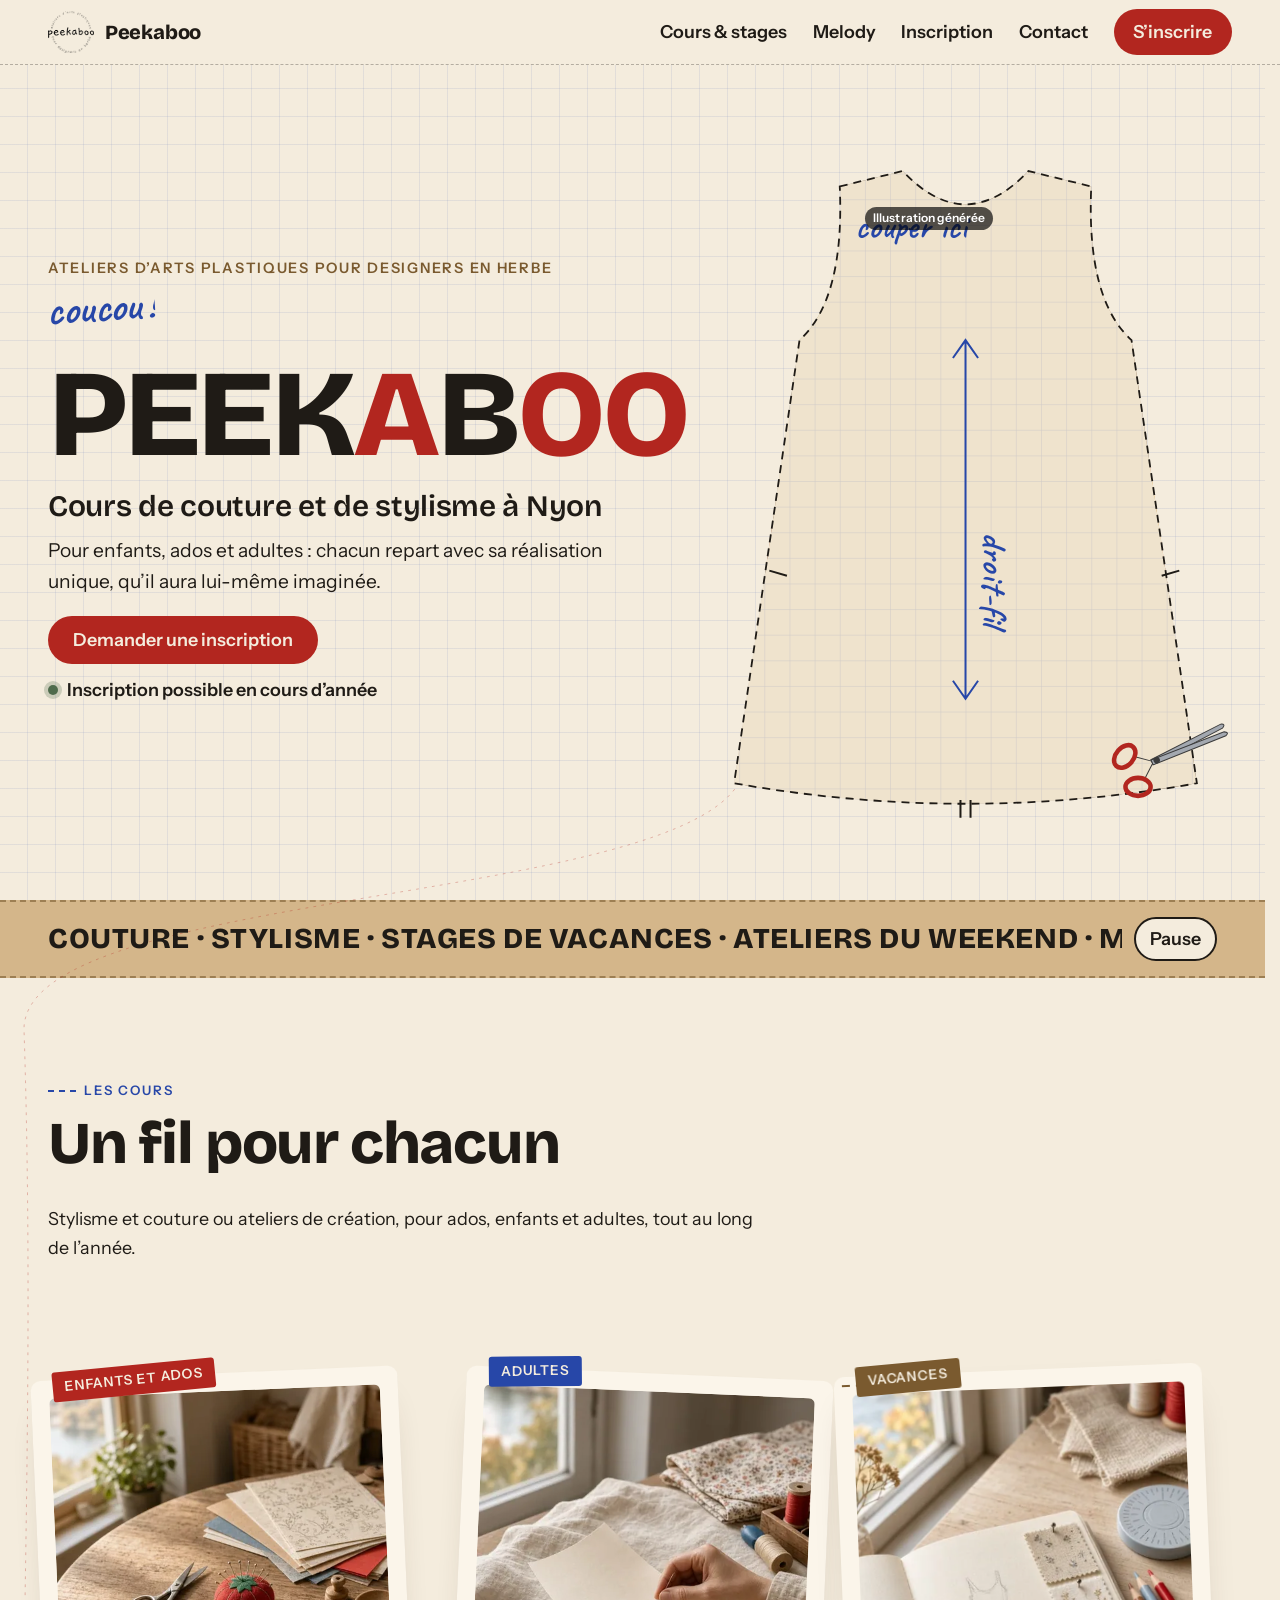
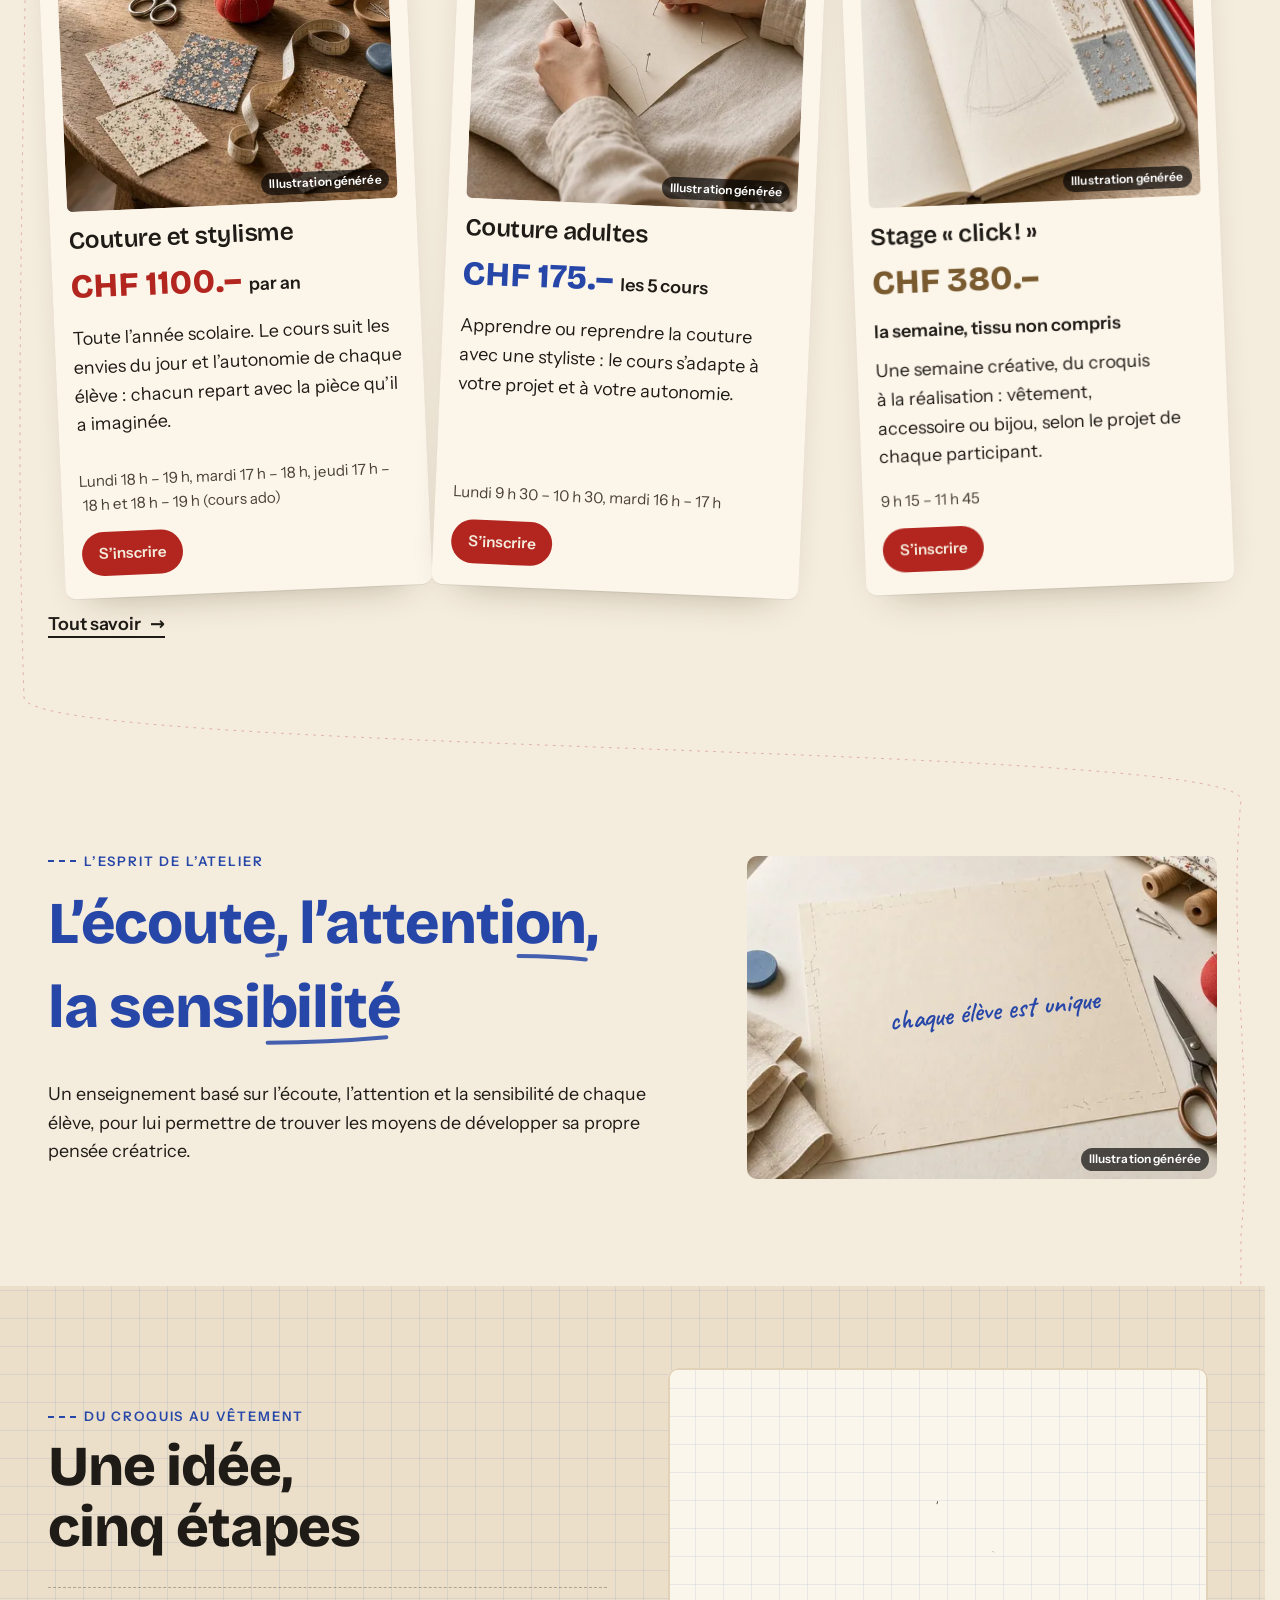
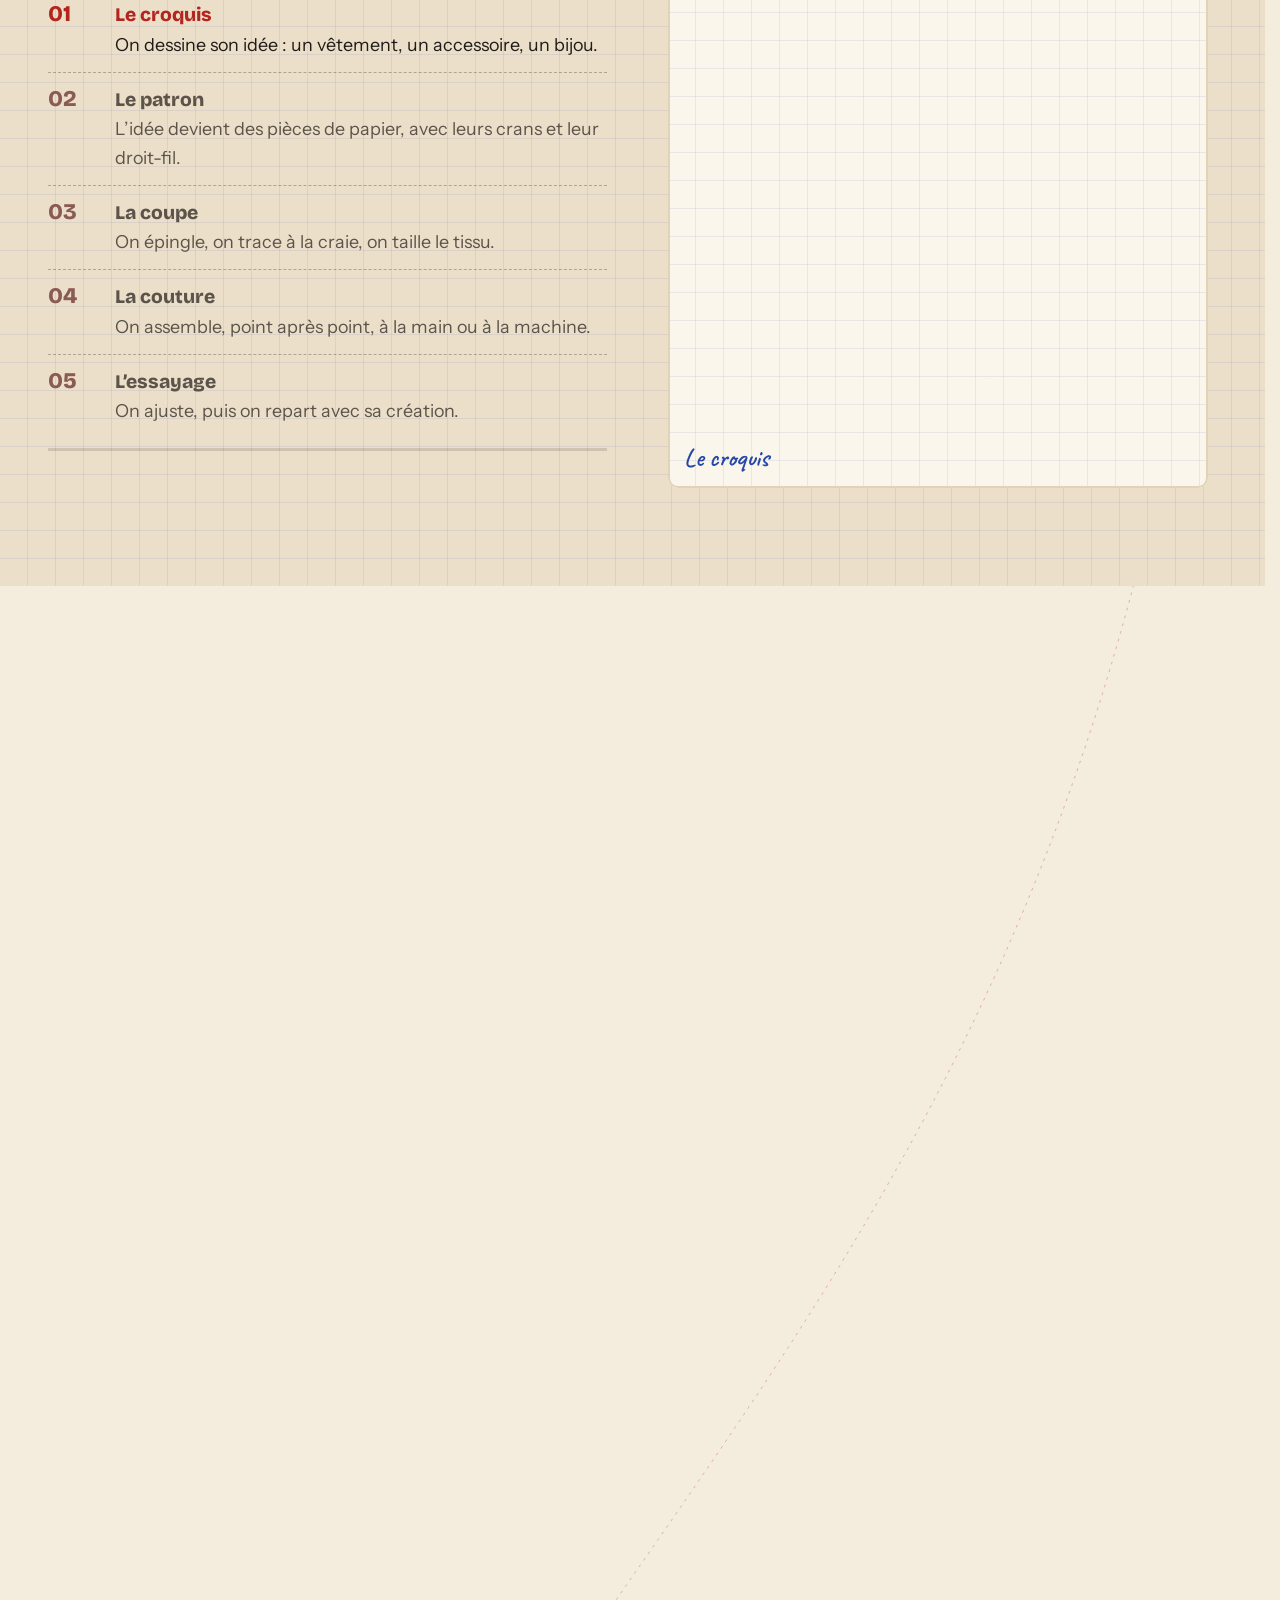
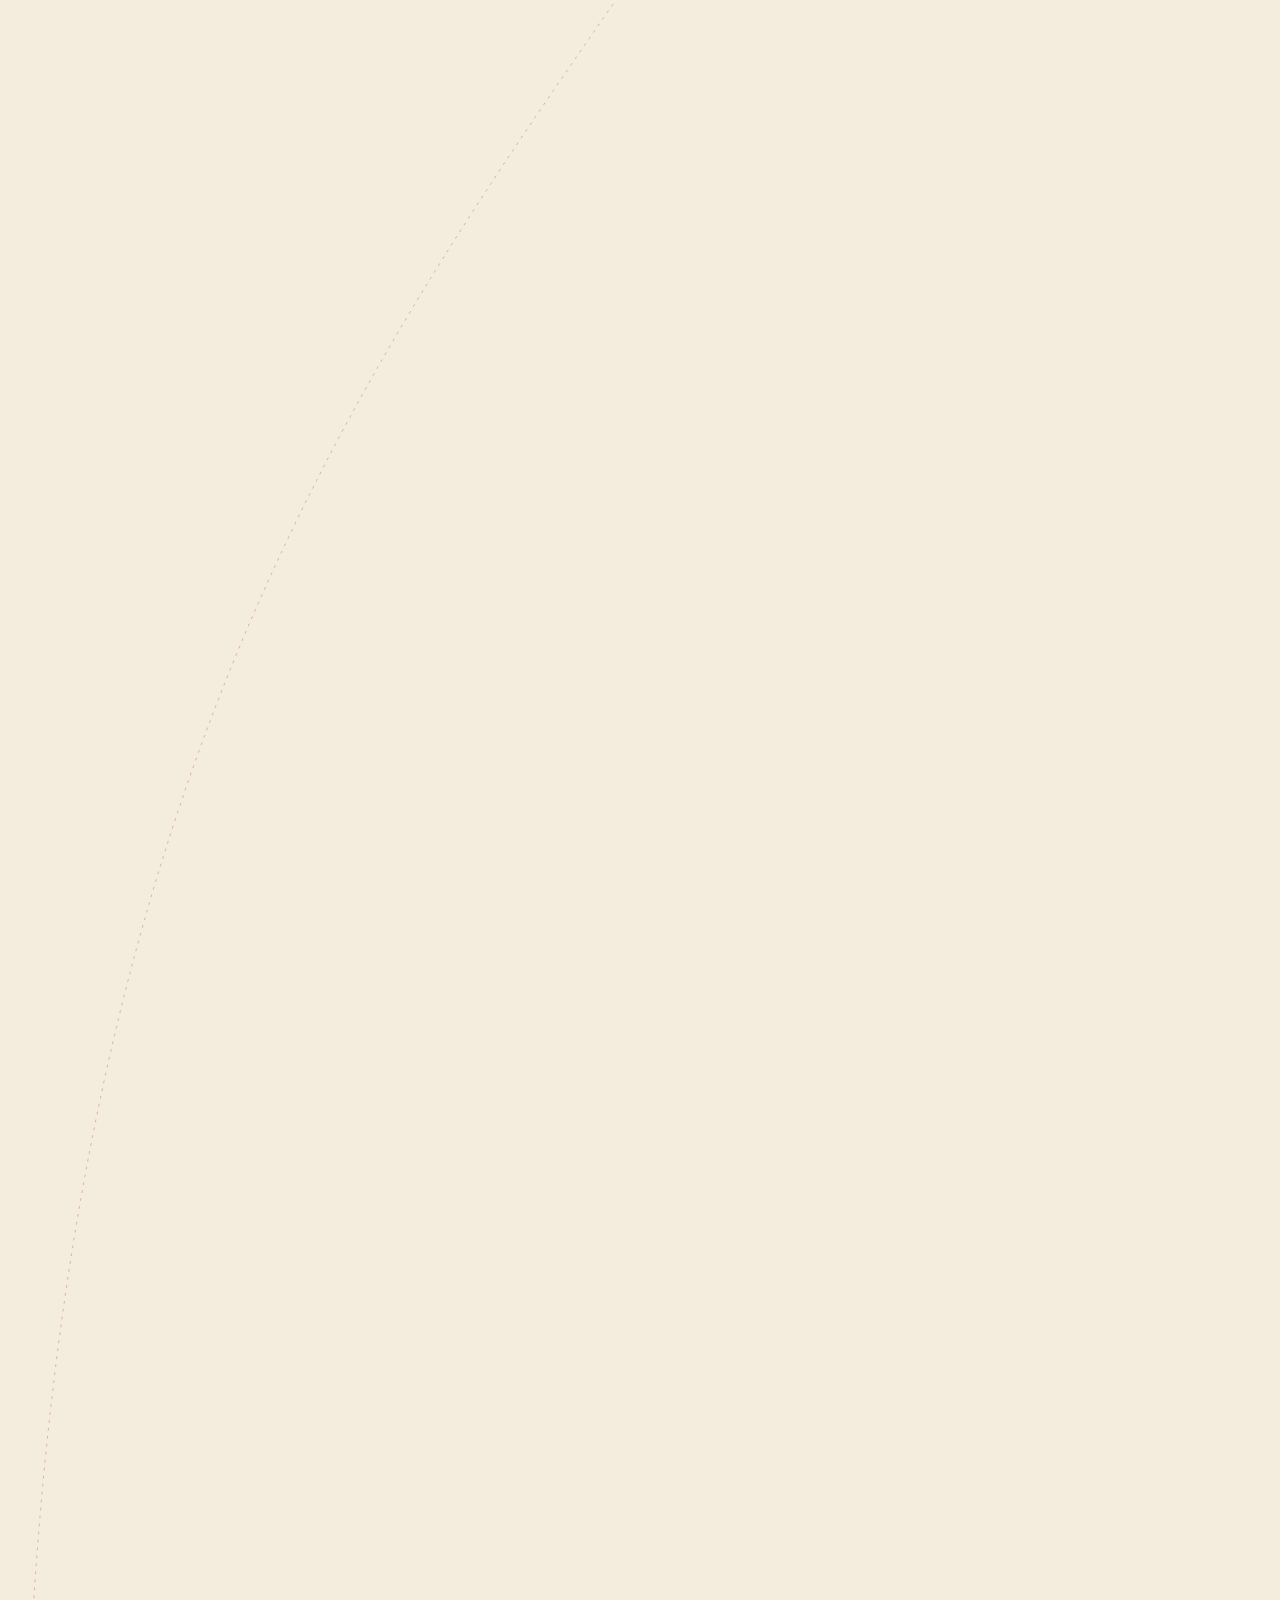
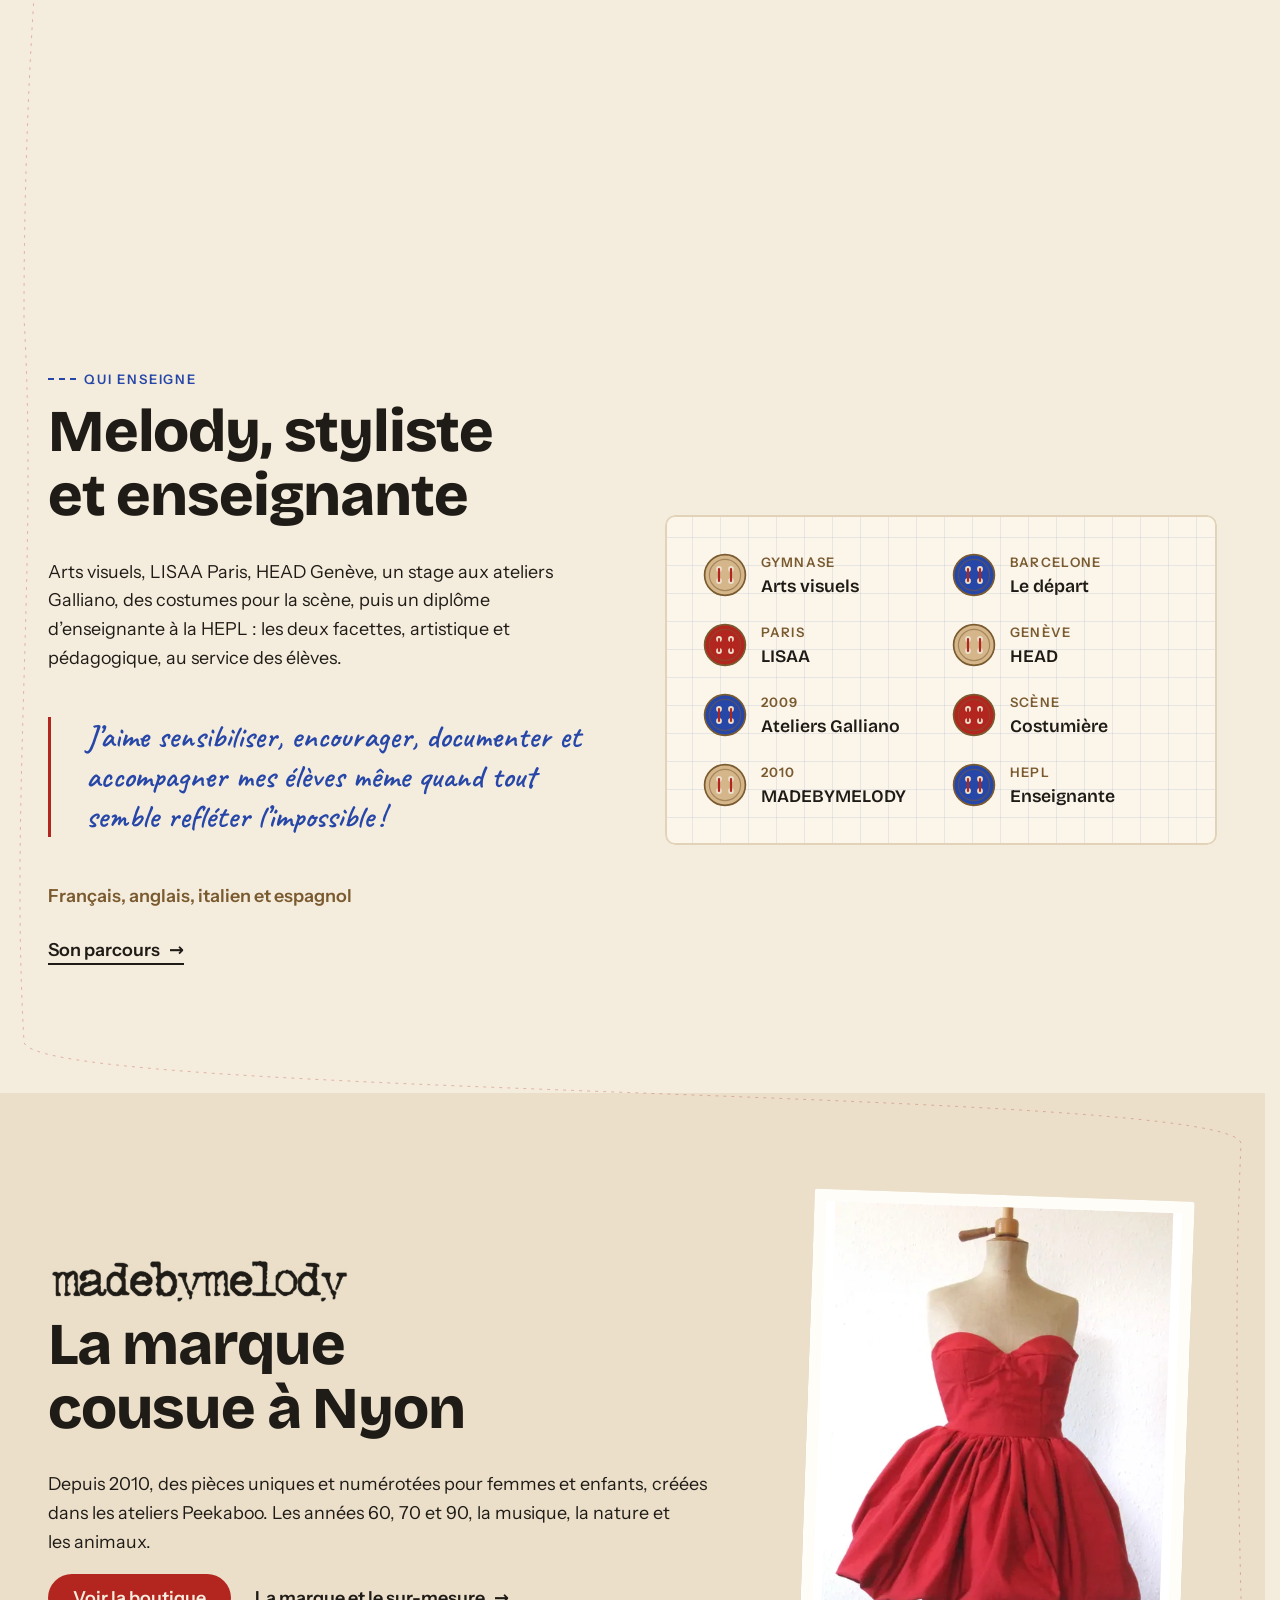
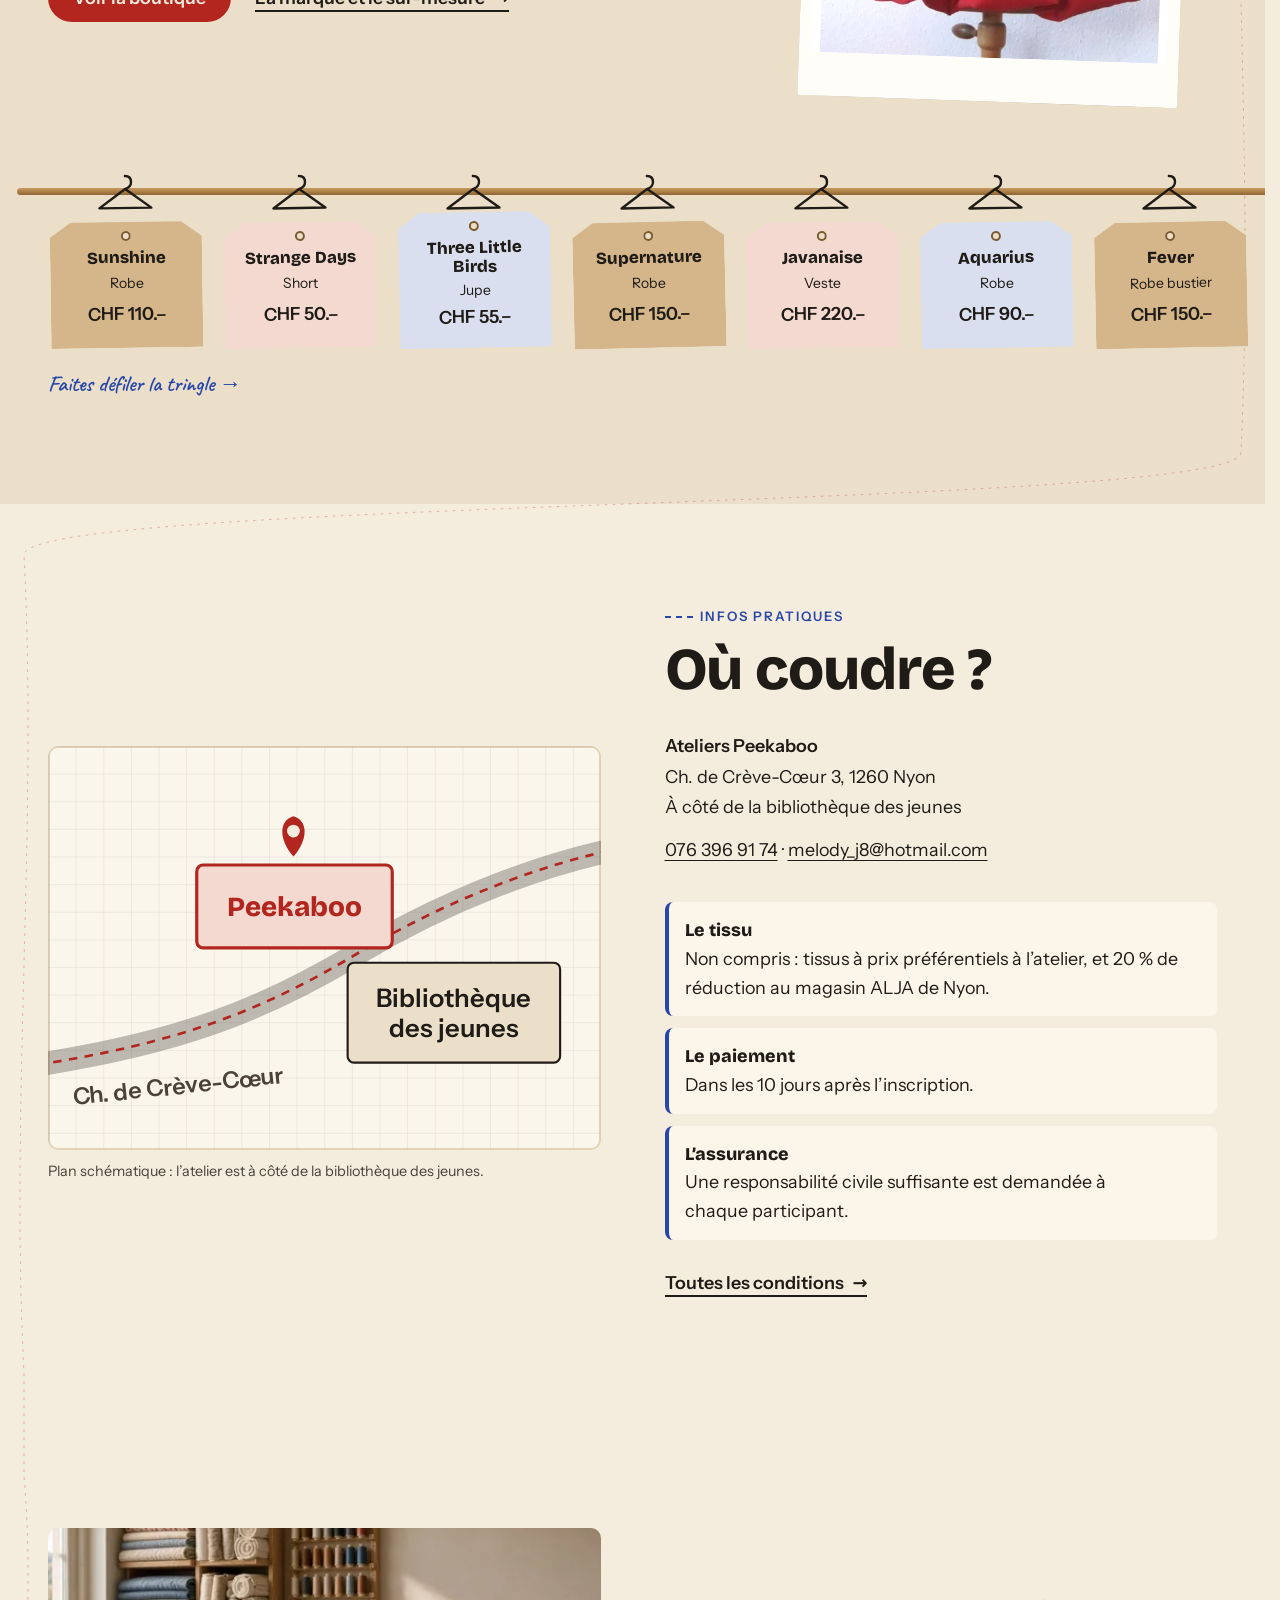
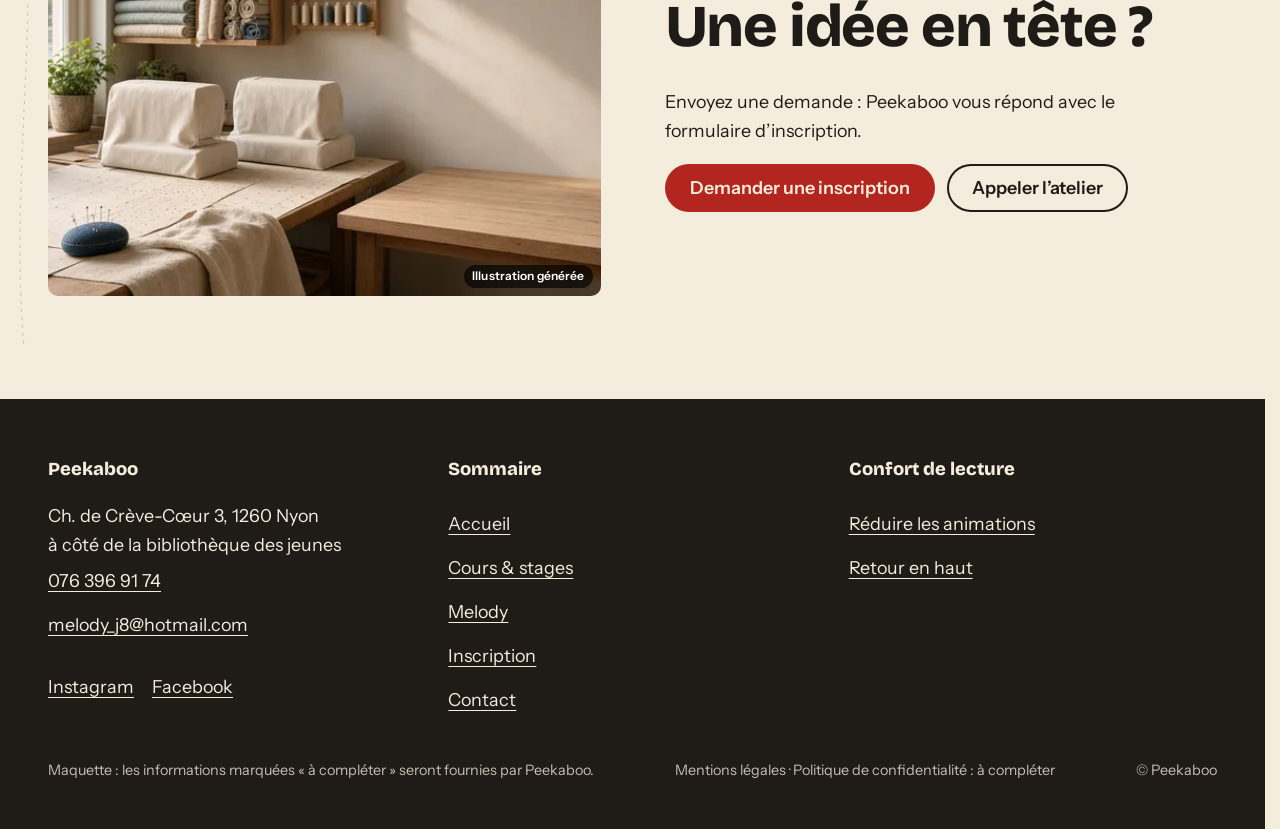
==== index.html @ a296aeaa "Maquette v1" ====
<!doctype html>
<html lang="fr" data-v="1" data-curseur>
<head>
<meta charset="utf-8">
<meta name="viewport" content="width=device-width, initial-scale=1, viewport-fit=cover">
<title>Peekaboo : cours de couture et de stylisme à Nyon</title>
<meta name="description" content="Cours de couture et de stylisme, stages de vacances et ateliers pour enfants, ados et adultes, avec la styliste Melody, à Nyon.">
<meta name="robots" content="noindex, nofollow">
<link rel="canonical" href="https://peekaboo-maquette.vercel.app/">
<style>:root{--fond:#f4ecdd;--texte:#1f1b16;--voile-fond:#1f3170;--ouverture-fond:#b2261f;--menu-fond:#f4ecdd}:root { --entete-h: 72px; --barres-h: 0px; } html { background: var(--fond); color: var(--texte); scrollbar-gutter: stable; } body { margin: 0; background: var(--fond); } html.js:not(.calme):not(.secours):not([data-arrivee="retour"]) [data-anime] { opacity: 0; } html.js:not(.calme):not(.secours):not([data-arrivee="retour"]) [data-anime].vu { opacity: 1; } [data-voile] { position: fixed; inset: 0; z-index: 900; background: var(--voile-fond); transform: translateY(100%); visibility: hidden; pointer-events: none; } html[data-arrivee="voile"]:not(.voile-leve):not(.calme):not(.secours) [data-voile] { transform: none; visibility: visible; } html.calme [data-voile], html.secours [data-voile] { visibility: hidden !important; } .ouverture-panneau { position: fixed; inset: 0; z-index: 850; display: none; place-content: center; justify-items: center; background: var(--ouverture-fond, var(--voile-fond)); color: var(--fond); text-align: center; } html.js[data-arrivee="intro"]:not(.calme):not(.secours):not(.intro-finie) .ouverture-panneau { display: grid; } html.defilement-bloque, html.defilement-bloque body, html.js[data-arrivee="intro"]:not(.calme):not(.secours):not(.intro-finie), html.js[data-arrivee="intro"]:not(.calme):not(.secours):not(.intro-finie) body, html[data-arrivee="voile"]:not(.voile-leve):not(.calme):not(.secours), html[data-arrivee="voile"]:not(.voile-leve):not(.calme):not(.secours) body { overflow: hidden; } html.js[data-arrivee="intro"]:not(.calme):not(.secours):not(.intro-finie) { background-color: var(--ouverture-fond, var(--voile-fond)); } html[data-arrivee="voile"]:not(.voile-leve):not(.calme):not(.secours) { background-color: var(--voile-fond); }</style>
<script>(function () {
var d = document.documentElement, ss = null, ls = null;
try { ss = window.sessionStorage; ls = window.localStorage; } catch (e) {}
d.classList.add('js');
var calme = false;
try { calme = !!ls && ls.getItem('socle:calme') === 'oui'; } catch (e) {}
if (!calme && window.matchMedia && matchMedia('(prefers-reduced-motion: reduce)').matches) calme = true;
if (calme) d.classList.add('calme');
var nav = performance.getEntriesByType ? performance.getEntriesByType('navigation')[0] : null;
var type = nav ? nav.type : 'navigate';
var depart = null;
try { depart = JSON.parse(ss.getItem('socle:depart') || 'null'); ss.removeItem('socle:depart'); } catch (e) {}
if (depart && !(Date.now() - depart.t < 15000)) depart = null;
var retourSection = false;
try { retourSection = !!ss.getItem('socle:calme-retour'); } catch (e) {}
var mode = type === 'back_forward' || retourSection ? 'retour' : type === 'reload' ? 'intro' : depart ? 'voile' : 'intro';
d.setAttribute('data-arrivee', mode);
if (mode === 'voile' && depart.couleur) d.style.setProperty('--voile-fond', depart.couleur);
if (type === 'reload' && 'scrollRestoration' in history) {
if (!retourSection) history.scrollRestoration = 'manual';
}
try {
var choisie = ls && ls.getItem('socle:langue');
var langue = (d.lang || '').slice(0, 2);
if (choisie && choisie !== langue && type === 'navigate' && !depart) {
var alt = document.querySelector('link[rel="alternate"][hreflang="' + choisie + '"]');
if (alt) location.replace(new URL(alt.href).pathname + location.search + location.hash);
}
} catch (e) {}
setTimeout(function () { if (!d.classList.contains('demarre')) d.classList.add('secours'); }, 2000);
})();</script>
<link rel="preload" href="/assets/polices/bricolage-grotesque-latin-800-normal.woff2" as="font" type="font/woff2" crossorigin>
<link rel="preload" href="/assets/polices/instrument-sans-latin-400-normal.woff2" as="font" type="font/woff2" crossorigin>
<link rel="stylesheet" href="/assets/css/socle.css?v=1">
<link rel="stylesheet" href="/assets/js/modules/fil-conducteur/module.css?v=1">
<link rel="stylesheet" href="/assets/js/modules/formulaire-par-etapes/module.css?v=1">
<link rel="stylesheet" href="/assets/css/site.css?v=1">
<link rel="modulepreload" href="/assets/js/site.js?v=1">
<link rel="modulepreload" href="/assets/js/socle/index.js?v=1">
<script src="/assets/vendor/gsap.min.js" defer></script>
<script src="/assets/vendor/ScrollTrigger.min.js" defer></script>
<script src="/assets/vendor/SplitText.min.js" defer></script>
<script type="module" src="/assets/js/site.js?v=1"></script>
<meta name="theme-color" content="#f4ecdd">
<link rel="icon" href="/assets/images/favicon.png" type="image/png">
<link rel="apple-touch-icon" href="/assets/images/apple-touch-icon.png">
<meta property="og:type" content="website">
<meta property="og:site_name" content="Peekaboo">
<meta property="og:locale" content="fr_FR">
<meta property="og:title" content="Peekaboo : cours de couture et de stylisme à Nyon">
<meta property="og:description" content="Cours de couture et de stylisme, stages de vacances et ateliers pour enfants, ados et adultes, avec la styliste Melody, à Nyon.">
<meta property="og:url" content="https://peekaboo-maquette.vercel.app/">
<meta property="og:image" content="https://peekaboo-maquette.vercel.app/assets/partage/accueil-fr.jpg">
<meta property="og:image:width" content="1200">
<meta property="og:image:height" content="630">
<meta property="og:image:alt" content="Peekaboo, ateliers de couture à Nyon : table de coupe et patron">
<meta name="twitter:card" content="summary_large_image">
<script type="application/ld+json">{"@context":"https://schema.org","@type":"LocalBusiness","name":"Peekaboo","description":"Cours de couture et de stylisme, stages de vacances et ateliers créatifs pour enfants, ados et adultes à Nyon.","url":"https://peekaboo-maquette.vercel.app/","telephone":"+41763969174","email":"melody_j8@hotmail.com","address":{"@type":"PostalAddress","streetAddress":"Ch. de Crève-Cœur 3","postalCode":"1260","addressLocality":"Nyon","addressRegion":"VD","addressCountry":"CH"},"sameAs":["https://www.instagram.com/peekaboonyon/","https://www.facebook.com/melody.nelson.94801/"]}</script>
</head>
<body id="haut">
<div data-voile aria-hidden="true"><div class="voile-contenu"><img src="/assets/images/logo-clair-240.webp" alt="" width="240" height="219"><span data-voile-libelle>Accueil</span></div></div>
<div class="ouverture-panneau" data-ouverture data-gouttiere="#b2261f" aria-hidden="true">
  <div class="pan-tissu" data-effet="coucou">
    <span class="pan-couture"></span>
    <span class="pan-yeux"><span class="pan-oeil"></span><span class="pan-oeil"></span></span>
    <span class="pan-etiquette"><img src="/assets/images/logo-240.webp" alt="" width="240" height="219"><span>Peekaboo</span><small>Ateliers d’arts plastiques pour designers en herbe</small></span>
    <span class="pan-coin"></span>
  </div>
</div>
<a class="evitement" href="#contenu">Aller au contenu</a>
<header data-entete>
  <div class="entete-rangee">
    <a class="entete-logo" href="/" data-libelle="Accueil" aria-current="page">
      <img src="/assets/images/logo-240.webp" alt="" width="240" height="219"><span>Peekaboo</span>
    </a>
    <nav data-nav aria-label="Navigation principale">
      <ul><li><a href="/cours" data-libelle="Cours &amp; stages">Cours &amp; stages</a></li><li><a href="/melody" data-libelle="Melody">Melody</a></li><li><a href="/inscription" data-libelle="Inscription">Inscription</a></li><li><a href="/contact" data-libelle="Contact">Contact</a></li></ul>
    </nav>
    <div class="entete-actions">
      <a class="bouton" href="/inscription" data-libelle="Inscription">S’inscrire</a>
      <button type="button" data-menu-bouton aria-controls="menu" aria-expanded="false" data-libelle-ouvrir="Menu" data-libelle-fermer="Fermer"><span data-libelle-bouton>Menu</span></button>
    </div>
  </div>
</header>
<div id="menu" data-menu role="dialog" aria-modal="true" aria-label="Menu">
  <ul><li style="--i:0"><a href="/" class="menu-lien" data-libelle="Accueil" aria-current="page">Accueil</a></li><li style="--i:1"><a href="/cours" class="menu-lien" data-libelle="Cours &amp; stages">Cours &amp; stages</a></li><li style="--i:2"><a href="/melody" class="menu-lien" data-libelle="Melody">Melody</a></li><li style="--i:3"><a href="/inscription" class="menu-lien" data-libelle="Inscription">Inscription</a></li><li style="--i:4"><a href="/contact" class="menu-lien" data-libelle="Contact">Contact</a></li></ul>
  <p><a class="bouton" href="tel:+41763969174">Appeler 076 396 91 74</a></p>
  <p><button type="button" class="lien" data-calme-bascule data-libelle-reduire="Réduire les animations" data-libelle-retablir="Rétablir les animations" data-libelle-systeme="Animations réduites par le réglage de votre appareil"><span data-libelle-bouton>Réduire les animations</span></button></p>
</div>
<main id="contenu" tabindex="-1" data-page="accueil">
<section class="hero" id="debut" data-plein-ecran>
  <div class="hero-texte">
    <p class="hero-tag" data-anime="gsap">Ateliers d’arts plastiques pour designers en herbe</p>
    <h1 class="hero-titre">
      <span class="hero-coucou craie" data-anime="gsap" aria-hidden="true">coucou !</span>
      <span class="visuellement-cache">PEEKABOO</span>
      <span class="hero-mot" aria-hidden="true"><span class="lettre" style="--i:0">P</span><span class="lettre" style="--i:1">E</span><span class="lettre" style="--i:2">E</span><span class="lettre" style="--i:3">K</span><span class="lettre" style="--i:4">A</span><span class="lettre" style="--i:5">B</span><span class="lettre" style="--i:6">O</span><span class="lettre" style="--i:7">O</span></span>
      <span class="hero-sous" data-anime="gsap">Cours de couture et de stylisme à Nyon</span>
    </h1>
    <p class="hero-intro" data-anime="gsap">Pour enfants, ados et adultes : chacun repart avec sa réalisation unique, qu’il aura lui-même imaginée.</p>
    <p class="hero-actions" data-anime="gsap">
      <a href="/inscription" class="bouton" data-libelle="Inscription" data-action-principale data-survol="magnetique">Demander une inscription</a>
      <span class="hero-info" data-info-cle>Inscription possible en cours d’année</span>
    </p>
  </div>
  <div class="hero-patron">
    <figure class="media hero-media" data-grok style="--cadrage:50% 52%">
  <picture>
    <img src="/assets/images/grok/cours-weekend-784.webp" srcset="/assets/images/grok/cours-weekend-480.webp 480w, /assets/images/grok/cours-weekend-640.webp 640w, /assets/images/grok/cours-weekend-784.webp 784w" sizes="(max-width: 760px) 80vw, 40vw" alt="Matériel d’atelier créatif : feutrine, boutons, rubans, laines et bobines" width="784" height="1175" fetchpriority="high" loading="eager" decoding="async">
  </picture><figcaption class="mention-ia">Illustration générée</figcaption>
</figure>
    <svg class="patron-svg" viewBox="0 0 400 520" preserveAspectRatio="none" aria-hidden="true" data-effet="patron-ciseaux">
      <defs>
        <pattern id="patron-grille" width="20" height="20" patternUnits="userSpaceOnUse"><path d="M20 0H0V20" fill="none" stroke="#2747a8" stroke-opacity=".16" stroke-width=".8"/></pattern>
        <mask id="patron-masque" maskUnits="userSpaceOnUse" x="-20" y="-20" width="440" height="570"><path class="patron-revele" d="M100 30 L150 18 Q200 70 250 18 L300 30 Q296 118 332 150 L384 496 Q200 528 16 496 L68 150 Q104 118 100 30 Z" pathLength="1" fill="none" stroke="#fff" stroke-width="16"/></mask>
      </defs>
      <g class="patron-piece">
        <path d="M100 30 L150 18 Q200 70 250 18 L300 30 Q296 118 332 150 L384 496 Q200 528 16 496 L68 150 Q104 118 100 30 Z" class="patron-papier"/>
        <path d="M100 30 L150 18 Q200 70 250 18 L300 30 Q296 118 332 150 L384 496 Q200 528 16 496 L68 150 Q104 118 100 30 Z" fill="url(#patron-grille)"/>
        <g class="patron-reperes">
          <path class="droit-fil" d="M200 150 L200 430 M190 164 L200 150 L210 164 M190 416 L200 430 L210 416"/>
          <path class="crans" d="M44 330 L58 334 M356 334 L370 330 M196 509 L196 523 M204 509 L204 523"/>
          <text class="patron-note" x="214" y="300" transform="rotate(90 214 300)">droit-fil</text>
          <text class="patron-note patron-note--coupe" x="112" y="70">couper ici</text>
        </g>
      </g>
      <path class="patron-trait" d="M100 30 L150 18 Q200 70 250 18 L300 30 Q296 118 332 150 L384 496 Q200 528 16 496 L68 150 Q104 118 100 30 Z" mask="url(#patron-masque)"/>
      <g class="ciseaux" transform="translate(352 478) rotate(-24)" aria-hidden="true">
  <g class="lame lame-a"><path d="M-4 -2.2 L58 -5 Q62 -3.6 58 -1.6 L-4 2 Z"/><path class="branche" d="M-4 -1 L-14 -9"/><ellipse class="anneau" cx="-22" cy="-13" rx="10" ry="7" transform="rotate(-24 -22 -13)"/></g>
  <g class="lame lame-b"><path d="M-4 2.2 L58 5 Q62 3.6 58 1.6 L-4 -2 Z"/><path class="branche" d="M-4 1 L-14 9"/><ellipse class="anneau" cx="-22" cy="13" rx="10" ry="7" transform="rotate(24 -22 13)"/></g>
  <circle class="pivot" r="2.6"/>
</g>
    </svg>
    <span class="hero-aiguille" data-fil-point="0.5 0.5" data-fil-sans-perle aria-hidden="true"></span>
  </div>
</section>
<div class="galon-section">
  <div class="galon" id="galon" data-boucle-css data-ruban><p aria-hidden="true"><span>Couture · Stylisme · Stages de vacances · Ateliers du weekend · Made in Nyon ·</span> <span>Couture · Stylisme · Stages de vacances · Ateliers du weekend · Made in Nyon ·</span></p></div>
  <button type="button" class="galon-pause" data-pause-pour="galon" data-libelle-pause="Pause" data-libelle-lecture="Lecture"><span data-libelle-bouton>Pause</span></button>
</div>
<section class="cours" id="cours" data-fil="gauche">
  <div class="cadre">
    <div class="tete-section">
      <p class="surtitre">Les cours</p>
      <h2 data-anime="lignes">Un fil pour chacun</h2>
      <p data-anime>Stylisme et couture ou ateliers de création, pour ados, enfants et adultes, tout au long de l’année.</p>
    </div>
    <ul class="etiquettes"><li class="etiquette etiquette--fil" data-effet="etiquettes-cousues">
  <span class="etiquette-couture" aria-hidden="true" data-audit-ignorer></span>
  <span class="etiquette-onglet">Enfants et ados</span>
  <figure class="media etiquette-media" data-grok style="--cadrage:50% 50%">
  <picture>
    <img src="/assets/images/grok/accueil-enfants-ados-784.webp" srcset="/assets/images/grok/accueil-enfants-ados-480.webp 480w, /assets/images/grok/accueil-enfants-ados-640.webp 640w, /assets/images/grok/accueil-enfants-ados-784.webp 784w" sizes="(max-width: 760px) 88vw, 30vw" alt="Couture et stylisme" width="784" height="1175" loading="lazy" decoding="async">
  </picture><figcaption class="mention-ia">Illustration générée</figcaption>
</figure>
  <h3 class="etiquette-titre">Couture et stylisme</h3>
  <p class="etiquette-prix" data-prix><strong>CHF 1100.–</strong> <span>par an</span></p>
  <p class="etiquette-texte">Toute l’année scolaire. Le cours suit les envies du jour et l’autonomie de chaque élève : chacun repart avec la pièce qu’il a imaginée.</p>
  <p class="etiquette-horaire">Lundi 18 h – 19 h, mardi 17 h – 18 h, jeudi 17 h – 18 h et 18 h – 19 h (cours ado)</p>
  <p class="etiquette-actions"><a href="/inscription?activite=enfants-ados" class="bouton bouton--petit" data-libelle="Inscription">S’inscrire</a></p>
</li><li class="etiquette etiquette--craie" data-effet="etiquettes-cousues">
  <span class="etiquette-couture" aria-hidden="true" data-audit-ignorer></span>
  <span class="etiquette-onglet">Adultes</span>
  <figure class="media etiquette-media" data-grok style="--cadrage:50% 50%">
  <picture>
    <img src="/assets/images/grok/accueil-adultes-784.webp" srcset="/assets/images/grok/accueil-adultes-480.webp 480w, /assets/images/grok/accueil-adultes-640.webp 640w, /assets/images/grok/accueil-adultes-784.webp 784w" sizes="(max-width: 760px) 88vw, 30vw" alt="Couture adultes" width="784" height="1175" loading="lazy" decoding="async">
  </picture><figcaption class="mention-ia">Illustration générée</figcaption>
</figure>
  <h3 class="etiquette-titre">Couture adultes</h3>
  <p class="etiquette-prix" data-prix><strong>CHF 175.–</strong> <span>les 5 cours</span></p>
  <p class="etiquette-texte">Apprendre ou reprendre la couture avec une styliste : le cours s’adapte à votre projet et à votre autonomie.</p>
  <p class="etiquette-horaire">Lundi 9 h 30 – 10 h 30, mardi 16 h – 17 h</p>
  <p class="etiquette-actions"><a href="/inscription?activite=adultes" class="bouton bouton--petit" data-libelle="Inscription">S’inscrire</a></p>
</li><li class="etiquette etiquette--kraft" data-effet="etiquettes-cousues">
  <span class="etiquette-couture" aria-hidden="true" data-audit-ignorer></span>
  <span class="etiquette-onglet">Vacances</span>
  <figure class="media etiquette-media" data-grok style="--cadrage:50% 50%">
  <picture>
    <img src="/assets/images/grok/accueil-stage-click-784.webp" srcset="/assets/images/grok/accueil-stage-click-480.webp 480w, /assets/images/grok/accueil-stage-click-640.webp 640w, /assets/images/grok/accueil-stage-click-784.webp 784w" sizes="(max-width: 760px) 88vw, 30vw" alt="Stage « click! »" width="784" height="1175" loading="lazy" decoding="async">
  </picture><figcaption class="mention-ia">Illustration générée</figcaption>
</figure>
  <h3 class="etiquette-titre">Stage « click ! »</h3>
  <p class="etiquette-prix" data-prix><strong>CHF 380.–</strong> <span>la semaine, tissu non compris</span></p>
  <p class="etiquette-texte">Une semaine créative, du croquis à la réalisation : vêtement, accessoire ou bijou, selon le projet de chaque participant.</p>
  <p class="etiquette-horaire">9 h 15 – 11 h 45</p>
  <p class="etiquette-actions"><a href="/inscription?activite=stage-click" class="bouton bouton--petit" data-libelle="Inscription">S’inscrire</a></p>
</li></ul>
    <p class="suite" data-anime><a href="/cours" class="lien-fleche" data-libelle="Cours &amp; stages">Tout savoir</a></p>
  </div>
</section>
<section class="esprit" id="esprit" data-fil="droite">
  <div class="cadre esprit-grille">
    <div class="esprit-texte">
      <p class="surtitre">L’esprit de l’atelier</p>
      <h2 class="esprit-phrase" data-anime><span class="craie-mot">L’écoute,<svg class="craie-trait" viewBox="0 0 200 24" preserveAspectRatio="none" aria-hidden="true" data-fx="trace" data-effet="craie"><path d="M4 14 C 50 6, 120 20, 196 9"/></svg></span> <span class="craie-mot">l’attention,<svg class="craie-trait" viewBox="0 0 200 24" preserveAspectRatio="none" aria-hidden="true" data-fx="trace" data-effet="craie"><path d="M4 10 C 60 20, 130 4, 196 14"/></svg></span> <span class="craie-mot">la sensibilité<svg class="craie-trait" viewBox="0 0 200 24" preserveAspectRatio="none" aria-hidden="true" data-fx="trace" data-effet="craie"><path d="M4 13 C 70 5, 110 21, 196 8"/></svg></span> </h2>
      <p data-anime>Un enseignement basé sur l’écoute, l’attention et la sensibilité de chaque élève, pour lui permettre de trouver les moyens de développer sa propre pensée créatrice.</p>
    </div>
    <div class="esprit-visuel">
      <figure class="media esprit-media" data-grok data-fx="onde" style="--cadrage:52% 50%">
  <picture><source media="(max-width: 760px) and (orientation: portrait)" srcset="/assets/images/grok/accueil-ouverture-mobile-640.webp 640w" sizes="(max-width: 760px) 92vw, 44vw">
    <img src="/assets/images/grok/accueil-ouverture-1280.webp" srcset="/assets/images/grok/accueil-ouverture-640.webp 640w, /assets/images/grok/accueil-ouverture-1280.webp 1280w" sizes="(max-width: 760px) 92vw, 44vw" alt="Table de coupe vue de dessus : patron en papier, lin plié, craie et épingles" width="1280" height="720" loading="lazy" decoding="async">
  </picture><figcaption class="mention-ia">Illustration générée</figcaption>
</figure>
      <p class="note-craie craie" aria-hidden="true" data-superpose>chaque élève est unique<svg viewBox="0 0 60 40" data-fx="trace" data-effet="craie"><path d="M4 4 C 20 30, 40 34, 56 20 M46 16 L56 20 L52 30"/></svg></p>
    </div>
  </div>
</section>
<section class="etapes" id="etapes" data-entete-cache aria-label="Les cinq étapes, du croquis au vêtement">
  <div class="cadre etapes-grille">
    <div class="etapes-texte">
      <p class="surtitre">Du croquis au vêtement</p>
      <h2 data-anime="lignes">Une idée, cinq étapes</h2>
      <p class="etapes-intro" data-anime>C’est le chemin du stage « click ! » : du croquis à la pièce que l’on porte.</p>
      <ol class="etapes-liste" data-anime="cascade"><li class="etape est-active" data-etape="0"><span class="etape-num">01</span><span><strong>Le croquis</strong> On dessine son idée : un vêtement, un accessoire, un bijou.</span></li><li class="etape" data-etape="1"><span class="etape-num">02</span><span><strong>Le patron</strong> L’idée devient des pièces de papier, avec leurs crans et leur droit-fil.</span></li><li class="etape" data-etape="2"><span class="etape-num">03</span><span><strong>La coupe</strong> On épingle, on trace à la craie, on taille le tissu.</span></li><li class="etape" data-etape="3"><span class="etape-num">04</span><span><strong>La couture</strong> On assemble, point après point, à la main ou à la machine.</span></li><li class="etape" data-etape="4"><span class="etape-num">05</span><span><strong>L’essayage</strong> On ajuste, puis on repart avec sa création.</span></li></ol>
      <div class="etapes-progres" aria-hidden="true"><span></span></div>
    </div>
    <div class="etapes-scene" data-effet="croquis-vetement" tabindex="0" role="region" aria-label="Les cinq étapes, du croquis au vêtement">
      <div class="etapes-cadre etapes-cadre--croquis" data-visuel><svg class="croquis" viewBox="0 0 300 400" aria-hidden="true" >
  <g fill="none" stroke="currentColor" stroke-width="2.2" stroke-linecap="round" stroke-linejoin="round">
    <path d="M150 22 q-8 0 -8 8 q0 7 8 9"/>
    <path d="M150 39 L84 74 L216 74 Z"/>
    <path d="M110 74 Q118 96 112 120 Q150 132 188 120 Q182 96 190 74"/>
    <path d="M112 120 Q122 150 118 178 Q150 188 182 178 Q178 150 188 120"/>
    <path d="M118 178 Q96 270 58 368 Q150 392 242 368 Q204 270 182 178"/>
    <path d="M136 186 Q128 280 112 378"/><path d="M164 186 Q172 280 188 378"/><path d="M150 188 L150 384"/>
    <path d="M96 300 q24 6 48 0 q24 -6 60 2" stroke-dasharray="4 6"/>
  </g>
</svg><span class="etapes-legende craie" aria-hidden="true">Le croquis</span></div>
      <div class="etapes-cadre"><figure class="media etapes-media" data-grok style="--cadrage:50% 50%">
  <picture>
    <img src="/assets/images/grok/accueil-etape-patron-960.webp" srcset="/assets/images/grok/accueil-etape-patron-480.webp 480w, /assets/images/grok/accueil-etape-patron-640.webp 640w, /assets/images/grok/accueil-etape-patron-960.webp 960w" sizes="(max-width: 760px) 70vw, 36vw" alt="Le patron" width="960" height="1280" loading="lazy" decoding="async">
  </picture><figcaption class="mention-ia">Illustration générée</figcaption>
</figure></div><div class="etapes-cadre"><figure class="media etapes-media" data-grok style="--cadrage:50% 50%">
  <picture>
    <img src="/assets/images/grok/accueil-etape-coupe-960.webp" srcset="/assets/images/grok/accueil-etape-coupe-480.webp 480w, /assets/images/grok/accueil-etape-coupe-640.webp 640w, /assets/images/grok/accueil-etape-coupe-960.webp 960w" sizes="(max-width: 760px) 70vw, 36vw" alt="La coupe" width="960" height="1280" loading="lazy" decoding="async">
  </picture><figcaption class="mention-ia">Illustration générée</figcaption>
</figure></div><div class="etapes-cadre"><figure class="media etapes-media" data-grok style="--cadrage:50% 50%">
  <picture>
    <img src="/assets/images/grok/accueil-etape-couture-960.webp" srcset="/assets/images/grok/accueil-etape-couture-480.webp 480w, /assets/images/grok/accueil-etape-couture-640.webp 640w, /assets/images/grok/accueil-etape-couture-960.webp 960w" sizes="(max-width: 760px) 70vw, 36vw" alt="La couture" width="960" height="1280" loading="lazy" decoding="async">
  </picture><figcaption class="mention-ia">Illustration générée</figcaption>
</figure></div><div class="etapes-cadre"><figure class="media etapes-media" data-grok style="--cadrage:50% 50%">
  <picture>
    <img src="/assets/images/grok/accueil-etape-essayage-960.webp" srcset="/assets/images/grok/accueil-etape-essayage-480.webp 480w, /assets/images/grok/accueil-etape-essayage-640.webp 640w, /assets/images/grok/accueil-etape-essayage-960.webp 960w" sizes="(max-width: 760px) 70vw, 36vw" alt="L’essayage" width="960" height="1280" loading="lazy" decoding="async">
  </picture><figcaption class="mention-ia">Illustration générée</figcaption>
</figure></div>
    </div>
  </div>
</section>
<section class="melody-bloc" id="melody" data-fil="gauche">
  <div class="cadre melody-grille">
    <div class="melody-texte">
      <p class="surtitre">Qui enseigne</p>
      <h2 data-anime="lignes">Melody, styliste et enseignante</h2>
      <p data-anime>Arts visuels, LISAA Paris, HEAD Genève, un stage aux ateliers Galliano, des costumes pour la scène, puis un diplôme d’enseignante à la HEPL : les deux facettes, artistique et pédagogique, au service des élèves.</p>
      <blockquote class="citation craie-citation" data-anime><p>J’aime sensibiliser, encourager, documenter et accompagner mes élèves même quand tout semble refléter l’impossible !</p></blockquote>
      <p class="melody-langues" data-anime>Français, anglais, italien et espagnol</p>
      <p data-anime><a href="/melody" class="lien-fleche" data-libelle="Melody">Son parcours</a></p>
    </div>
    <ol class="boutonnieres" data-anime="cascade" data-visuel><li class="boutonniere"><svg class="bouton-cousu " viewBox="0 0 40 40" aria-hidden="true"><circle cx="20" cy="20" r="17"/><circle class="bord" cx="20" cy="20" r="13"/><circle class="trou" cx="15" cy="15" r="2.4"/><circle class="trou" cx="25" cy="15" r="2.4"/><circle class="trou" cx="15" cy="25" r="2.4"/><circle class="trou" cx="25" cy="25" r="2.4"/><path class="fil-x" d="M15 15 L15 25 M25 15 L25 25"/></svg><span class="boutonniere-repere">Gymnase</span><span class="boutonniere-titre">Arts visuels</span></li><li class="boutonniere"><svg class="bouton-cousu " viewBox="0 0 40 40" aria-hidden="true"><circle cx="20" cy="20" r="17"/><circle class="bord" cx="20" cy="20" r="13"/><circle class="trou" cx="15" cy="15" r="2.4"/><circle class="trou" cx="25" cy="15" r="2.4"/><circle class="trou" cx="15" cy="25" r="2.4"/><circle class="trou" cx="25" cy="25" r="2.4"/><path class="fil-x" d="M15 15 L15 25 M25 15 L25 25"/></svg><span class="boutonniere-repere">Barcelone</span><span class="boutonniere-titre">Le départ</span></li><li class="boutonniere"><svg class="bouton-cousu " viewBox="0 0 40 40" aria-hidden="true"><circle cx="20" cy="20" r="17"/><circle class="bord" cx="20" cy="20" r="13"/><circle class="trou" cx="15" cy="15" r="2.4"/><circle class="trou" cx="25" cy="15" r="2.4"/><circle class="trou" cx="15" cy="25" r="2.4"/><circle class="trou" cx="25" cy="25" r="2.4"/><path class="fil-x" d="M15 15 L15 25 M25 15 L25 25"/></svg><span class="boutonniere-repere">Paris</span><span class="boutonniere-titre">LISAA</span></li><li class="boutonniere"><svg class="bouton-cousu " viewBox="0 0 40 40" aria-hidden="true"><circle cx="20" cy="20" r="17"/><circle class="bord" cx="20" cy="20" r="13"/><circle class="trou" cx="15" cy="15" r="2.4"/><circle class="trou" cx="25" cy="15" r="2.4"/><circle class="trou" cx="15" cy="25" r="2.4"/><circle class="trou" cx="25" cy="25" r="2.4"/><path class="fil-x" d="M15 15 L15 25 M25 15 L25 25"/></svg><span class="boutonniere-repere">Genève</span><span class="boutonniere-titre">HEAD</span></li><li class="boutonniere"><svg class="bouton-cousu " viewBox="0 0 40 40" aria-hidden="true"><circle cx="20" cy="20" r="17"/><circle class="bord" cx="20" cy="20" r="13"/><circle class="trou" cx="15" cy="15" r="2.4"/><circle class="trou" cx="25" cy="15" r="2.4"/><circle class="trou" cx="15" cy="25" r="2.4"/><circle class="trou" cx="25" cy="25" r="2.4"/><path class="fil-x" d="M15 15 L15 25 M25 15 L25 25"/></svg><span class="boutonniere-repere">2009</span><span class="boutonniere-titre">Ateliers Galliano</span></li><li class="boutonniere"><svg class="bouton-cousu " viewBox="0 0 40 40" aria-hidden="true"><circle cx="20" cy="20" r="17"/><circle class="bord" cx="20" cy="20" r="13"/><circle class="trou" cx="15" cy="15" r="2.4"/><circle class="trou" cx="25" cy="15" r="2.4"/><circle class="trou" cx="15" cy="25" r="2.4"/><circle class="trou" cx="25" cy="25" r="2.4"/><path class="fil-x" d="M15 15 L15 25 M25 15 L25 25"/></svg><span class="boutonniere-repere">Scène</span><span class="boutonniere-titre">Costumière</span></li><li class="boutonniere"><svg class="bouton-cousu " viewBox="0 0 40 40" aria-hidden="true"><circle cx="20" cy="20" r="17"/><circle class="bord" cx="20" cy="20" r="13"/><circle class="trou" cx="15" cy="15" r="2.4"/><circle class="trou" cx="25" cy="15" r="2.4"/><circle class="trou" cx="15" cy="25" r="2.4"/><circle class="trou" cx="25" cy="25" r="2.4"/><path class="fil-x" d="M15 15 L15 25 M25 15 L25 25"/></svg><span class="boutonniere-repere">2010</span><span class="boutonniere-titre">MADEBYMELODY</span></li><li class="boutonniere"><svg class="bouton-cousu " viewBox="0 0 40 40" aria-hidden="true"><circle cx="20" cy="20" r="17"/><circle class="bord" cx="20" cy="20" r="13"/><circle class="trou" cx="15" cy="15" r="2.4"/><circle class="trou" cx="25" cy="15" r="2.4"/><circle class="trou" cx="15" cy="25" r="2.4"/><circle class="trou" cx="25" cy="25" r="2.4"/><path class="fil-x" d="M15 15 L15 25 M25 15 L25 25"/></svg><span class="boutonniere-repere">HEPL</span><span class="boutonniere-titre">Enseignante</span></li></ol>
  </div>
</section>
<section class="marque" id="marque" data-fil="droite">
  <div class="cadre marque-grille">
    <div class="marque-texte">
      <p class="surtitre"><img class="marque-logo" src="/assets/images/madebymelody-480.webp" alt="MADEBYMELODY" width="480" height="72"></p>
      <h2 data-anime="lignes">La marque cousue à Nyon</h2>
      <p data-anime>Depuis 2010, des pièces uniques et numérotées pour femmes et enfants, créées dans les ateliers Peekaboo. Les années 60, 70 et 90, la musique, la nature et les animaux.</p>
      <p class="marque-actions" data-anime>
        <a class="bouton" href="https://www.madebymelody.ch/boutique-tous-les-produits" target="_blank" rel="noopener" aria-label="La boutique MADEBYMELODY (nouvel onglet)">Voir la boutique</a>
        <a href="/melody#marque" class="lien-fleche" data-libelle="Melody">La marque et le sur-mesure</a>
      </p>
    </div>
    <figure class="media marque-media" data-anime="rideau" style="--cadrage:50% 40%">
  <picture>
    <img src="/assets/images/robe-madebymelody-960.webp" srcset="/assets/images/robe-madebymelody-480.webp 480w, /assets/images/robe-madebymelody-640.webp 640w, /assets/images/robe-madebymelody-960.webp 960w" sizes="(max-width: 760px) 80vw, 30vw" alt="Robe bustier rouge MADEBYMELODY sur un mannequin de couture" width="960" height="1280" loading="lazy" decoding="async">
  </picture>
</figure>
  </div>
  <div class="tringle" data-effet="tringle" tabindex="0" role="region" aria-label="Pièces MADEBYMELODY">
  <ul class="tringle-liste"><li class="piece" style="--i:0">
    <svg class="cintre" viewBox="0 0 60 40" aria-hidden="true"><path d="M30 2 q6 0 6 6 q0 5 -6 7 L4 34 L56 34 L30 15"/></svg>
    <span class="piece-etiquette"><span class="piece-trou" aria-hidden="true"></span><span class="piece-nom">Sunshine</span><span class="piece-type">Robe</span><span class="piece-prix" data-prix>CHF 110.–</span></span>
  </li><li class="piece" style="--i:1">
    <svg class="cintre" viewBox="0 0 60 40" aria-hidden="true"><path d="M30 2 q6 0 6 6 q0 5 -6 7 L4 34 L56 34 L30 15"/></svg>
    <span class="piece-etiquette"><span class="piece-trou" aria-hidden="true"></span><span class="piece-nom">Strange Days</span><span class="piece-type">Short</span><span class="piece-prix" data-prix>CHF 50.–</span></span>
  </li><li class="piece" style="--i:2">
    <svg class="cintre" viewBox="0 0 60 40" aria-hidden="true"><path d="M30 2 q6 0 6 6 q0 5 -6 7 L4 34 L56 34 L30 15"/></svg>
    <span class="piece-etiquette"><span class="piece-trou" aria-hidden="true"></span><span class="piece-nom">Three Little Birds</span><span class="piece-type">Jupe</span><span class="piece-prix" data-prix>CHF 55.–</span></span>
  </li><li class="piece" style="--i:3">
    <svg class="cintre" viewBox="0 0 60 40" aria-hidden="true"><path d="M30 2 q6 0 6 6 q0 5 -6 7 L4 34 L56 34 L30 15"/></svg>
    <span class="piece-etiquette"><span class="piece-trou" aria-hidden="true"></span><span class="piece-nom">Supernature</span><span class="piece-type">Robe</span><span class="piece-prix" data-prix>CHF 150.–</span></span>
  </li><li class="piece" style="--i:4">
    <svg class="cintre" viewBox="0 0 60 40" aria-hidden="true"><path d="M30 2 q6 0 6 6 q0 5 -6 7 L4 34 L56 34 L30 15"/></svg>
    <span class="piece-etiquette"><span class="piece-trou" aria-hidden="true"></span><span class="piece-nom">Javanaise</span><span class="piece-type">Veste</span><span class="piece-prix" data-prix>CHF 220.–</span></span>
  </li><li class="piece" style="--i:5">
    <svg class="cintre" viewBox="0 0 60 40" aria-hidden="true"><path d="M30 2 q6 0 6 6 q0 5 -6 7 L4 34 L56 34 L30 15"/></svg>
    <span class="piece-etiquette"><span class="piece-trou" aria-hidden="true"></span><span class="piece-nom">Aquarius</span><span class="piece-type">Robe</span><span class="piece-prix" data-prix>CHF 90.–</span></span>
  </li><li class="piece" style="--i:6">
    <svg class="cintre" viewBox="0 0 60 40" aria-hidden="true"><path d="M30 2 q6 0 6 6 q0 5 -6 7 L4 34 L56 34 L30 15"/></svg>
    <span class="piece-etiquette"><span class="piece-trou" aria-hidden="true"></span><span class="piece-nom">Fever</span><span class="piece-type">Robe bustier</span><span class="piece-prix" data-prix>CHF 150.–</span></span>
  </li><li class="piece" style="--i:7">
    <svg class="cintre" viewBox="0 0 60 40" aria-hidden="true"><path d="M30 2 q6 0 6 6 q0 5 -6 7 L4 34 L56 34 L30 15"/></svg>
    <span class="piece-etiquette"><span class="piece-trou" aria-hidden="true"></span><span class="piece-nom">Envolez-moi</span><span class="piece-type">Robe</span><span class="piece-prix" data-prix>CHF 160.–</span></span>
  </li><li class="piece" style="--i:8">
    <svg class="cintre" viewBox="0 0 60 40" aria-hidden="true"><path d="M30 2 q6 0 6 6 q0 5 -6 7 L4 34 L56 34 L30 15"/></svg>
    <span class="piece-etiquette"><span class="piece-trou" aria-hidden="true"></span><span class="piece-nom">Hurricane</span><span class="piece-type">Veste</span><span class="piece-prix" data-prix>CHF 150.–</span></span>
  </li><li class="piece" style="--i:9">
    <svg class="cintre" viewBox="0 0 60 40" aria-hidden="true"><path d="M30 2 q6 0 6 6 q0 5 -6 7 L4 34 L56 34 L30 15"/></svg>
    <span class="piece-etiquette"><span class="piece-trou" aria-hidden="true"></span><span class="piece-nom">Grapevine</span><span class="piece-type">Top</span><span class="piece-prix" data-prix>CHF 55.–</span></span>
  </li><li class="piece" style="--i:10">
    <svg class="cintre" viewBox="0 0 60 40" aria-hidden="true"><path d="M30 2 q6 0 6 6 q0 5 -6 7 L4 34 L56 34 L30 15"/></svg>
    <span class="piece-etiquette"><span class="piece-trou" aria-hidden="true"></span><span class="piece-nom">Love Me Two</span><span class="piece-type">Robe</span><span class="piece-prix" data-prix>CHF 85.–</span></span>
  </li><li class="piece" style="--i:11">
    <svg class="cintre" viewBox="0 0 60 40" aria-hidden="true"><path d="M30 2 q6 0 6 6 q0 5 -6 7 L4 34 L56 34 L30 15"/></svg>
    <span class="piece-etiquette"><span class="piece-trou" aria-hidden="true"></span><span class="piece-nom">Playground</span><span class="piece-type">Robe</span><span class="piece-prix" data-prix>CHF 160.–</span></span>
  </li></ul>
</div>
<p class="tringle-aide" aria-hidden="true"><span class="aide-souris">Faites défiler la tringle →</span><span class="aide-doigt">Faites glisser la tringle →</span></p>
</section>
<section class="pratique" id="pratique" data-fil="gauche">
  <div class="cadre pratique-grille">
    <div class="pratique-carte"><svg class="plan" viewBox="0 0 520 380" role="img" aria-label="Plan schématique de l’accès à l’atelier" data-visuel data-fx="trace">
  <defs><pattern id="plan-grille" width="26" height="26" patternUnits="userSpaceOnUse"><path d="M26 0H0V26" fill="none" stroke="currentColor" stroke-opacity=".12" stroke-width="1"/></pattern></defs>
  <rect width="520" height="380" fill="url(#plan-grille)"/>
  <path class="plan-chemin" d="M-10 300 C 120 280, 200 250, 290 196 S 470 110, 540 96" fill="none" stroke="currentColor" stroke-opacity=".28" stroke-width="22" stroke-linecap="round"/>
  <g><path data-fx-trait d="M-10 300 C 120 280, 200 250, 290 196 S 470 110, 540 96" fill="none" stroke="var(--fil)" stroke-width="2.5" stroke-dasharray="8 7"/></g>
  <g class="plan-bati">
    <rect x="282" y="204" width="200" height="94" rx="6"/>
    <rect class="plan-atelier" x="140" y="112" width="184" height="78" rx="6"/>
  </g>
  <text x="382" y="246" text-anchor="middle" class="plan-texte">Bibliothèque</text>
  <text x="382" y="274" text-anchor="middle" class="plan-texte">des jeunes</text>
  <text x="232" y="160" text-anchor="middle" class="plan-texte plan-texte--fort">Peekaboo</text>
  <text x="24" y="338" class="plan-texte plan-texte--petit" transform="rotate(-6 24 338)">Ch. de Crève-Cœur</text>
  <g class="plan-epingle" transform="translate(231 104)"><path d="M0 0 C -14 -16 -14 -34 0 -38 C 14 -34 14 -16 0 0 Z"/><circle cy="-24" r="6" fill="#f4ecdd"/></g>
</svg><p class="pratique-legende">Plan schématique : l’atelier est à côté de la bibliothèque des jeunes.</p></div>
    <div class="pratique-texte">
      <p class="surtitre">Infos pratiques</p>
      <h2 data-anime="lignes">Où coudre ?</h2>
      <address class="pratique-adresse" data-anime><strong>Ateliers Peekaboo</strong><br>Ch. de Crève-Cœur 3, 1260 Nyon<br>À côté de la bibliothèque des jeunes<br><a href="tel:+41763969174">076 396 91 74</a> · <a href="mailto:melody_j8@hotmail.com">melody_j8@hotmail.com</a></address>
      <ul class="conditions" data-anime="cascade"><li><strong>Le tissu</strong> Non compris : tissus à prix préférentiels à l’atelier, et 20 % de réduction au magasin ALJA de Nyon.</li><li><strong>Le paiement</strong> Dans les 10 jours après l’inscription.</li><li><strong>L’assurance</strong> Une responsabilité civile suffisante est demandée à chaque participant.</li></ul>
      <p data-anime><a href="/cours#conditions" class="lien-fleche" data-libelle="Cours &amp; stages">Toutes les conditions</a></p>
    </div>
  </div>
</section>
<section class="fin" id="fin" data-fil="gauche">
  <div class="cadre fin-grille">
    <figure class="media fin-media" data-grok data-fx="parallaxe" style="--cadrage:30% 55%">
  <picture>
    <img src="/assets/images/grok/accueil-atelier-1280.webp" srcset="/assets/images/grok/accueil-atelier-640.webp 640w, /assets/images/grok/accueil-atelier-1280.webp 1280w" sizes="(max-width: 760px) 92vw, 46vw" alt="Petit atelier de couture lumineux, étagères de tissus et bobines" width="1280" height="854" loading="lazy" decoding="async">
  </picture><figcaption class="mention-ia">Illustration générée</figcaption>
</figure>
    <div>
      <h2 data-anime="lignes">Une idée en tête ?</h2>
      <p data-anime>Envoyez une demande : Peekaboo vous répond avec le formulaire d’inscription.</p>
      <p class="fin-actions" data-anime>
        <a href="/inscription" class="bouton" data-libelle="Inscription" data-survol="magnetique">Demander une inscription</a>
        <a class="bouton bouton--contour" href="tel:+41763969174" data-survol="magnetique">Appeler l’atelier</a>
      </p>
    </div>
  </div>
</section>
<template data-fil-objet><g class="aiguille-fil"><path d="M-26 -1.6 L18 -1.2 L26 0 L18 1.2 L-26 1.6 Q-30 0 -26 -1.6 Z" fill="#8d8f94"/><ellipse cx="-21" cy="0" rx="3.2" ry=".8" fill="#f4ecdd"/></g></template>
</main>
<footer class="pied" id="pied">
  <div class="conteneur pied-grille">
    <div>
      <p><strong>Peekaboo</strong></p>
      <p>Ch. de Crève-Cœur 3, 1260 Nyon<br>à côté de la bibliothèque des jeunes<br><a href="tel:+41763969174">076 396 91 74</a><br><a href="mailto:melody_j8@hotmail.com">melody_j8@hotmail.com</a></p>
      <p class="pied-reseaux"><a href="https://www.instagram.com/peekaboonyon/" target="_blank" rel="noopener" aria-label="Instagram de Peekaboo (nouvel onglet)">Instagram</a> <a href="https://www.facebook.com/melody.nelson.94801/" target="_blank" rel="noopener" aria-label="Facebook de Peekaboo (nouvel onglet)">Facebook</a></p>
    </div>
    <nav aria-label="Sommaire">
      <p><strong>Sommaire</strong></p>
      <ul><li><a href="/" data-libelle="Accueil" aria-current="page">Accueil</a></li><li><a href="/cours" data-libelle="Cours &amp; stages">Cours &amp; stages</a></li><li><a href="/melody" data-libelle="Melody">Melody</a></li><li><a href="/inscription" data-libelle="Inscription">Inscription</a></li><li><a href="/contact" data-libelle="Contact">Contact</a></li></ul>
    </nav>
    <div>
      <p><strong>Confort de lecture</strong></p>
      <ul>
        <li><button type="button" class="lien" data-calme-bascule data-libelle-reduire="Réduire les animations" data-libelle-retablir="Rétablir les animations" data-libelle-systeme="Animations réduites par le réglage de votre appareil"><span data-libelle-bouton>Réduire les animations</span></button></li>
        <li><a href="#haut" data-sans-transition>Retour en haut</a></li>
      </ul>
    </div>
  </div>
  <div class="conteneur pied-bas"><p>Maquette : les informations marquées « à compléter » seront fournies par Peekaboo.</p><p>Mentions légales · Politique de confidentialité : à compléter</p><p>© Peekaboo</p></div>
</footer>
<div data-barre-fixe>
  <a class="bouton bouton--contour" href="tel:+41763969174">Appeler</a>
  <a class="bouton" href="/inscription" data-libelle="Inscription">S’inscrire</a>
</div>
</body>
</html>
---- assets/css/socle.css ----
/* Socle : règles communes à toutes les maquettes. Le style du projet va dans site.css.
   Les couleurs et polices du projet se règlent par les variables ci-dessous (redéfinies dans site.css). */
:root {
  --police-titres: Georgia, 'Times New Roman', serif;
  --police-texte: system-ui, -apple-system, 'Segoe UI', Roboto, sans-serif;
  --accent: #b3361f;
  --texte-doux: color-mix(in srgb, var(--texte) 78%, var(--fond));
  --ligne: color-mix(in srgb, var(--texte) 18%, var(--fond));
  --gouttiere: clamp(16px, 4vw, 48px);
  --largeur: 1240px;
  --rayon: 6px;
  --duree: .7s;
  --courbe: cubic-bezier(.22, 1, .36, 1);
}

*, *::before, *::after { box-sizing: border-box; }
html { -webkit-text-size-adjust: 100%; text-size-adjust: 100%; }
body {
  font-family: var(--police-texte); font-size: clamp(1rem, .96rem + .2vw, 1.125rem); line-height: 1.6;
  padding-bottom: var(--barres-h); overflow-x: clip;
}
img, picture, video, canvas, svg { display: block; max-width: 100%; }
img, video { height: auto; }
h1, h2, h3, h4 { font-family: var(--police-titres); line-height: 1.08; margin: 0 0 .5em; text-wrap: balance; font-weight: 600; }
p, li, dd, figcaption { text-wrap: pretty; }
p { margin: 0 0 1em; }
a { color: inherit; }
a[href^="mailto:"] { overflow-wrap: anywhere; }
button, input, select, textarea { font: inherit; color: inherit; }
button { cursor: pointer; }
:where(a, button, input, select, textarea, summary, [tabindex]) { -webkit-tap-highlight-color: transparent; }
:focus { outline: none; }
:focus-visible { outline: 3px solid var(--accent); outline-offset: 3px; border-radius: 2px; }
[id] { scroll-margin-top: calc(var(--entete-h) + 12px); scroll-margin-bottom: calc(var(--barres-h) + 12px); }
[hidden] { display: none !important; }

.visuellement-cache {
  position: absolute !important; width: 1px; height: 1px; padding: 0; margin: -1px;
  overflow: hidden; clip: rect(0 0 0 0); white-space: nowrap; border: 0;
}
.evitement {
  position: fixed; left: 12px; top: 12px; z-index: 1000; padding: 12px 16px; background: var(--texte); color: var(--fond);
  transform: translateY(-160%); text-decoration: none;
}
.evitement:focus-visible { transform: none; }
.conteneur { width: min(100% - 2 * var(--gouttiere), var(--largeur)); margin-inline: auto; }
.chiffres { font-variant-numeric: tabular-nums; }

/* Boutons : zones tactiles d'au moins 44 px. */
.bouton {
  display: inline-flex; align-items: center; justify-content: center; gap: .5em;
  min-height: 48px; min-width: 44px; padding: .7em 1.4em; border-radius: 999px;
  background: var(--accent); color: var(--fond); text-decoration: none; font-weight: 600; border: 0;
  line-height: 1.2; text-align: center;
}
.bouton--contour { background: transparent; color: inherit; box-shadow: inset 0 0 0 2px currentColor; }
.bouton[disabled] { opacity: .55; cursor: not-allowed; }

/* Apparitions : cachées par le style critique jusqu'à .vu, jamais recachées. */
html.js:not(.calme):not(.secours):not([data-arrivee="retour"]) [data-anime]:not([data-anime="gsap"]) {
  transform: translate3d(0, 1.2rem, 0);
  transition: opacity var(--duree) var(--courbe) var(--delai, 0s), transform var(--duree) var(--courbe) var(--delai, 0s);
}
html.js:not(.calme):not(.secours):not([data-arrivee="retour"]) [data-anime]:not([data-anime="gsap"]).vu { transform: none; }

/* Bibliothèque d'effets (effets.js). Apparitions : le bloc lui-même ne glisse pas, ce sont ses parties qui arrivent.
   Mêmes conditions que les apparitions : en mode calme, en secours, au retour et sans JavaScript, état final direct.
   Les transitions ne valent que pendant l'arrivée (.fx-fini ensuite) : celles du projet reprennent la main. */
html.js:not(.calme):not(.secours):not([data-arrivee="retour"]) :is([data-anime="lignes"], [data-anime="mots"], [data-anime="cascade"]):not([data-anime="gsap"]) {
  transform: none; transition: opacity .25s linear var(--delai, 0s);
}
/* Masques des lignes : découpe par clip-path, débordante en haut et sur les côtés (accents), un peu en bas (jambages),
   au lieu d'un overflow et de marges : la mise en page ne change pas d'un pixel pendant la découpe. La ligne part
   d'assez bas (135 %) pour rester invisible malgré le débord du bas. */
.fx-ligne-mask { overflow: visible !important; clip-path: inset(-.4em -.6em -.2em -.6em); }
html.js:not(.calme):not(.secours):not([data-arrivee="retour"]) [data-anime="lignes"] .fx-ligne {
  transform: translate3d(0, 135%, 0); transition: transform 1s var(--courbe) calc(var(--delai, 0s) + var(--i, 0) * 90ms);
}
html.js:not(.calme):not(.secours):not([data-arrivee="retour"]) [data-anime="lignes"].vu .fx-ligne { transform: none; }
html.js:not(.calme):not(.secours):not([data-arrivee="retour"]) [data-anime="mots"] .fx-mot {
  opacity: 0; transform: translate3d(0, .5em, 0);
  transition: opacity .6s var(--courbe) calc(var(--delai, 0s) + var(--i, 0) * 35ms), transform .7s var(--courbe) calc(var(--delai, 0s) + var(--i, 0) * 35ms);
}
html.js:not(.calme):not(.secours):not([data-arrivee="retour"]) [data-anime="mots"].vu .fx-mot { opacity: 1; transform: none; }
html.js:not(.calme):not(.secours):not([data-arrivee="retour"]) [data-anime="cascade"] > * { opacity: 0; transform: translate3d(0, 1.8rem, 0); }
html.js:not(.calme):not(.secours):not([data-arrivee="retour"]) [data-anime="cascade"]:not(.fx-fini) > * {
  transition: opacity .7s var(--courbe) calc(var(--delai, 0s) + var(--i, 0) * 80ms), transform .9s var(--courbe) calc(var(--delai, 0s) + var(--i, 0) * 80ms);
}
html.js:not(.calme):not(.secours):not([data-arrivee="retour"]) [data-anime="cascade"].vu > * { opacity: 1; transform: none; }
/* Rideau : règle aussi précise que celle des apparitions (sinon sa transition de découpe serait écrasée). */
html.js:not(.calme):not(.secours):not([data-arrivee="retour"]) [data-anime="rideau"]:not([data-anime="gsap"]) {
  transform: none; clip-path: inset(0 0 100% 0);
}
html.js:not(.calme):not(.secours):not([data-arrivee="retour"]) [data-anime="rideau"]:not([data-anime="gsap"]):not(.fx-fini) {
  transition: opacity .25s linear var(--delai, 0s), clip-path 1.2s cubic-bezier(.77, 0, .18, 1) var(--delai, 0s);
}
html.js:not(.calme):not(.secours):not([data-arrivee="retour"]) [data-anime="rideau"]:not([data-anime="gsap"]).vu { clip-path: inset(0 0 0 0); }
html.js:not(.calme):not(.secours):not([data-arrivee="retour"]) [data-anime="rideau"]:not([data-fx]) > :is(picture, video) { transform: scale(1.14); }
html.js:not(.calme):not(.secours):not([data-arrivee="retour"]) [data-anime="rideau"]:not([data-fx]):not(.fx-fini) > :is(picture, video) { transition: transform 1.6s var(--courbe) var(--delai, 0s); }
html.js:not(.calme):not(.secours):not([data-arrivee="retour"]) [data-anime="rideau"].vu:not([data-fx]) > :is(picture, video) { transform: none; }
/* Effets liés au défilement : l'image déplacée par GSAP n'a aucune transition CSS (une seule source par propriété). */
[data-fx="parallaxe"] > :is(picture, video, img), [data-fx="zoom"] > :is(picture, video, img) { transition: none; }
/* WebGL « onde » : le canvas, calé sur l'image, n'est visible que pendant le mouvement ; au repos, l'image d'origine, nette. */
[data-fx="onde"] { position: relative; }
.fx-onde { position: absolute; left: 0; top: 0; width: 100%; height: 100%; pointer-events: none; opacity: 0; transition: opacity .3s linear; }
.fx-onde--actif { opacity: 1; transition-duration: .12s; }
/* Effets au survol : au premier survol, GSAP prend la main sur la transformation (classe fx-survol) :
   plus aucune transition CSS sur transform pour cet élément. */
.fx-survol { transition-property: opacity, color, background-color, border-color, box-shadow !important; }

/* Mode calme : tout est coupé, le contenu reste complet. */
html.calme *, html.calme *::before, html.calme *::after {
  animation-duration: 0s !important; animation-iteration-count: 1 !important; transition: none !important; scroll-behavior: auto !important;
}
html.calme [data-boucle-css] * , html.calme [data-boucle-css] { animation: none !important; }
[data-boucle-css].hors-ecran, [data-boucle-css].hors-ecran *, [data-boucle-css].en-pause, [data-boucle-css].en-pause * { animation-play-state: paused !important; }

/* En-tête : opaque, jamais coupé, se cache en descendant. */
[data-entete] {
  position: fixed; inset: 0 0 auto; z-index: 800; background: var(--fond);
  border-bottom: 1px solid var(--ligne); transition: transform .35s var(--courbe);
}
html.entete-cache [data-entete], html.scene-sans-entete:not(.menu-ouvert) [data-entete] { transform: translateY(-100%); }
.entete-rangee {
  display: flex; align-items: center; gap: clamp(8px, 2vw, 28px);
  min-height: 64px; padding: 8px var(--gouttiere); max-width: calc(var(--largeur) + 2 * var(--gouttiere)); margin-inline: auto;
}
.entete-logo { display: inline-flex; align-items: center; gap: .6em; min-height: 44px; text-decoration: none; font-weight: 700; flex: none; }
.entete-logo img { width: 36px; height: 36px; }
[data-nav] { flex: 1 1 auto; min-width: 0; display: flex; justify-content: flex-end; }
[data-nav] ul { display: flex; gap: clamp(12px, 2vw, 28px); list-style: none; margin: 0; padding: 0; min-width: 0; overflow: hidden; white-space: nowrap; }
[data-nav] a { display: inline-flex; align-items: center; min-height: 44px; text-decoration: none; }
[data-nav] a[aria-current] { text-decoration: underline; text-underline-offset: .35em; text-decoration-thickness: 2px; }
.entete-actions { display: flex; align-items: center; gap: 8px; flex: none; }
.entete-actions .bouton { min-height: 44px; padding-inline: 1.1em; }
.entete-langue { display: inline-flex; align-items: center; justify-content: center; min-width: 44px; min-height: 44px; text-decoration: none; font-weight: 600; text-transform: uppercase; }
[data-menu-bouton] { display: none; min-height: 44px; min-width: 44px; padding: 0 14px; border: 0; border-radius: 999px; background: var(--texte); color: var(--fond); font-weight: 600; }
html:not(.js) [data-nav] ul { flex-wrap: wrap; white-space: normal; }
html.nav-compacte [data-nav] { display: none; }
html.nav-compacte [data-menu-bouton] { display: inline-flex; align-items: center; }
html.nav-compacte .entete-actions { margin-left: auto; }
@media (max-width: 520px) { .entete-actions .bouton { display: none; } }

/* Menu : plein écran, liens qui arrivent l'un après l'autre. */
[data-menu] {
  position: fixed; inset: 0; z-index: 790; background: var(--menu-fond, var(--fond)); overflow-y: auto; overscroll-behavior: contain;
  padding: calc(var(--entete-h) + 24px) var(--gouttiere) calc(32px + var(--barres-h));
  visibility: hidden; opacity: 0; transition: opacity .3s var(--courbe), visibility 0s .3s;
}
html.menu-ouvert [data-menu] { visibility: visible; opacity: 1; transition: opacity .3s var(--courbe); }
html.menu-ouvert [data-entete] { transform: none; }
[data-menu] ul { list-style: none; margin: 0 0 32px; padding: 0; }
[data-menu] li { opacity: 0; transform: translateY(12px); transition: opacity .4s var(--courbe), transform .4s var(--courbe); transition-delay: calc(var(--i, 0) * 50ms + 80ms); }
html.menu-ouvert [data-menu] li { opacity: 1; transform: none; }
[data-menu] .menu-lien { display: flex; align-items: center; min-height: 52px; font-family: var(--police-titres); font-size: clamp(1.6rem, 7vw, 2.6rem); text-decoration: none; }
[data-menu] .menu-lien[aria-current] { color: var(--accent); }

/* Voile de transition (état de départ dans le style critique). */
[data-voile] { display: grid; place-items: center; color: var(--fond); }
.voile-contenu { display: grid; justify-items: center; gap: 12px; text-align: center; padding: var(--gouttiere); }
.voile-contenu img { width: 56px; height: 56px; }
[data-voile-libelle] { font-family: var(--police-titres); font-size: clamp(1.6rem, 5vw, 3rem); }

/* Barre fixe du téléphone : action principale et contact rapide. */
[data-barre-fixe] {
  position: fixed; inset: auto 0 0; z-index: 780; display: none; gap: 8px;
  padding: 8px var(--gouttiere) calc(8px + env(safe-area-inset-bottom)); background: var(--fond); border-top: 1px solid var(--ligne);
  transition: transform .3s var(--courbe);
}
[data-barre-fixe] .bouton { flex: 1; min-height: 48px; }
[data-barre-fixe].barre-masquee { transform: translateY(110%); }
@media (max-width: 760px) { [data-barre-fixe] { display: flex; } }

/* Écrans plein cadre et sections épinglées : tout tient dans la partie visible. */
.ecran {
  min-height: 100vh; min-height: 100svh; display: flex; flex-direction: column;
  padding-top: calc(var(--entete-h) + 16px); padding-bottom: calc(var(--barres-h) + 16px);
}
.ecran.epingle { height: 100vh; height: 100svh; min-height: 0; }
.ecran .piste { flex: 1 1 auto; min-height: 0; max-height: 820px; }

/* Médias : cadrage réglé par --cadrage (object-position), mention des illustrations générées. */
.media { position: relative; margin: 0; overflow: hidden; border-radius: var(--rayon); background: color-mix(in srgb, var(--texte) 8%, var(--fond)); } /* jamais de case vide pendant le chargement */
.media picture { display: block; width: 100%; height: 100%; }
.media img, .media video { width: 100%; height: 100%; object-fit: cover; object-position: var(--cadrage, 50% 50%); }
@media (max-width: 760px) { .media img, .media video { object-position: var(--cadrage-mobile, var(--cadrage, 50% 50%)); } }
.mention-ia {
  position: absolute; right: 8px; bottom: 8px; z-index: 2; padding: 3px 8px; border-radius: 999px;
  background: rgba(0, 0, 0, .66); color: #fff; font: 600 12px/1.4 var(--police-texte); letter-spacing: .01em; pointer-events: none;
}

/* Formulaires. */
.champ { display: grid; gap: 6px; margin-bottom: 18px; }
.champ label { font-weight: 600; }
.champ input, .champ select, .champ textarea {
  min-height: 48px; padding: 10px 12px; border: 1px solid color-mix(in srgb, var(--texte) 45%, var(--fond)); border-radius: var(--rayon); background: var(--fond);
}
.champ [aria-invalid="true"] { border-color: #b00020; }
.champ-erreur { margin: 0; color: #b00020; font-size: .95rem; }
.mention-donnees { font-size: .9rem; color: var(--texte-doux); }
[data-message-envoi] { padding: 12px 16px; border-radius: var(--rayon); background: color-mix(in srgb, var(--accent) 12%, var(--fond)); }

/* Barre de lecture des pages longues. */
[data-barre-lecture] { position: fixed; left: 0; right: 0; top: var(--entete-h); height: 3px; z-index: 805; background: var(--accent); transform: scaleX(0); transform-origin: 0 50%; }
html.entete-cache [data-barre-lecture] { top: 0; }

/* Curseur personnalisé (souris uniquement, activé par data-curseur sur html). */
.curseur {
  position: fixed; left: -8px; top: -8px; z-index: 1001; width: 16px; height: 16px; border-radius: 50%;
  border: 2px solid var(--accent); pointer-events: none; opacity: 0; transition: opacity .2s, width .2s, height .2s, left .2s, top .2s;
}
html.curseur-actif .curseur { opacity: 1; }
.curseur.curseur-lien { width: 40px; height: 40px; left: -20px; top: -20px; }
.curseur.curseur-cache { opacity: 0 !important; }

/* Pied de page. */
.pied { padding: 56px 0 32px; border-top: 1px solid var(--ligne); }
.pied-grille { display: grid; gap: 32px; grid-template-columns: repeat(auto-fit, minmax(200px, 1fr)); }
.pied ul { list-style: none; margin: 0; padding: 0; }
.pied a, .pied button.lien { display: inline-flex; align-items: center; min-height: 44px; }
button.lien { background: none; border: 0; padding: 0; text-decoration: underline; text-underline-offset: .2em; }
.pied-bas { display: flex; flex-wrap: wrap; justify-content: space-between; gap: 12px; margin-top: 32px; font-size: .9rem; color: var(--texte-doux); }
---- assets/js/modules/fil-conducteur/module.css ----
/* Fil conducteur — identité uniquement par les variables du socle.
   Le tracé passe au-dessus des fonds de section et sous leur contenu : les enfants directs des sections
   (petits-enfants de la racine) sont remontés d'un cran (z-index 2), le texte reste toujours lisible par-dessus le fil. */
.fic { position: relative; --fic-epaisseur: 2px; }
.fic__svg { position: absolute; inset: 0; width: 100%; height: 100%; z-index: 1; pointer-events: none; overflow: visible; }
:where(.fic > * > *, .fic [data-fil-dessus]) { position: relative; z-index: 2; }

.fic__rail, .fic__trace { fill: none; stroke-linecap: round; stroke-linejoin: round; vector-effect: non-scaling-stroke; }
.fic__rail { stroke: var(--couleur-ligne); stroke-width: 1px; stroke-dasharray: 2 6; }
.fic__trace { stroke: var(--couleur-accent); stroke-width: var(--fic-epaisseur); }

.fic__perle { fill: var(--couleur-fond); stroke: var(--couleur-accent); stroke-width: 2px; transition: fill .4s; }
.fic__perle.est-atteinte { fill: var(--couleur-accent); }

.fic__objet { opacity: 0; transition: opacity .3s; }
.fic__objet.est-visible { opacity: 1; }
.fic__tete { fill: var(--couleur-accent); }
.fic__halo { fill: color-mix(in oklab, var(--couleur-accent) 18%, transparent); stroke: color-mix(in oklab, var(--couleur-accent) 45%, transparent); stroke-width: 1px; }

@media (max-width: 699px) { .fic { --fic-epaisseur: 1.6px; } }

/* Réduire les animations et mode calme : fil entier, perles pleines, pas d'objet. */
@media (prefers-reduced-motion: reduce) {
  .fic__objet { display: none; }
  .fic__trace { stroke-dashoffset: 0 !important; }
  .fic__perle { fill: var(--couleur-accent); }
}
.calme .fic__objet { display: none; }
.calme .fic__trace { stroke-dashoffset: 0 !important; }
.calme .fic__perle { fill: var(--couleur-accent); }

@media print { .fic__svg { display: none; } }
---- assets/js/modules/formulaire-par-etapes/module.css ----
/* Formulaire par étapes — identité uniquement par les variables du socle.
   --couleur-erreur (facultative) colore les erreurs ; à défaut, la couleur secondaire. */
.fpe { --fpe-erreur: var(--couleur-erreur, var(--couleur-secondaire)); --fpe-erreur-texte: color-mix(in oklab, var(--fpe-erreur) 70%, var(--couleur-texte)); --fpe-rayon-champ: calc(var(--rayon) * .6); padding-block: clamp(64px, 12vh, 140px); }
.fpe__cadre { display: grid; gap: clamp(28px, 4vw, 64px); align-items: start; }
.fpe__tete { display: grid; gap: 16px; max-width: 46ch; }
.fpe__h2 { font-size: clamp(2rem, 4.6vw, 3.8rem); }
.fpe__intro { font-size: clamp(1.05rem, 1.4vw, 1.2rem); color: var(--couleur-texte-doux); }
.fpe__note { font-family: var(--police-mono); font-size: max(12px, .8rem); letter-spacing: .06em; color: var(--couleur-texte-doux); }
.fpe__carton { min-width: 0; background: var(--couleur-surface); border: 1px solid var(--couleur-ligne); border-radius: var(--rayon); padding: clamp(18px, 3.2vw, 40px); }
.fpe__form { min-width: 0; }

/* ---------- Progression ---------- */
.fpe__progression { display: grid; gap: 10px; margin-bottom: clamp(22px, 3vw, 34px); }
.fpe__reperes { display: flex; gap: 6px; list-style: none; margin: 0; padding: 0; min-height: 32px; }
.fpe__repere { flex: 1 1 0; min-width: 0; display: flex; align-items: center; gap: 8px; font-size: max(12px, .82rem); color: var(--couleur-texte-doux); }
.fpe__num { flex: none; display: grid; place-items: center; width: 30px; height: 30px; border-radius: 50%; border: 1px solid var(--couleur-ligne); font-family: var(--police-mono); font-size: max(12px, .8rem); transition: background-color .3s, color .3s, border-color .3s; }
.fpe__nom { overflow: hidden; text-overflow: ellipsis; white-space: nowrap; }
.fpe__repere.est-actif { color: var(--couleur-texte); font-weight: 600; }
.fpe__repere.est-actif .fpe__num { border-color: var(--couleur-accent); background: var(--couleur-accent); color: var(--couleur-sur-accent); }
.fpe__repere.est-fait .fpe__num { border-color: var(--couleur-accent); color: var(--couleur-texte); }
.fpe__barre { height: 4px; border-radius: 4px; background: var(--couleur-ligne); overflow: hidden; }
.fpe__barre > span { display: block; height: 100%; background: var(--couleur-accent); transform: scaleX(0); transform-origin: left; transition: transform .5s cubic-bezier(.2, .7, .2, 1); }
.fpe__etat { font-family: var(--police-mono); font-size: max(12px, .78rem); letter-spacing: .08em; text-transform: uppercase; color: var(--couleur-texte-doux); min-height: 1.55em; }

/* ---------- Étapes ---------- */
.fpe__etape, .fpe__groupe { border: 0; margin: 0; padding: 0; min-width: 0; }
.fpe__etape > * + * { margin-top: 22px; }
.fpe__legende { padding: 0; margin-bottom: 22px; }
.fpe__titre { font-size: clamp(1.45rem, 2.6vw, 2.1rem); scroll-margin-top: calc(var(--entete-h) + 24px); }
.fpe__titre:focus { outline: none; }
.fpe__titre:focus-visible { outline: 2px solid var(--couleur-accent); outline-offset: 4px; border-radius: 4px; }
.fpe__groupe-titre { padding: 0; margin-bottom: 12px; font-weight: 600; }
.fpe i { font-style: normal; color: var(--fpe-erreur-texte); }

/* Choix : l'input couvre toute la carte, la puce ou la case (cible tactile entière). */
.fpe__carte, .fpe__puce, .fpe__case { position: relative; cursor: pointer; }
.fpe__carte input, .fpe__puce input, .fpe__case input { position: absolute; inset: 0; width: 100%; height: 100%; margin: 0; opacity: 0; cursor: pointer; z-index: 1; }

.fpe__cartes { display: grid; grid-template-columns: repeat(auto-fit, minmax(min(100%, 200px), 1fr)); gap: 12px; }
.fpe__carte { display: grid; align-content: start; gap: 6px; min-height: 44px; padding: 18px 18px 20px; border: 1px solid var(--couleur-ligne); border-radius: var(--rayon); background: var(--couleur-fond); transition: border-color .25s, background-color .25s, transform .25s; }
.fpe__carte::after { content: ""; position: absolute; top: 14px; right: 14px; width: 20px; height: 20px; border-radius: 50%; border: 1.5px solid var(--couleur-ligne); transition: border-width .2s, border-color .2s; }
.fpe__icone { width: 34px; height: 34px; margin-bottom: 6px; fill: none; stroke: var(--couleur-accent); stroke-width: 1.6; stroke-linecap: round; stroke-linejoin: round; }
.fpe__carte-titre { font-family: var(--police-titres); font-weight: 600; font-size: 1.15rem; line-height: 1.2; padding-right: 26px; }
.fpe__carte-texte { font-size: max(14px, .9rem); color: var(--couleur-texte-doux); line-height: 1.45; }
.fpe__carte:hover { border-color: color-mix(in oklab, var(--couleur-accent) 50%, var(--couleur-ligne)); }
.fpe__carte:has(input:checked) { border-color: var(--couleur-accent); background: color-mix(in oklab, var(--couleur-accent) 9%, var(--couleur-fond)); box-shadow: inset 0 0 0 1px var(--couleur-accent); }
.fpe__carte:has(input:checked)::after { border: 6px solid var(--couleur-accent); }
.fpe__carte:has(input:focus-visible), .fpe__puce:has(input:focus-visible), .fpe__case:has(input:focus-visible) { outline: 2px solid var(--couleur-accent); outline-offset: 3px; }

.fpe__puces { display: flex; flex-wrap: wrap; gap: 8px; }
.fpe__puce { display: inline-flex; align-items: center; min-height: 44px; padding: 0 18px; border: 1px solid var(--couleur-ligne); border-radius: 999px; background: var(--couleur-fond); font-size: max(15px, .95rem); transition: background-color .25s, color .25s, border-color .25s; }
.fpe__puce:has(input:checked) { background: var(--couleur-accent); border-color: var(--couleur-accent); color: var(--couleur-sur-accent); }

.fpe__case { display: grid; grid-template-columns: 24px 1fr; gap: 12px; align-items: start; min-height: 44px; padding: 10px 0; font-size: max(15px, .95rem); }
.fpe__case::before { content: ""; width: 22px; height: 22px; margin-top: 1px; border: 1.5px solid var(--couleur-texte-doux); border-radius: 6px; background: var(--couleur-fond) no-repeat center / 14px; transition: background-color .2s, border-color .2s; }
.fpe__case::after { content: ""; position: absolute; left: 8px; top: 15px; width: 6px; height: 11px; border: solid var(--couleur-sur-accent); border-width: 0 2px 2px 0; rotate: 45deg; opacity: 0; transition: opacity .2s; }
.fpe__case:has(input:checked)::before { border-color: var(--couleur-accent); background-color: var(--couleur-accent); }
.fpe__case:has(input:checked)::after { opacity: 1; }

/* Champs */
.fpe__grille { display: grid; gap: 18px; }
@media (min-width: 620px) { .fpe__grille { grid-template-columns: repeat(2, minmax(0, 1fr)); } }
.fpe__champ { display: grid; gap: 6px; min-width: 0; }
.fpe__champ label { font-weight: 600; font-size: max(15px, .95rem); }
.fpe__champ input, .fpe__champ select, .fpe__champ textarea { width: 100%; min-height: 48px; padding: 10px 14px; font: inherit; font-size: max(16px, 1rem); color: var(--couleur-texte); background: var(--couleur-fond); border: 1px solid color-mix(in oklab, var(--couleur-texte) 32%, var(--couleur-fond)); border-radius: var(--fpe-rayon-champ); transition: border-color .2s, box-shadow .2s; }
.fpe__champ textarea { min-height: 132px; resize: vertical; line-height: 1.5; }
.fpe__champ input:focus-visible, .fpe__champ select:focus-visible, .fpe__champ textarea:focus-visible { outline: none; border-color: var(--couleur-accent); box-shadow: 0 0 0 3px color-mix(in oklab, var(--couleur-accent) 35%, transparent); }
.fpe input, .fpe select, .fpe textarea { scroll-margin-top: calc(var(--entete-h) + 96px); scroll-margin-bottom: 24px; }
.fpe__champ ::placeholder { color: var(--couleur-texte-doux); opacity: 1; }
.fpe__aide { font-size: max(13px, .85rem); color: var(--couleur-texte-doux); }

/* Erreurs */
.fpe__erreur { display: flex; gap: 8px; align-items: baseline; margin-top: 8px; font-size: max(14px, .9rem); font-weight: 600; color: var(--fpe-erreur-texte); }
.fpe__erreur::before { content: "!"; flex: none; display: inline-grid; place-items: center; width: 18px; height: 18px; border-radius: 50%; background: var(--fpe-erreur); color: var(--couleur-fond); font-size: 12px; line-height: 1; }
.fpe__champ .fpe__erreur { margin-top: 2px; }
.fpe__champ [aria-invalid="true"] { border-color: var(--fpe-erreur); box-shadow: 0 0 0 1px var(--fpe-erreur); }
.fpe__groupe.est-invalide .fpe__carte, .fpe__groupe.est-invalide .fpe__puce { border-color: color-mix(in oklab, var(--fpe-erreur) 70%, var(--couleur-ligne)); }
.fpe__case.est-invalide::before { border-color: var(--fpe-erreur); }

/* Récapitulatif */
.fpe__recap { display: grid; gap: 14px; }
.fpe__recap-groupe { border: 1px solid var(--couleur-ligne); border-radius: var(--fpe-rayon-champ); background: var(--couleur-fond); padding: 6px 18px 14px; }
.fpe__recap-tete { display: flex; justify-content: space-between; align-items: center; gap: 12px; border-bottom: 1px solid var(--couleur-ligne); }
.fpe__recap-tete h4 { font-family: var(--police-mono); font-weight: 500; font-size: max(12px, .78rem); letter-spacing: .1em; text-transform: uppercase; color: var(--couleur-texte-doux); }
.fpe__modifier { min-height: 44px; min-width: 44px; padding: 0 4px; border: 0; background: none; color: var(--couleur-accent); font-weight: 600; text-decoration: underline; text-underline-offset: 3px; cursor: pointer; }
.fpe__recap dl { margin: 10px 0 0; display: grid; gap: 8px; }
.fpe__recap dl > div { display: grid; grid-template-columns: minmax(0, 11em) minmax(0, 1fr); gap: 4px 16px; }
.fpe__recap dt { color: var(--couleur-texte-doux); font-size: max(14px, .9rem); }
.fpe__recap dd { margin: 0; overflow-wrap: anywhere; white-space: pre-line; }
.fpe__recap em { color: var(--couleur-texte-doux); }

/* Navigation */
.fpe__nav { display: flex; flex-wrap: wrap; gap: 12px; margin-top: clamp(26px, 3.4vw, 40px); padding-top: 22px; border-top: 1px solid var(--couleur-ligne); }
.fpe__nav [data-suivant], .fpe__nav [type="submit"] { margin-left: auto; }
.fpe__bouton { display: inline-flex; align-items: center; justify-content: center; gap: .5em; min-height: 48px; padding: 0 1.5em; border-radius: 999px; border: 1px solid var(--couleur-accent); background: var(--couleur-accent); color: var(--couleur-sur-accent); font-weight: 600; text-decoration: none; cursor: pointer; transition: transform .2s, background-color .2s, color .2s; }
.fpe__bouton:hover { transform: translateY(-1px); }
.fpe__bouton--ligne { background: transparent; color: var(--couleur-texte); border-color: var(--couleur-ligne); }
.fpe__bouton--ligne:hover { border-color: var(--couleur-texte); }

/* Fin (envoi simulé) */
.fpe__fin { display: grid; gap: 14px; justify-items: start; }
.fpe__fin h3 { font-size: clamp(1.6rem, 3vw, 2.4rem); }
.fpe__fin h3:focus { outline: none; }
.fpe__fin [data-resume] { font-family: var(--police-mono); font-size: max(13px, .85rem); color: var(--couleur-texte-doux); overflow-wrap: anywhere; }
.fpe__fin [data-resume]:empty { display: none; }
.fpe__fin-actions { display: flex; flex-wrap: wrap; gap: 12px; margin-top: 6px; }
.fpe__coche { width: 64px; height: 64px; fill: none; stroke: var(--couleur-accent); stroke-width: 3; stroke-linecap: round; stroke-linejoin: round; }
.fpe__coche path { stroke-dasharray: 40; animation: fpe-trace .6s .25s cubic-bezier(.3, .7, .2, 1) both; }
.fpe__coche circle { stroke-dasharray: 176; animation: fpe-trace .7s cubic-bezier(.3, .7, .2, 1) both; }
@keyframes fpe-trace { from { stroke-dashoffset: var(--fpe-trace, 176); } to { stroke-dashoffset: 0; } }
.fpe__coche path { --fpe-trace: 40; }

/* Sans JavaScript : toutes les étapes visibles, un seul bouton d'envoi. Avec JavaScript, rien ne bouge avant init(). */
@media (scripting: none) {
  .fpe__progression, .fpe__nav [data-suivant], .fpe__nav [data-precedent], .fpe__etape[data-recap] { display: none; }
  .fpe__etape + .fpe__etape { margin-top: 56px; }
}
@media (scripting: enabled) {
  .fpe:not(.fpe--actif) .fpe__etape ~ .fpe__etape, .fpe:not(.fpe--actif) .fpe__nav [data-precedent], .fpe:not(.fpe--actif) .fpe__nav [type="submit"] { display: none; }
}

/* Mise en page */
@media (min-width: 1000px) {
  .fpe__cadre { grid-template-columns: minmax(0, 5fr) minmax(0, 8fr); }
  .fpe__tete { position: sticky; top: calc(var(--entete-h) + 32px); }
}
@media (max-width: 640px) {
  .fpe__nom { display: none; }
  .fpe__repere { flex: 0 0 auto; }
  .fpe__reperes { gap: 10px; }
  .fpe__carte { grid-template-columns: 34px minmax(0, 1fr); column-gap: 14px; padding: 14px 16px; }
  .fpe__icone { grid-row: span 2; margin: 0; width: 30px; height: 30px; }
  .fpe__carte::after { top: 50%; translate: 0 -50%; }
  .fpe__carte-titre { padding-right: 30px; }
  .fpe__carte-texte { padding-right: 30px; }
  .fpe__recap dl > div { grid-template-columns: minmax(0, 1fr); }
  .fpe__nav .fpe__bouton { flex: 1 1 auto; }
}
@media (max-width: 380px) {
  .fpe__carton { padding: 16px 14px; }
  .fpe__puce { padding: 0 14px; }
}

/* Réduire les animations, mode calme : état final immédiat. */
@media (prefers-reduced-motion: reduce) {
  .fpe__coche path, .fpe__coche circle { animation: none; stroke-dashoffset: 0; }
  .fpe__bouton:hover { transform: none; }
}
.calme .fpe__coche path, .calme .fpe__coche circle { animation: none; stroke-dashoffset: 0; }
.calme .fpe__bouton:hover { transform: none; }
---- assets/css/site.css ----
/* Peekaboo — direction « Le patron » : papier de patron crème, kraft, craie bleue de tailleur, fil rouge. */
@font-face { font-family: 'Bricolage Grotesque'; src: url('/assets/polices/bricolage-grotesque-latin-800-normal.woff2') format('woff2'); font-weight: 800; font-display: swap; }
@font-face { font-family: 'Bricolage Grotesque'; src: url('/assets/polices/bricolage-grotesque-latin-600-normal.woff2') format('woff2'); font-weight: 600; font-display: swap; }
@font-face { font-family: 'Instrument Sans'; src: url('/assets/polices/instrument-sans-latin-400-normal.woff2') format('woff2'); font-weight: 400; font-display: swap; }
@font-face { font-family: 'Instrument Sans'; src: url('/assets/polices/instrument-sans-latin-600-normal.woff2') format('woff2'); font-weight: 600; font-display: swap; }
@font-face { font-family: 'Caveat'; src: url('/assets/polices/caveat-latin-600-normal.woff2') format('woff2'); font-weight: 600; font-display: swap; }
/* Polices de secours ajustées : le texte ne saute pas à l'arrivée des vraies polices. */
@font-face { font-family: 'Titres secours'; src: local('Arial Black'), local('Arial Bold'), local('Arial'); size-adjust: 92%; ascent-override: 92%; descent-override: 24%; }
@font-face { font-family: 'Texte secours'; src: local('Arial'), local('Helvetica'); size-adjust: 98%; ascent-override: 96%; descent-override: 26%; }

:root {
  --papier: #f4ecdd; --papier-2: #ebdfca; --papier-3: #e2d3b8; --kraft: #d4b68a; --kraft-fonce: #7a5a2f;
  --craie: #2747a8; --craie-fonce: #1f3170; --fil: #b2261f; --fil-vif: #d0312d; --charbon: #1f1b16; --sauge: #4f6b4c;
  --accent: var(--fil);
  --police-titres: 'Bricolage Grotesque', 'Titres secours', system-ui, sans-serif;
  --police-texte: 'Instrument Sans', 'Texte secours', system-ui, sans-serif;
  --police-main: 'Caveat', 'Comic Sans MS', cursive;
  --rayon: 10px; --largeur: 1240px;
  /* Variables lues par les modules de la bibliothèque (fil conducteur, formulaire par étapes). */
  --couleur-fond: var(--papier); --couleur-texte: var(--charbon); --couleur-texte-doux: #4a4238; --couleur-accent: var(--fil);
  --couleur-secondaire: var(--craie); --couleur-ligne: color-mix(in srgb, var(--charbon) 22%, var(--papier)); --couleur-surface: #fbf6ec;
  --couleur-sur-accent: var(--papier); --police-mono: var(--police-texte); --couleur-erreur: #a3201a;
  --grille: repeating-linear-gradient(0deg, transparent 0 27px, rgba(39, 71, 168, .09) 27px 28px), repeating-linear-gradient(90deg, transparent 0 27px, rgba(39, 71, 168, .09) 27px 28px);
}
body { color: var(--charbon); background: var(--papier); }
h1, h2, h3 { font-weight: 800; letter-spacing: -.02em; }
h2 { font-size: clamp(2rem, 1.3rem + 3vw, 3.8rem); }
h3 { font-size: clamp(1.2rem, 1.05rem + .6vw, 1.55rem); font-weight: 600; }
::selection { background: var(--craie); color: var(--papier); }
.craie { font-family: var(--police-main); font-weight: 600; color: var(--craie); }
.surtitre { display: flex; width: fit-content; align-items: center; gap: .6em; margin: 0 0 .8em; font-weight: 600; font-size: .82rem; letter-spacing: .14em; text-transform: uppercase; color: var(--craie); }
.surtitre::before { content: ""; width: 28px; border-top: 2px dashed currentColor; }
.cadre { width: min(100% - 2 * var(--gouttiere), var(--largeur)); margin-inline: auto; }
:is(.cours, .esprit, .melody-bloc, .marque, .pratique, .fin, .bloc-page) { padding-block: clamp(64px, 8vw, 116px); }
.bouton { box-shadow: 0 0 0 0 transparent; transition: background-color .25s, color .25s; }
.bouton:hover { background: #8f1d17; }
.bouton--contour { box-shadow: inset 0 0 0 2px currentColor; }
.bouton--contour:hover { background: var(--charbon); color: var(--papier); }
.bouton--petit { min-height: 44px; padding: .55em 1.1em; font-size: .95rem; }
.lien-fleche { display: inline-flex; align-items: center; gap: .5em; min-height: 44px; font-weight: 600; text-decoration: none; background: linear-gradient(currentColor, currentColor) 0 calc(100% - 8px) / 100% 2px no-repeat; }
.lien-fleche::after { content: "→"; transition: transform .25s var(--courbe); }
.lien-fleche:hover::after { transform: translateX(4px); }
.tete-section { max-width: 760px; margin-bottom: clamp(32px, 5vw, 64px); }
.citation { margin: 1.4em 0; padding-left: 1.1em; border-left: 3px solid var(--fil); font-family: var(--police-main); font-size: clamp(1.4rem, 1.1rem + 1.2vw, 2rem); line-height: 1.25; color: var(--craie); }
.citation p { margin: 0; }

/* En-tête et menu. */
[data-entete] { background: var(--papier); border-bottom: 1px dashed color-mix(in srgb, var(--charbon) 30%, var(--papier)); }
.entete-logo img { width: 46px; height: 42px; object-fit: contain; }
.entete-logo span { font-family: var(--police-titres); font-weight: 800; font-size: 1.25rem; letter-spacing: -.01em; }
[data-nav] a { font-weight: 600; }
[data-nav] a[aria-current] { text-decoration-style: wavy; text-decoration-color: var(--fil); }
[data-menu] { background-image: var(--grille); }
[data-menu-bouton] { background: var(--charbon); }

/* Voile de transition : craie bleue, logo clair. */
.voile-contenu img { width: 96px; height: auto; }
[data-voile] { background-image: repeating-linear-gradient(0deg, transparent 0 27px, rgba(244, 236, 221, .08) 27px 28px), repeating-linear-gradient(90deg, transparent 0 27px, rgba(244, 236, 221, .08) 27px 28px); }

/* Intro : pan de lin rouge, deux boutons-yeux, étiquette tissée ; il se soulève par un coin. */
.ouverture-panneau { background: transparent !important; display: none; }
.pan-tissu {
  position: absolute; inset: 0; background-color: var(--fil);
  background-image: repeating-linear-gradient(90deg, rgba(0, 0, 0, .07) 0 1px, transparent 1px 4px), repeating-linear-gradient(0deg, rgba(255, 255, 255, .05) 0 1px, transparent 1px 3px), radial-gradient(120% 90% at 30% 20%, rgba(255, 255, 255, .12), transparent 60%);
}
.pan-couture { position: absolute; inset: 14px; border: 2px dashed rgba(244, 236, 221, .55); border-radius: 10px; }
.pan-yeux { position: absolute; left: 50%; top: 30%; display: flex; gap: clamp(14px, 3vw, 34px); transform: translateX(-50%); }
.pan-oeil { position: relative; width: clamp(44px, 8vw, 84px); aspect-ratio: 1; border-radius: 50%; background: radial-gradient(circle at 38% 32%, #fffaf0, var(--papier) 55%, #d7c6a8); box-shadow: 0 4px 0 rgba(0, 0, 0, .18); }
.pan-oeil::after { content: ""; position: absolute; left: 50%; top: 52%; width: 36%; aspect-ratio: 1; border-radius: 50%; background: var(--charbon); transform: translate(calc(-50% + var(--regard, 0px)), -50%); }
.pan-etiquette { position: absolute; left: 50%; bottom: clamp(56px, 14vh, 140px); display: grid; justify-items: center; gap: 4px; padding: 14px 26px 16px; transform: translateX(-50%) rotate(-2deg); background: var(--papier); color: var(--fil); border-radius: 4px; box-shadow: 0 6px 0 rgba(0, 0, 0, .15); outline: 2px dashed color-mix(in srgb, var(--fil) 55%, transparent); outline-offset: -7px; text-align: center; }
.pan-etiquette img { width: 64px; height: auto; filter: none; }
.pan-etiquette span { font-family: var(--police-titres); font-weight: 800; font-size: 1.4rem; letter-spacing: .06em; text-transform: uppercase; }
.pan-etiquette small { font-size: .82rem; color: var(--charbon); }
.pan-coin { position: absolute; inset: 0; background: linear-gradient(135deg, #f6eadb 0%, #e5d2b6 55%, #cdb38e 100%); clip-path: polygon(100% 100%, 100% 100%, 100% 100%); }

/* Premier écran de l'accueil. */
.hero {
  position: relative; min-height: 100vh; min-height: 100svh; display: grid; grid-template-columns: minmax(0, 1.1fr) minmax(0, .9fr); align-items: center; gap: clamp(16px, 4vw, 64px);
  padding: calc(var(--entete-h) + 24px) max(var(--gouttiere), calc((100% - var(--largeur)) / 2)) calc(var(--barres-h) + 28px);
  background-image: var(--grille); overflow: hidden;
}
.hero-tag { margin: 0 0 .4em; font-size: .9rem; font-weight: 600; letter-spacing: .12em; text-transform: uppercase; color: var(--kraft-fonce); }
.hero-texte { container-type: inline-size; min-width: 0; }
.hero-titre { margin: 0 0 .5em; line-height: 1; }
.hero-coucou { display: block; margin-bottom: .42em; font-size: clamp(1.7rem, 1.2rem + 2vw, 2.8rem); line-height: 1.1; transform: rotate(-4deg); transform-origin: 0 100%; width: max-content; }
.hero-mot { display: block; font-size: min(20cqi, 20vh, 11rem); line-height: 1; letter-spacing: -.035em; white-space: nowrap; }
.lettre { display: inline-block; line-height: 1; }
.lettre:nth-child(5), .lettre:nth-child(7), .lettre:nth-child(8) { color: var(--fil); }
.hero-sous { display: block; margin-top: .5em; font-weight: 600; font-size: clamp(1.15rem, .9rem + 1.2vw, 1.9rem); letter-spacing: -.01em; }
.hero-intro { max-width: 32em; font-size: clamp(1.02rem, .96rem + .3vw, 1.2rem); }
.hero-actions { display: flex; flex-wrap: wrap; align-items: center; gap: 12px 20px; margin: 0; }
.hero-info { display: inline-flex; align-items: center; gap: .5em; font-weight: 600; }
.hero-info::before { content: ""; width: 10px; height: 10px; border-radius: 50%; background: var(--sauge); box-shadow: 0 0 0 4px color-mix(in srgb, var(--sauge) 25%, transparent); }
.hero-patron { position: relative; justify-self: center; aspect-ratio: 400 / 520; height: min(74svh, 700px); max-width: 100%; }
.hero-media { position: absolute; inset: 0; background: transparent; overflow: visible; border-radius: 0; }
.hero-media picture {
  -webkit-mask: url("data:image/svg+xml,%3Csvg xmlns='http://www.w3.org/2000/svg' viewBox='0 0 400 520' preserveAspectRatio='none'%3E%3Cpath d='M100 30 L150 18 Q200 70 250 18 L300 30 Q296 118 332 150 L384 496 Q200 528 16 496 L68 150 Q104 118 100 30 Z'/%3E%3C/svg%3E") 0 0 / 100% 100% no-repeat;
  mask: url("data:image/svg+xml,%3Csvg xmlns='http://www.w3.org/2000/svg' viewBox='0 0 400 520' preserveAspectRatio='none'%3E%3Cpath d='M100 30 L150 18 Q200 70 250 18 L300 30 Q296 118 332 150 L384 496 Q200 528 16 496 L68 150 Q104 118 100 30 Z'/%3E%3C/svg%3E") 0 0 / 100% 100% no-repeat;
}
.hero-media .mention-ia { right: auto; left: 30%; bottom: auto; top: 9%; }
.patron-svg { position: absolute; inset: 0; width: 100%; height: 100%; overflow: visible; pointer-events: none; }
.patron-papier { fill: #efe3cd; }
.patron-piece { opacity: 0; transform-box: fill-box; transform-origin: 50% 50%; }
html:not(.js) .patron-piece { display: none; }
.ciseaux .branche { stroke: #3b3b3b; stroke-width: 2.4; stroke-linecap: round; }
.patron-trait { fill: none; stroke: var(--charbon); stroke-width: 1.8; stroke-dasharray: 8 6; vector-effect: non-scaling-stroke; }
.droit-fil { fill: none; stroke: var(--craie); stroke-width: 2; vector-effect: non-scaling-stroke; }
.crans { stroke: var(--charbon); stroke-width: 2; vector-effect: non-scaling-stroke; }
.patron-note { font-family: var(--police-main); font-weight: 600; font-size: 28px; fill: var(--craie); }
.ciseaux .lame path { fill: #a3a8b0; stroke: #3b3b3b; stroke-width: .8; }
.ciseaux .anneau { fill: none; stroke: var(--fil); stroke-width: 3.6; }
.ciseaux .pivot { fill: #3b3b3b; }
.hero-aiguille { position: absolute; left: 6%; bottom: 3%; width: 2px; height: 2px; }
@media (max-width: 760px) {
  .hero { grid-template-columns: 1fr; align-content: start; gap: 18px; padding-top: calc(var(--entete-h) + 16px); }
  .hero-patron { height: min(34svh, 340px); }
  .hero-mot { font-size: min(19cqi, 19vh); }
}
@media (max-height: 560px) and (orientation: landscape) {
  .hero-intro { display: none; }
  .hero-patron { height: 70svh; }
}

/* Galon tissé qui défile. */
.galon-section { display: flex; align-items: center; gap: 12px; padding: 14px var(--gouttiere); background: var(--kraft); border-block: 2px dashed color-mix(in srgb, var(--kraft-fonce) 60%, transparent); overflow: hidden; }
.galon { flex: 1; min-width: 0; overflow: hidden; }
.galon p { display: flex; gap: 1.2em; margin: 0; width: max-content; white-space: nowrap; font-family: var(--police-titres); font-weight: 800; font-size: clamp(1.2rem, 1rem + 1vw, 1.8rem); text-transform: uppercase; letter-spacing: .02em; color: var(--charbon); animation: galon 36s linear infinite; }
@keyframes galon { to { transform: translateX(calc(-50% - .6em)); } }
.galon-pause { flex: none; min-height: 44px; min-width: 64px; padding: 0 14px; border-radius: 999px; border: 2px solid var(--charbon); background: var(--papier); font-weight: 600; }

/* Étiquettes cousues des cours. */
.etiquettes { list-style: none; margin: 0; padding: 0; display: grid; grid-template-columns: repeat(3, minmax(0, 1fr)); gap: clamp(18px, 2.6vw, 36px); }
.etiquette { --p: 1; --teinte: var(--fil); position: relative; display: flex; flex-direction: column; padding: 18px 18px 22px; background: #fbf5ea; border-radius: var(--rayon); box-shadow: 0 1px 0 rgba(0, 0, 0, .06), 0 18px 40px -26px rgba(60, 40, 10, .45); }
.etiquette--craie { --teinte: var(--craie); } .etiquette--kraft { --teinte: var(--kraft-fonce); } .etiquette--sauge { --teinte: var(--sauge); }
.etiquette-couture {
  --p1: clamp(0, calc(var(--p) * 4), 1); --p2: clamp(0, calc(var(--p) * 4 - 1), 1); --p3: clamp(0, calc(var(--p) * 4 - 2), 1); --p4: clamp(0, calc(var(--p) * 4 - 3), 1);
  --pt: repeating-linear-gradient(90deg, var(--teinte) 0 8px, transparent 8px 14px); --pv: repeating-linear-gradient(180deg, var(--teinte) 0 8px, transparent 8px 14px);
  position: absolute; inset: 8px; pointer-events: none; z-index: 1;
  background: var(--pt) left top / calc(100% * var(--p1)) 2px no-repeat, var(--pv) right top / 2px calc(100% * var(--p2)) no-repeat,
    var(--pt) right bottom / calc(100% * var(--p3)) 2px no-repeat, var(--pv) left bottom / 2px calc(100% * var(--p4)) no-repeat;
}
.etiquette-onglet { position: absolute; z-index: 3; top: -12px; left: 22px; padding: 4px 12px; background: var(--teinte); color: var(--papier); font-weight: 600; font-size: .85rem; letter-spacing: .06em; text-transform: uppercase; border-radius: 3px; transform: rotate(-3deg); }
.etiquette-media { aspect-ratio: 4 / 5; margin-bottom: 16px; border-radius: 6px; }
.etiquette-titre { margin: 0 0 .25em; }
.etiquette-prix { display: flex; flex-wrap: wrap; align-items: baseline; gap: .4em; margin: 0 0 .6em; }
.etiquette-prix strong { font-family: var(--police-titres); font-weight: 800; font-size: clamp(1.6rem, 1.3rem + 1vw, 2.2rem); color: var(--teinte); white-space: nowrap; }
.etiquette-prix span { font-weight: 600; }
.etiquette-texte { flex: 1; }
.etiquette-horaire { font-size: .95rem; color: #4a4238; }
.etiquette-actions { margin: 0; position: relative; z-index: 2; }
.suite { margin: 56px 0 0; }
@media (max-width: 900px) { .etiquettes { grid-template-columns: 1fr 1fr; } }
@media (max-width: 600px) { .etiquettes { grid-template-columns: 1fr; } .etiquette-media { aspect-ratio: 16 / 10; } }

/* L'esprit de l'atelier : mots soulignés à la craie, lin qui ondule (WebGL). */
.esprit-grille { display: grid; grid-template-columns: minmax(0, 1.15fr) minmax(0, .85fr); gap: clamp(28px, 5vw, 80px); align-items: center; }
.esprit-phrase { font-size: clamp(2rem, 1.3rem + 3vw, 3.8rem); line-height: 1.42; }
.craie-mot { position: relative; display: inline; color: var(--craie); white-space: nowrap; }
.craie-trait { position: absolute; left: -2%; bottom: -.18em; width: 104%; height: .42em; overflow: visible; }
.craie-trait path { fill: none; stroke: var(--craie); stroke-width: 4; stroke-linecap: round; vector-effect: non-scaling-stroke; opacity: .85; }
.esprit-visuel { position: relative; }
.esprit-media { aspect-ratio: 16 / 11; }
.note-craie { position: absolute; z-index: 3; top: 40%; left: 30%; pointer-events: none; display: flex; align-items: flex-end; gap: 4px; margin: 0; font-size: clamp(1.3rem, 1.1rem + .8vw, 1.8rem); transform: rotate(-6deg); }
.note-craie svg { width: 60px; height: 40px; transform: translateY(26px); }
.note-craie path { fill: none; stroke: var(--craie); stroke-width: 2.4; stroke-linecap: round; stroke-linejoin: round; }
@media (max-width: 760px) {
  .esprit-grille { grid-template-columns: 1fr; }
  .esprit-media { aspect-ratio: 4 / 5; }
}

/* Du croquis au vêtement : section épinglée sur ordinateur, scène en défilement horizontal ailleurs. */
.etapes { padding-block: clamp(64px, 9vw, 120px); background: var(--papier-2); background-image: var(--grille); }
.etapes-grille { display: grid; grid-template-columns: minmax(0, 1fr) minmax(0, 1fr); gap: clamp(24px, 4vw, 64px); align-items: center; }
.etapes-texte h2 { font-size: clamp(2rem, min(4.4vw, 7vh), 3.8rem); }
.etapes-liste { list-style: none; margin: 18px 0 0; padding: 0; display: grid; gap: 4px; counter-reset: e; }
.etape { display: grid; grid-template-columns: 3.2em 1fr; gap: 10px; align-items: baseline; padding: 8px 0; border-top: 1px dashed color-mix(in srgb, var(--charbon) 30%, transparent); transition: opacity .35s; }
.etape-num { font-family: var(--police-titres); font-weight: 800; font-size: 1.4rem; color: var(--fil); }
.etape strong { display: block; font-family: var(--police-titres); font-size: 1.2rem; }
.etapes-progres { height: 3px; margin-top: 14px; background: color-mix(in srgb, var(--charbon) 14%, transparent); }
.etapes-progres span { display: block; height: 100%; background: var(--fil); transform-origin: 0 50%; transform: scaleX(1); }
.etapes-scene { display: flex; gap: 14px; overflow-x: auto; scroll-snap-type: x mandatory; padding-bottom: 10px; }
.etapes-cadre { position: relative; flex: 0 0 min(72vw, 340px); aspect-ratio: 3 / 4; scroll-snap-align: start; border-radius: var(--rayon); overflow: hidden; }
.etapes-cadre--croquis { display: grid; place-items: center; background: #fbf6ec; background-image: var(--grille); box-shadow: inset 0 0 0 2px var(--papier-3); color: var(--charbon); }
.croquis { width: 78%; height: auto; }
.croquis path { stroke-linecap: butt; }
.etapes-legende { position: absolute; left: 16px; bottom: 10px; font-size: 1.6rem; }
.etapes-media { position: absolute; inset: 0; border-radius: var(--rayon); }
@media (min-width: 900px) and (min-height: 700px) {
  html.js:not(.calme):not(.secours) .etapes { height: 100vh; height: 100svh; padding-block: calc(var(--entete-h) + 8px) calc(var(--barres-h) + 24px); display: flex; align-items: center; }
  html.js:not(.calme):not(.secours) .etapes-scene { display: block; position: relative; overflow: visible; height: min(100svh - 170px, 720px); aspect-ratio: 3 / 4; max-width: 100%; justify-self: center; padding: 0; }
  html.js:not(.calme):not(.secours) .etapes-cadre { position: absolute; inset: 0; flex: none; }
  html.js:not(.calme):not(.secours) .etapes-cadre:not(.etapes-cadre--croquis) { clip-path: inset(100% 0 0 0); }
  html.js:not(.calme):not(.secours) .etape:not(.est-active) { color: #5c544b; }
  html.js:not(.calme):not(.secours) .etape:not(.est-active) .etape-num { color: #8a5a54; }
  html.js:not(.calme):not(.secours) .etape.est-active strong { color: var(--fil); }
  .etape { transition: color .35s; }
  html.js:not(.calme):not(.secours) .etapes-intro { display: none; }
}
@media (max-width: 760px) { .etapes-grille { grid-template-columns: 1fr; } }

/* Melody et le parcours en boutonnières. */
.melody-grille { display: grid; grid-template-columns: minmax(0, 1fr) minmax(0, 1fr); gap: clamp(28px, 5vw, 80px); align-items: center; }
.melody-langues { font-weight: 600; color: var(--kraft-fonce); }
.boutonnieres { list-style: none; margin: 0; padding: clamp(18px, 3vw, 36px); display: grid; grid-template-columns: repeat(2, minmax(0, 1fr)); gap: 22px 18px; background: #fbf5ea; background-image: var(--grille); border-radius: var(--rayon); box-shadow: inset 0 0 0 2px var(--papier-3); }
.boutonniere { display: grid; grid-template-columns: 48px 1fr; grid-template-rows: auto auto; column-gap: 12px; align-items: center; }
.bouton-cousu { grid-row: span 2; width: 48px; height: 48px; }
.bouton-cousu circle:first-child { fill: var(--kraft); stroke: var(--kraft-fonce); stroke-width: 1.4; }
.bouton-cousu .bord { fill: none; stroke: color-mix(in srgb, var(--kraft-fonce) 50%, transparent); stroke-width: 1; }
.bouton-cousu .trou { fill: var(--papier-2); }
.bouton-cousu .fil-x { stroke: var(--fil); stroke-width: 1.8; stroke-linecap: round; }
.boutonniere:nth-child(3n + 2) .bouton-cousu circle:first-child { fill: var(--craie); }
.boutonniere:nth-child(3n) .bouton-cousu circle:first-child { fill: var(--fil); }
.boutonniere-repere { font-weight: 600; font-size: .82rem; letter-spacing: .1em; text-transform: uppercase; color: var(--kraft-fonce); }
.boutonniere-titre { font-family: var(--police-titres); font-weight: 600; font-size: 1.1rem; line-height: 1.2; }
@media (max-width: 760px) { .melody-grille { grid-template-columns: 1fr; } }
@media (max-width: 420px) { .boutonnieres { grid-template-columns: 1fr; } }

/* MADEBYMELODY : la robe et la tringle des pièces. */
.marque { background: var(--papier-2); }
.marque-grille { display: grid; grid-template-columns: minmax(0, 1.2fr) minmax(0, .8fr); gap: clamp(28px, 5vw, 80px); align-items: center; }
.marque-logo { width: min(300px, 70vw); height: auto; }
.marque .surtitre::before { display: none; }
.marque-actions { display: flex; flex-wrap: wrap; gap: 12px 24px; align-items: center; }
.marque-media { aspect-ratio: 3 / 4; max-width: 380px; width: 100%; justify-self: center; background: #fff; border: 12px solid #fffdf8; border-bottom-width: 44px; border-radius: 3px; box-shadow: 0 22px 40px -20px rgba(0, 0, 0, .45); rotate: 2deg; }
.marque-media img { object-fit: contain; }
.tringle { position: relative; margin-top: clamp(40px, 6vw, 72px); overflow-x: auto; overscroll-behavior-x: contain; scroll-snap-type: x proximity; scroll-padding-inline: var(--gouttiere); padding: 0 var(--gouttiere) 18px; }
.tringle-aide { margin: 0 var(--gouttiere) 0; font-family: var(--police-main); font-size: 1.4rem; color: var(--craie); }
.tringle-liste::before { content: ""; position: absolute; left: -24px; right: -24px; top: 14px; height: 7px; border-radius: 4px; background: linear-gradient(#c79a60, #8f6531); }
.tringle-liste { position: relative; display: flex; gap: 22px; width: max-content; margin: 0; padding: 0 0 0 8px; list-style: none; }
.piece { flex: none; width: 152px; display: grid; justify-items: center; transform-origin: 50% 8px; scroll-snap-align: start; }
.cintre { width: 60px; height: 40px; overflow: visible; }
.cintre path { fill: none; stroke: var(--charbon); stroke-width: 2.4; stroke-linejoin: round; stroke-linecap: round; }
.piece-etiquette { position: relative; display: grid; gap: 2px; justify-items: center; width: 100%; margin-top: -2px; padding: 26px 12px 16px; background: var(--kraft); color: var(--charbon); text-align: center; clip-path: polygon(14% 0, 86% 0, 100% 12%, 100% 100%, 0 100%, 0 12%); }
.piece:nth-child(3n + 2) .piece-etiquette { background: #f3d9cf; }
.piece:nth-child(3n) .piece-etiquette { background: #d9dfef; }
.piece-trou { position: absolute; top: 9px; width: 10px; height: 10px; border-radius: 50%; background: var(--papier-2); box-shadow: inset 0 0 0 2px var(--kraft-fonce); }
.piece-nom { font-family: var(--police-titres); font-weight: 800; font-size: 1.05rem; line-height: 1.15; }
.piece-type { font-size: .88rem; }
.piece-prix { font-weight: 600; white-space: nowrap; }
@media (max-width: 760px) { .marque-grille { grid-template-columns: 1fr; } .marque-media { max-width: 320px; } }

/* Infos pratiques et plan schématique. */
.pratique-grille { display: grid; grid-template-columns: minmax(0, 1fr) minmax(0, 1fr); gap: clamp(28px, 5vw, 80px); align-items: center; }
.pratique-carte { margin: 0; }
.plan { width: 100%; height: auto; border-radius: var(--rayon); background: #fbf6ec; box-shadow: inset 0 0 0 2px var(--papier-3); color: var(--charbon); }
.plan-bati rect { fill: var(--papier-2); stroke: var(--charbon); stroke-width: 2; }
.plan-bati .plan-atelier { fill: #f3d9cf; stroke: var(--fil); stroke-width: 3; }
.plan-texte { font-family: var(--police-texte); font-weight: 600; font-size: 24px; fill: var(--charbon); }
.plan-texte--fort { font-family: var(--police-titres); font-weight: 800; font-size: 26px; fill: var(--fil); }
.plan-texte--petit { font-size: 22px; fill: #4a4238; }
.plan-epingle path { fill: var(--fil); }
.pratique-legende { margin: 10px 0 0; font-size: .9rem; color: #4a4238; }
.pratique-adresse { font-style: normal; margin-bottom: 1.4em; line-height: 1.7; }
.conditions { list-style: none; margin: 0 0 1.2em; padding: 0; display: grid; gap: 12px; }
.conditions li { padding: 14px 16px; background: #fbf5ea; border-radius: 8px; border-left: 4px solid var(--craie); }
.conditions strong { display: block; font-family: var(--police-titres); }
@media (max-width: 760px) { .pratique-grille { grid-template-columns: 1fr; } .pratique-texte { order: -1; } }

/* Fin de page. */
.fin-grille { display: grid; grid-template-columns: minmax(0, 1fr) minmax(0, 1fr); gap: clamp(28px, 5vw, 80px); align-items: center; }
.fin-media { aspect-ratio: 3 / 2; }
.fin-actions { display: flex; flex-wrap: wrap; gap: 12px; }
@media (max-width: 760px) { .fin-grille { grid-template-columns: 1fr; } .fin-grille > .media { order: 2; } }

/* Fil conducteur : au-dessus des fonds, sous le contenu ; l'aiguille au bout. */
.fic__trace { stroke-width: 2.4px; }
.fic__rail { stroke: color-mix(in srgb, var(--fil) 30%, transparent); }
.etapes, .marque { position: static; }

/* Pied de page. */
.pied { background: var(--charbon); color: var(--papier); border-top: 0; }
.pied a { color: var(--papier); }
.pied-bas { color: color-mix(in srgb, var(--papier) 78%, var(--charbon)); }
.pied-reseaux { display: flex; gap: 18px; }
.pied strong { font-family: var(--police-titres); font-size: 1.15rem; }

/* ---------- Pages intérieures : une ouverture propre à chaque page ---------- */
.page-tete { position: relative; display: block; min-height: 0; padding: 0; grid-template-columns: none; }
.tete-intro { max-width: 34em; font-size: clamp(1.02rem, .96rem + .3vw, 1.2rem); }
.page-tete h1 { font-size: clamp(2.6rem, min(7vw, 11vh), 6.4rem); line-height: .95; margin-bottom: .3em; }

/* Cours & stages : scindée sur kraft, titre à gauche, mètre ruban qui porte les tarifs à droite. */
.tete-cours { display: grid; grid-template-columns: minmax(0, .95fr) minmax(0, 1.05fr); min-height: min(100svh, 900px); background: var(--kraft); background-image: repeating-linear-gradient(90deg, rgba(122, 90, 47, .08) 0 1px, transparent 1px 5px); }
.tete-cours-texte { align-self: center; padding: calc(var(--entete-h) + 32px) var(--gouttiere) 48px max(var(--gouttiere), calc((100vw - var(--largeur)) / 2)); }
.tete-cours .surtitre { color: var(--charbon); }
.tete-cours-visuel { position: relative; min-height: 420px; }
.tete-cours-media { position: absolute; inset: 0; border-radius: 0; }
.metre { position: absolute; z-index: 3; left: -8%; right: 6%; bottom: 12%; padding: 52px 18px 16px; background: #f2c94c; color: var(--charbon); border-radius: 4px; box-shadow: 0 14px 30px -14px rgba(0, 0, 0, .5); transform-origin: 0 50%; transform: rotate(-3deg); overflow: hidden; }
.metre-graduations { position: absolute; left: 0; top: 0; width: 200%; height: 40px; background: repeating-linear-gradient(90deg, var(--charbon) 0 2px, transparent 2px 10px) 0 0 / 100% 14px no-repeat, repeating-linear-gradient(90deg, var(--charbon) 0 2px, transparent 2px 50px) 0 0 / 100% 26px no-repeat; }
.metre-reperes { list-style: none; margin: 0; padding: 0; display: grid; grid-template-columns: repeat(3, auto); gap: 12px 24px; }
.metre-repere strong { display: block; font-family: var(--police-titres); font-size: clamp(1.4rem, 1rem + 1.4vw, 2.3rem); white-space: nowrap; }
.metre-repere span { font-size: .92rem; font-weight: 600; }
@media (max-width: 760px) {
  .tete-cours { grid-template-columns: 1fr; min-height: 0; }
  .tete-cours-texte { padding: calc(var(--entete-h) + 20px) var(--gouttiere) 24px; }
  .tete-cours-visuel { min-height: 0; aspect-ratio: 1 / 1; max-height: 60svh; }
  .metre { left: 12px; right: 12px; bottom: 18px; padding: 46px 12px 12px; transform: rotate(-2deg); }
  .metre-reperes { grid-template-columns: repeat(3, auto); gap: 4px 12px; }
  .metre-repere strong { font-size: 1.15rem; }
  .metre-repere span { font-size: .78rem; display: block; line-height: 1.25; }
}
.etiquettes--quatre { grid-template-columns: repeat(4, minmax(0, 1fr)); }
@media (max-width: 1100px) { .etiquettes--quatre { grid-template-columns: repeat(2, minmax(0, 1fr)); } }
@media (max-width: 600px) { .etiquettes--quatre { grid-template-columns: 1fr; } }

/* Planning : semaine en colonnes, créneaux posés à leur heure ; filtres dans l'adresse. */
.planning { background: var(--papier-2); background-image: var(--grille); }
.filtres { display: flex; flex-wrap: wrap; gap: 10px; align-items: center; margin-bottom: 24px; }
.filtre { min-height: 44px; padding: 0 18px; border-radius: 999px; border: 2px solid var(--charbon); background: var(--papier); font-weight: 600; }
.filtre[aria-pressed="true"] { background: var(--charbon); color: var(--papier); }
.filtres-etat { margin: 0 0 0 8px; font-size: .95rem; color: #4a4238; }
.semaine { display: grid; grid-template-columns: repeat(7, minmax(0, 1fr)); gap: 8px; }
.jour { display: grid; grid-template-rows: auto 1fr; gap: 8px; min-width: 0; }
.jour-nom { margin: 0; padding: 10px 6px; text-align: center; font-family: var(--police-titres); font-weight: 800; background: var(--papier); border: 2px solid var(--charbon); border-radius: 6px; }
.jour-court { display: none; }
.jour-creneaux { position: relative; list-style: none; margin: 0; padding: 0; height: 690px; border: 2px dashed color-mix(in srgb, var(--charbon) 30%, transparent); border-radius: 6px; background: linear-gradient(180deg, transparent calc(100% * 2 / 7.6), rgba(31, 27, 22, .06) calc(100% * 2 / 7.6), rgba(31, 27, 22, .06) calc(100% * 2.6 / 7.6), transparent calc(100% * 2.6 / 7.6)); }
.jour-pli { position: absolute; left: 0; right: 0; top: calc(100% * 2.1 / 7.6); text-align: center; font-size: .78rem; color: #4a4238; }
.creneau { position: absolute; z-index: 2; left: 4px; right: 4px; top: calc(var(--debut) * 100%); height: calc(var(--duree) * 100% - 4px); min-height: 0; padding: 6px 8px; border-radius: 6px; font-size: .86rem; line-height: 1.25; overflow: hidden; transition: opacity .35s, filter .35s; }
.creneau strong { display: block; font-family: var(--police-titres); font-size: .92rem; }
.creneau-avec { display: block; font-size: .82rem; }
.creneau--adultes { background: #c9d5f5; box-shadow: inset 3px 0 0 var(--craie); }
.creneau--ados { background: #f7e7a6; box-shadow: inset 3px 0 0 #a07d00; }
.creneau--yoga { background: #f6d6cf; box-shadow: inset 3px 0 0 var(--fil); }
.creneau.est-estompe { opacity: .18; filter: grayscale(1); }
.creneau-libre { position: absolute; z-index: 1; left: 0; right: 0; top: calc(100% * 2.02 / 7.6); height: calc(100% * .56 / 7.6); display: grid; place-items: center; padding: 0 6px; text-align: center; font-size: .78rem; color: #4a4238; }
.note-planning { margin-top: 18px; font-size: .95rem; color: #4a4238; }
.location { margin-top: 40px; padding: 24px; background: var(--papier); border-radius: var(--rayon); border-left: 4px solid var(--sauge); }
@media (max-width: 1000px) {
  .semaine { grid-template-columns: 1fr; gap: 6px; }
  .jour { grid-template-columns: 5.5em 1fr; grid-template-rows: none; align-items: start; }
  .jour-long { display: none; } .jour-court { display: inline; }
  .jour-creneaux { height: auto; min-height: 52px; display: flex; flex-wrap: wrap; gap: 6px; padding: 6px; background: none; }
  .creneau { position: static; height: auto; min-height: 0; flex: 1 1 180px; }
  .creneau-libre { position: static; flex: 1 1 100%; text-align: left; }
  .jour-pli { display: none; }
}

/* Agenda des ateliers du weekend. */
.ateliers { list-style: none; margin: 0; padding: 0; display: grid; grid-template-columns: 1fr 1fr; gap: clamp(20px, 3vw, 40px); }
.atelier { display: grid; grid-template-columns: minmax(120px, .7fr) 1fr; gap: 20px; padding: 18px; background: #fbf5ea; border-radius: var(--rayon); }
.atelier-affiche { aspect-ratio: 1414 / 2000; }
.atelier-affiche img { object-fit: contain; background: var(--papier-2); }
.dates { list-style: none; margin: 0; padding: 0; display: grid; gap: 10px; }
.date { display: grid; gap: 2px; padding: 10px 12px; border-radius: 8px; background: var(--papier); border-left: 4px solid var(--sauge); }
.date-statut { font-size: .8rem; font-weight: 600; letter-spacing: .1em; text-transform: uppercase; color: var(--sauge); }
.date[data-statut="termine"] { border-left-color: #8a8178; }
.date[data-statut="termine"] .date-statut { color: #5f574e; }
.date[data-statut="termine"] .date-jour { text-decoration: line-through; text-decoration-thickness: 1px; }
.date[data-statut="aujourdhui"] { border-left-color: var(--fil); }
.date-jour { font-weight: 600; }
@media (max-width: 900px) { .ateliers { grid-template-columns: 1fr; } }
@media (max-width: 480px) { .atelier { grid-template-columns: 1fr; } .atelier-affiche { max-width: 220px; } }

/* Stage, tissu, conditions, yoga. */
.stage-grille, .tissu-grille, .faq-grille, .yoga-grille, .enseigner-grille, .mesure-grille, .formulaire-grille { display: grid; grid-template-columns: minmax(0, 1fr) minmax(0, 1fr); gap: clamp(28px, 5vw, 80px); align-items: center; }
.stage { background: var(--papier-2); }
.stage-dessin { display: grid; place-items: center; aspect-ratio: 4 / 5; max-width: 440px; width: 100%; justify-self: center; background: #fbf6ec; background-image: var(--grille); border-radius: var(--rayon); box-shadow: inset 0 0 0 2px var(--papier-3); color: var(--charbon); }
.stage-dessin .croquis { width: 70%; }
.stage-infos { list-style: none; margin: 0 0 1.2em; padding: 0; display: grid; gap: 8px; }
.stage-infos li { padding-left: 1.4em; position: relative; }
.stage-infos li::before { content: ""; position: absolute; left: 0; top: .6em; width: .8em; border-top: 2px dashed var(--fil); }
.tissu-media, .faq-media { aspect-ratio: 4 / 5; }
.faq-grille { align-items: start; }
.faq-media { position: sticky; top: calc(var(--entete-h) + 24px); }
.faq-item { border-top: 1px dashed color-mix(in srgb, var(--charbon) 35%, transparent); }
.faq-item summary { min-height: 56px; display: flex; align-items: center; font-weight: 600; cursor: pointer; font-family: var(--police-titres); font-size: 1.1rem; }
.faq-item p { margin: 0 0 18px; }
.yoga-media { aspect-ratio: 2121 / 1433; background: #fff; }
.yoga-media img { object-fit: contain; }
.fin-page { text-align: center; }
.fin-carte { max-width: 760px; padding: clamp(32px, 5vw, 64px); background: var(--fil); color: var(--papier); border-radius: 16px; outline: 2px dashed rgba(244, 236, 221, .6); outline-offset: -12px; }
.fin-carte .bouton { background: var(--papier); color: var(--fil); }
@media (max-width: 760px) {
  .stage-grille, .tissu-grille, .faq-grille, .yoga-grille, .enseigner-grille, .mesure-grille, .formulaire-grille { grid-template-columns: 1fr; }
  .faq-media { position: relative; top: auto; aspect-ratio: 16 / 9; }
  .stage-dessin { order: 2; max-width: 300px; }
}

/* Melody : centrée sur papier crème, photo de bureau en fond pâli, polaroïd épinglé. */
.tete-melody { display: grid; place-items: center; min-height: min(100svh, 920px); padding: calc(var(--entete-h) + 32px) var(--gouttiere) 64px; text-align: center; overflow: hidden; }
.tete-melody-fond { position: absolute; inset: 0; border-radius: 0; }
.tete-melody-fond::after { content: ""; position: absolute; inset: 0; background: radial-gradient(60% 55% at 50% 60%, color-mix(in srgb, var(--papier) 86%, transparent), color-mix(in srgb, var(--papier) 30%, transparent)); }
.tete-melody-contenu { position: relative; z-index: 2; display: grid; justify-items: center; max-width: 820px; }
.tete-melody .tete-intro { margin-inline: auto; }
.tete-actions { display: flex; flex-wrap: wrap; justify-content: center; align-items: center; gap: 12px 20px; }
.polaroid-cadre { position: relative; width: min(340px, 72vw); margin-bottom: 20px; }
.tete-croquis { position: absolute; left: -18%; top: -14%; width: 136%; height: auto; overflow: visible; }
.tete-croquis path { stroke-dasharray: 1; }
.polaroid { position: relative; margin: 0; padding: 14px 14px 52px; background: #fffdf8; box-shadow: 0 20px 40px -18px rgba(0, 0, 0, .45); transform: rotate(-4deg); }
.polaroid-logo { width: 100%; height: auto; aspect-ratio: 4 / 3; object-fit: contain; padding: 24% 10%; background: var(--papier-2); background-image: var(--grille); }
.polaroid figcaption { position: absolute; left: 0; right: 0; bottom: 10px; font-size: 1.5rem; }
.polaroid-epingle { position: absolute; z-index: 2; left: 50%; top: -12px; width: 22px; height: 22px; margin-left: -11px; border-radius: 50%; background: radial-gradient(circle at 35% 35%, #ff7a6b, var(--fil) 60%, #6e140f); box-shadow: 0 4px 6px rgba(0, 0, 0, .3); }
.frise { position: relative; list-style: none; margin: 0; padding: 0; display: grid; gap: 28px; max-width: 900px; margin-inline: auto; }
.frise-fil { position: absolute; left: calc(50% - 5px); top: 0; width: 10px; height: 100%; overflow: visible; }
.frise-etape { position: relative; width: calc(50% - 40px); display: grid; grid-template-columns: 48px 1fr; column-gap: 12px; padding: 16px; background: #fbf5ea; border-radius: var(--rayon); }
.frise-etape > svg { grid-row: span 3; }
.frise-etape strong { font-family: var(--police-titres); font-size: 1.15rem; }
.frise-etape > span:last-child { grid-column: 2; font-size: .98rem; }
.frise-etape--droite { margin-left: auto; }
@media (max-width: 760px) { .frise-fil { left: 18px; } .frise-etape, .frise-etape--droite { width: auto; margin-left: 40px; } }
.enseigner-media, .mesure-media { aspect-ratio: 4 / 5; }
.note-prix { margin-top: 12px; font-size: .9rem; color: #4a4238; }
.mesure-etapes { list-style: none; margin: 0 0 1.4em; padding: 0; display: grid; gap: 10px; }
.mesure-etapes li { display: flex; gap: 12px; align-items: baseline; font-weight: 600; }
.mesure-etapes span { font-family: var(--police-titres); font-weight: 800; color: var(--fil); }

/* Inscription : compacte, fond bleu craie quadrillé, formulaire visible au premier écran, tampon. */
.tete-inscription { background: var(--craie-fonce); color: var(--papier); background-image: repeating-linear-gradient(0deg, transparent 0 27px, rgba(244, 236, 221, .1) 27px 28px), repeating-linear-gradient(90deg, transparent 0 27px, rgba(244, 236, 221, .1) 27px 28px); padding: calc(var(--entete-h) + 28px) 0 36px; }
.tete-inscription .surtitre { color: #f2c94c; }
.tete-inscription h1 { font-size: clamp(2.2rem, min(5.4vw, 8vh), 4.4rem); }
.tete-inscription .hero-info::before { background: #f2c94c; }
.tete-inscription-grille { display: grid; grid-template-columns: minmax(0, 1.4fr) auto minmax(0, .8fr); gap: clamp(16px, 3vw, 40px); align-items: center; }
.tete-inscription-media { aspect-ratio: 3 / 2; max-height: 240px; }
.tampon-cadre { display: grid; place-items: center; }
.tampon { width: 160px; height: 160px; color: #f2c94c; transform: rotate(-9deg); overflow: visible; }
.tampon-texte { fill: currentColor; font-family: var(--police-texte); font-weight: 600; font-size: 13.4px; letter-spacing: .14em; }
.fpe { padding-block: clamp(32px, 6vw, 80px); }
.fpe-grille { display: grid; grid-template-columns: minmax(0, 1fr) 320px; gap: clamp(20px, 3vw, 40px); align-items: start; }
.fpe__carton { background-image: var(--grille); }
.fpe__carte-onglet { font-weight: 600; text-transform: uppercase; letter-spacing: .08em; font-size: max(12px, .78rem) !important; color: var(--craie) !important; }
.rappel { position: sticky; top: calc(var(--entete-h) + 20px); padding: 22px; background: #fbf5ea; border-radius: var(--rayon); border-top: 4px solid var(--fil); }
.rappel-titre { font-size: 1.4rem; }
.rappel ul { margin: 0 0 1em; padding-left: 1.1em; display: grid; gap: 8px; }
.mention-simule { font-weight: 600; color: var(--craie-fonce); }
@media (max-width: 900px) {
  .tete-inscription-grille { grid-template-columns: 1fr auto; }
  .tete-inscription-media { display: none; }
  .fpe-grille { grid-template-columns: 1fr; }
  .rappel { position: static; }
}
@media (max-width: 520px) { .tampon { width: 84px; height: 84px; } .tete-inscription-grille { grid-template-columns: minmax(0, 1fr) auto; align-items: start; } }

/* Contact : numéro en très grand, contour piqué ; bandeau panoramique. */
.tete-contact { padding-top: calc(var(--entete-h) + 32px); background: var(--fil); color: var(--papier); }
.tete-contact .surtitre { color: var(--papier); }
.tete-contact a { color: var(--papier); }
.numero { --p: 1; position: relative; display: inline-grid; margin: 8px 0 18px; padding: clamp(14px, 2vw, 26px) clamp(18px, 3vw, 40px); text-decoration: none; }
.numero::before { content: ""; position: absolute; inset: 0; border: 3px dashed var(--papier); border-radius: 18px; clip-path: inset(0 calc(100% - 100% * var(--p)) 0 0); }
.numero-chiffres { font-family: var(--police-titres); font-weight: 800; font-size: clamp(2.6rem, min(11vw, 16vh), 9rem); line-height: 1; letter-spacing: -.02em; white-space: nowrap; }
.numero-libelle { font-family: var(--police-main); font-size: clamp(1.4rem, 1rem + 1.4vw, 2.2rem); }
.numero:hover .numero-chiffres { text-decoration: underline; text-decoration-thickness: 3px; text-underline-offset: .12em; }
.tete-contact-texte { font-size: 1.15rem; }
.tete-contact .hero-info { margin-bottom: 32px; }
.tete-contact .hero-info::before { background: var(--papier); }
.tete-contact-media { aspect-ratio: 2 / 1; max-height: 52svh; width: 100%; border-radius: 0; }
@media (max-width: 760px) { .tete-contact-media { aspect-ratio: 4 / 5; max-height: 56svh; } }
.formulaire-media { aspect-ratio: 3 / 2; margin-top: 20px; }
.formulaire { padding: clamp(18px, 3vw, 36px); background: #fbf5ea; border-radius: var(--rayon); background-image: var(--grille); }
.champ input, .champ select, .champ textarea { font-size: 16px; background: #fffdf8; }
.fpe__ligne { display: grid; grid-template-columns: 1fr 1fr; gap: 0 16px; }
@media (max-width: 560px) { .fpe__ligne { grid-template-columns: 1fr; } }
.reseaux { display: flex; gap: 22px; }

/* 404 : le point sauté. */
.page-404 { display: grid; grid-template-columns: minmax(0, 1fr) minmax(0, 1fr); gap: clamp(24px, 5vw, 64px); align-items: center; min-height: min(100svh, 820px); padding: calc(var(--entete-h) + 28px) max(var(--gouttiere), calc((100vw - var(--largeur)) / 2)) 48px; }
.page-404-media { aspect-ratio: 16 / 9; }
@media (max-width: 760px) { .page-404 { grid-template-columns: 1fr; } .page-404-texte { order: -1; } }

.aide-doigt { display: none; }
@media (hover: none) { .aide-doigt { display: inline; } .aide-souris { display: none; } }

/* Corrections v1 (regard neuf). */
a { text-underline-offset: .24em; text-decoration-thickness: 1px; }
.note-a-completer { font-family: var(--police-main); font-size: 1.3rem; line-height: 1.3; color: var(--craie); max-width: 46em; }
.note-a-completer::before { content: "✎ "; }
.yoga-media { background: #fff; }
.yoga-media img { object-fit: contain; }
.page-404 { grid-template-columns: 1fr; justify-items: center; text-align: center; }
.page-404-media { width: min(760px, 100%); }
.page-404-texte { order: 0; }
.page-404 .hero-info { justify-content: center; }
@media (max-width: 760px) {
  .etiquette { margin-inline: 4px; }
  .metre { position: relative; left: auto; right: auto; bottom: auto; margin: -36px 12px 18px; transform: rotate(-1.5deg); }
  .tete-cours-visuel { aspect-ratio: auto; max-height: none; display: grid; }
  .tete-cours-media { position: relative; inset: auto; aspect-ratio: 4 / 3; }
  .tete-cours-media img { object-position: 50% 70%; }
}
@media (max-width: 640px) {
  .fpe__carte { grid-template-columns: minmax(0, 1fr); padding: 14px 48px 14px 16px; }
  .fpe__carte .fpe__carte-titre, .fpe__carte .fpe__carte-texte { padding-right: 0; }
}

/* Corrections v1 (audit). */
.pratique-adresse a { display: inline-block; padding-block: 12px; }
.tete-contact-titre { margin: 0; font-family: var(--police-main); font-weight: 600; font-size: clamp(1.8rem, 1.2rem + 2vw, 3rem); letter-spacing: 0; line-height: 1.1; }
.numero { padding: clamp(10px, 2vw, 26px) clamp(12px, 3vw, 40px); max-width: 100%; }
.numero-chiffres { font-size: clamp(2rem, min(11vw, 16vh), 9rem); line-height: 1.05; }
.tete-actions-inscription { display: flex; flex-wrap: wrap; align-items: center; gap: 12px 20px; margin: 0; }
.bouton--clair { background: #f2c94c; color: var(--charbon); }
.bouton--clair:hover { background: var(--papier); }
.rappel-media { aspect-ratio: 16 / 9; margin: -6px -6px 16px; }
.polaroid-cadre { width: min(340px, 72vw, 34svh); }
@media (max-height: 700px) { .tete-melody .tete-intro { display: none; } .tete-melody h1 { font-size: clamp(2.2rem, 9vh, 4rem); } .polaroid { padding-bottom: 40px; } .polaroid figcaption { font-size: 1.15rem; } }
@media (max-width: 760px) {
  .metre-reperes { grid-template-columns: repeat(3, minmax(0, 1fr)); }
  .metre-repere strong { font-size: clamp(1rem, 4.4vw, 1.15rem); }
}

/* Corrections v1 (second audit). */
.page-404-media { width: min(560px, 100%); max-height: 38svh; aspect-ratio: 16 / 9; }
.metre-reperes { grid-template-columns: repeat(auto-fit, minmax(min(100%, 8.6rem), 1fr)); }
.fpe__ligne { grid-template-columns: repeat(2, minmax(0, 1fr)); }
.champ input, .champ select, .champ textarea { width: 100%; min-width: 0; max-width: 100%; }
@media (max-width: 560px) { .fpe__ligne { grid-template-columns: minmax(0, 1fr); } }
@media (max-width: 760px) {
  .metre { order: -1; margin: 0 12px 16px; }
  .metre-reperes { grid-template-columns: repeat(3, minmax(0, 1fr)); }
  .tete-cours-visuel { padding-top: 4px; }
}
@media (max-height: 640px) and (max-width: 760px) {
  .tete-cours .tete-intro { display: none; }
  .page-404-media { max-height: 26svh; }
  .page-404 h1 { font-size: 2.4rem; }
}
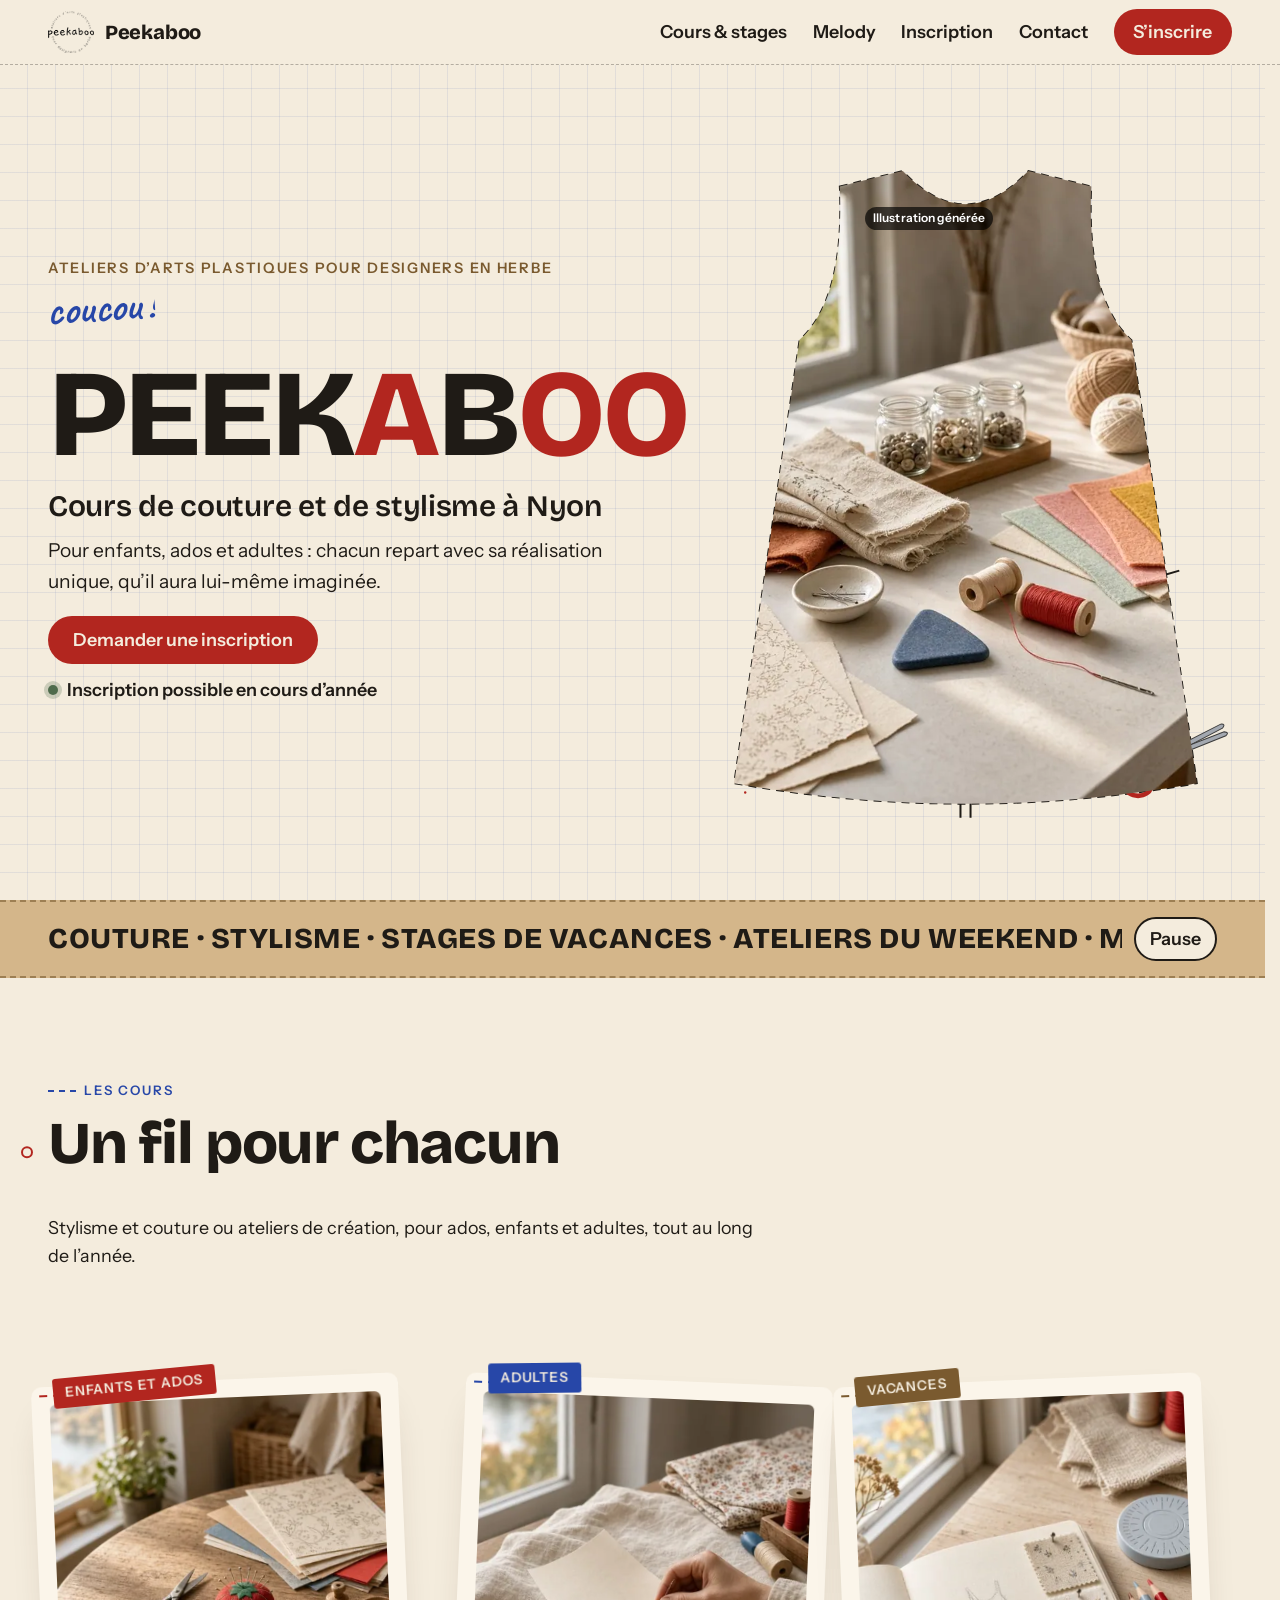
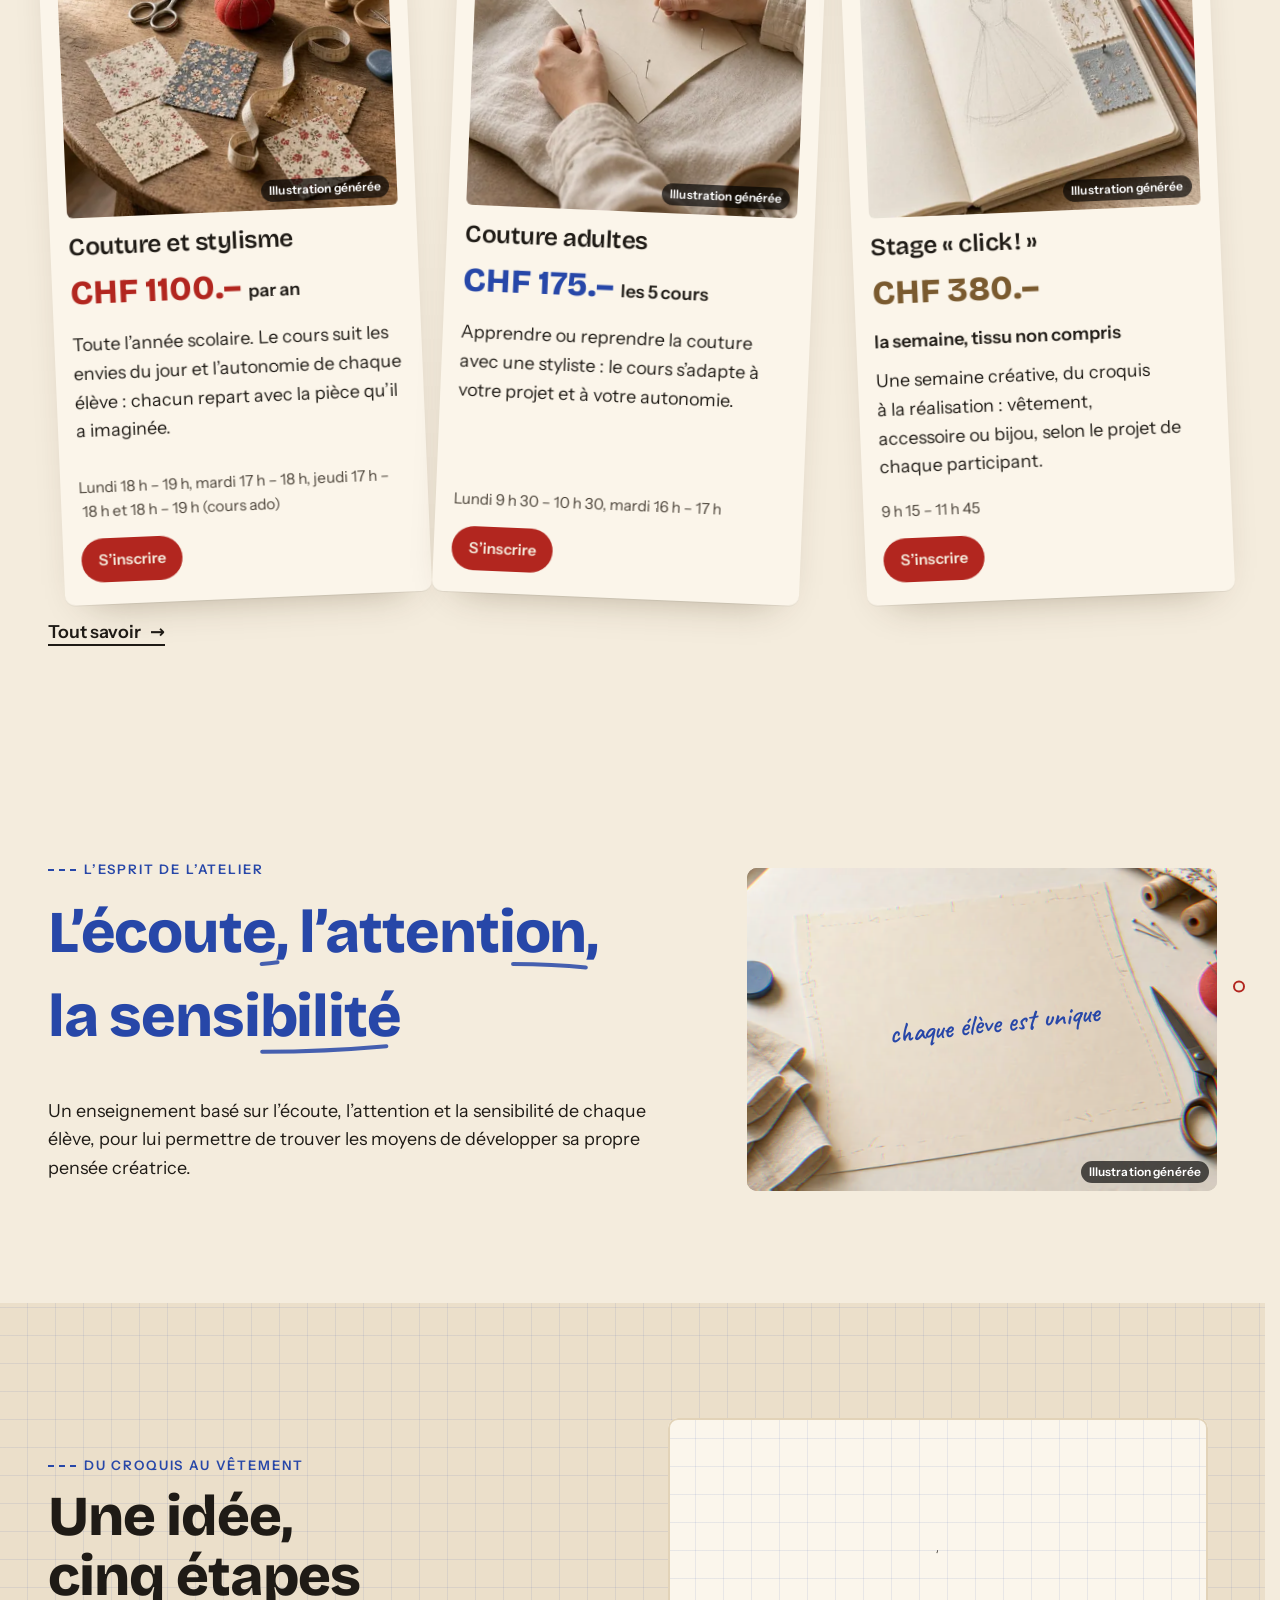
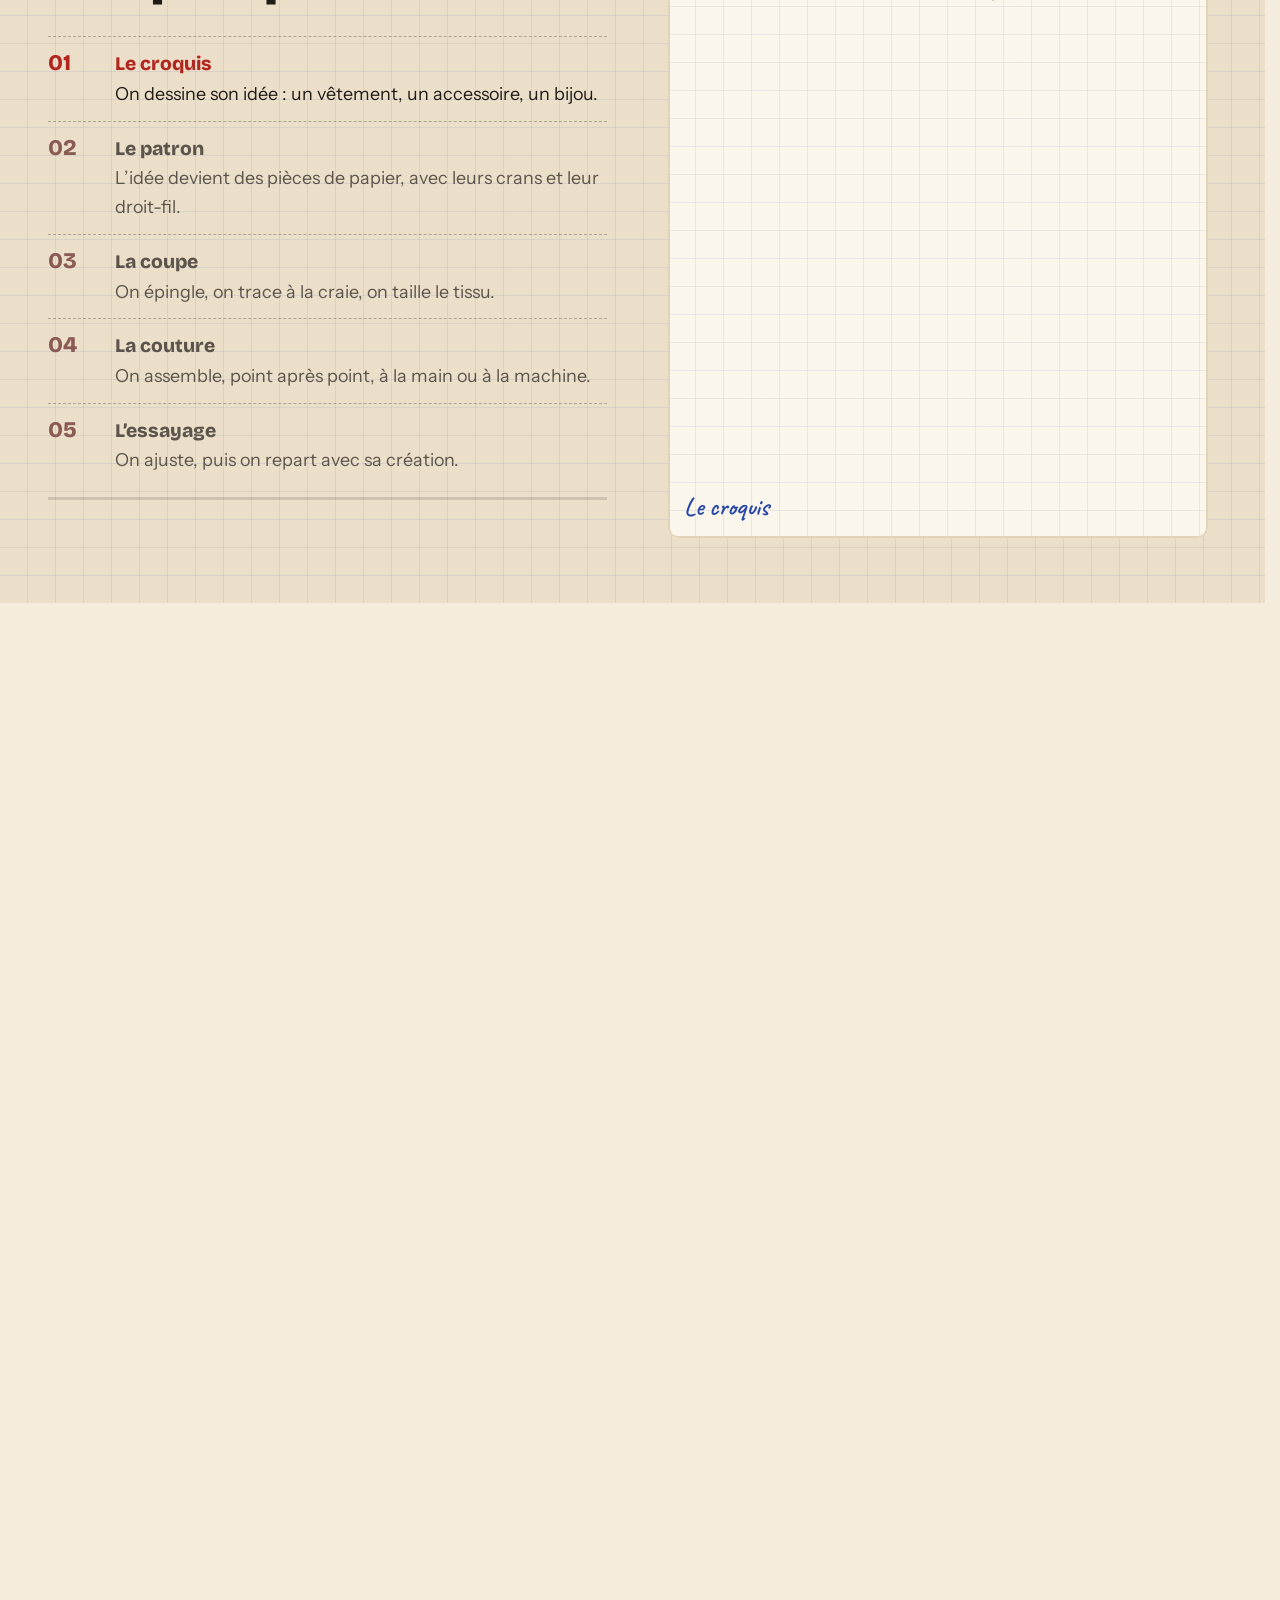
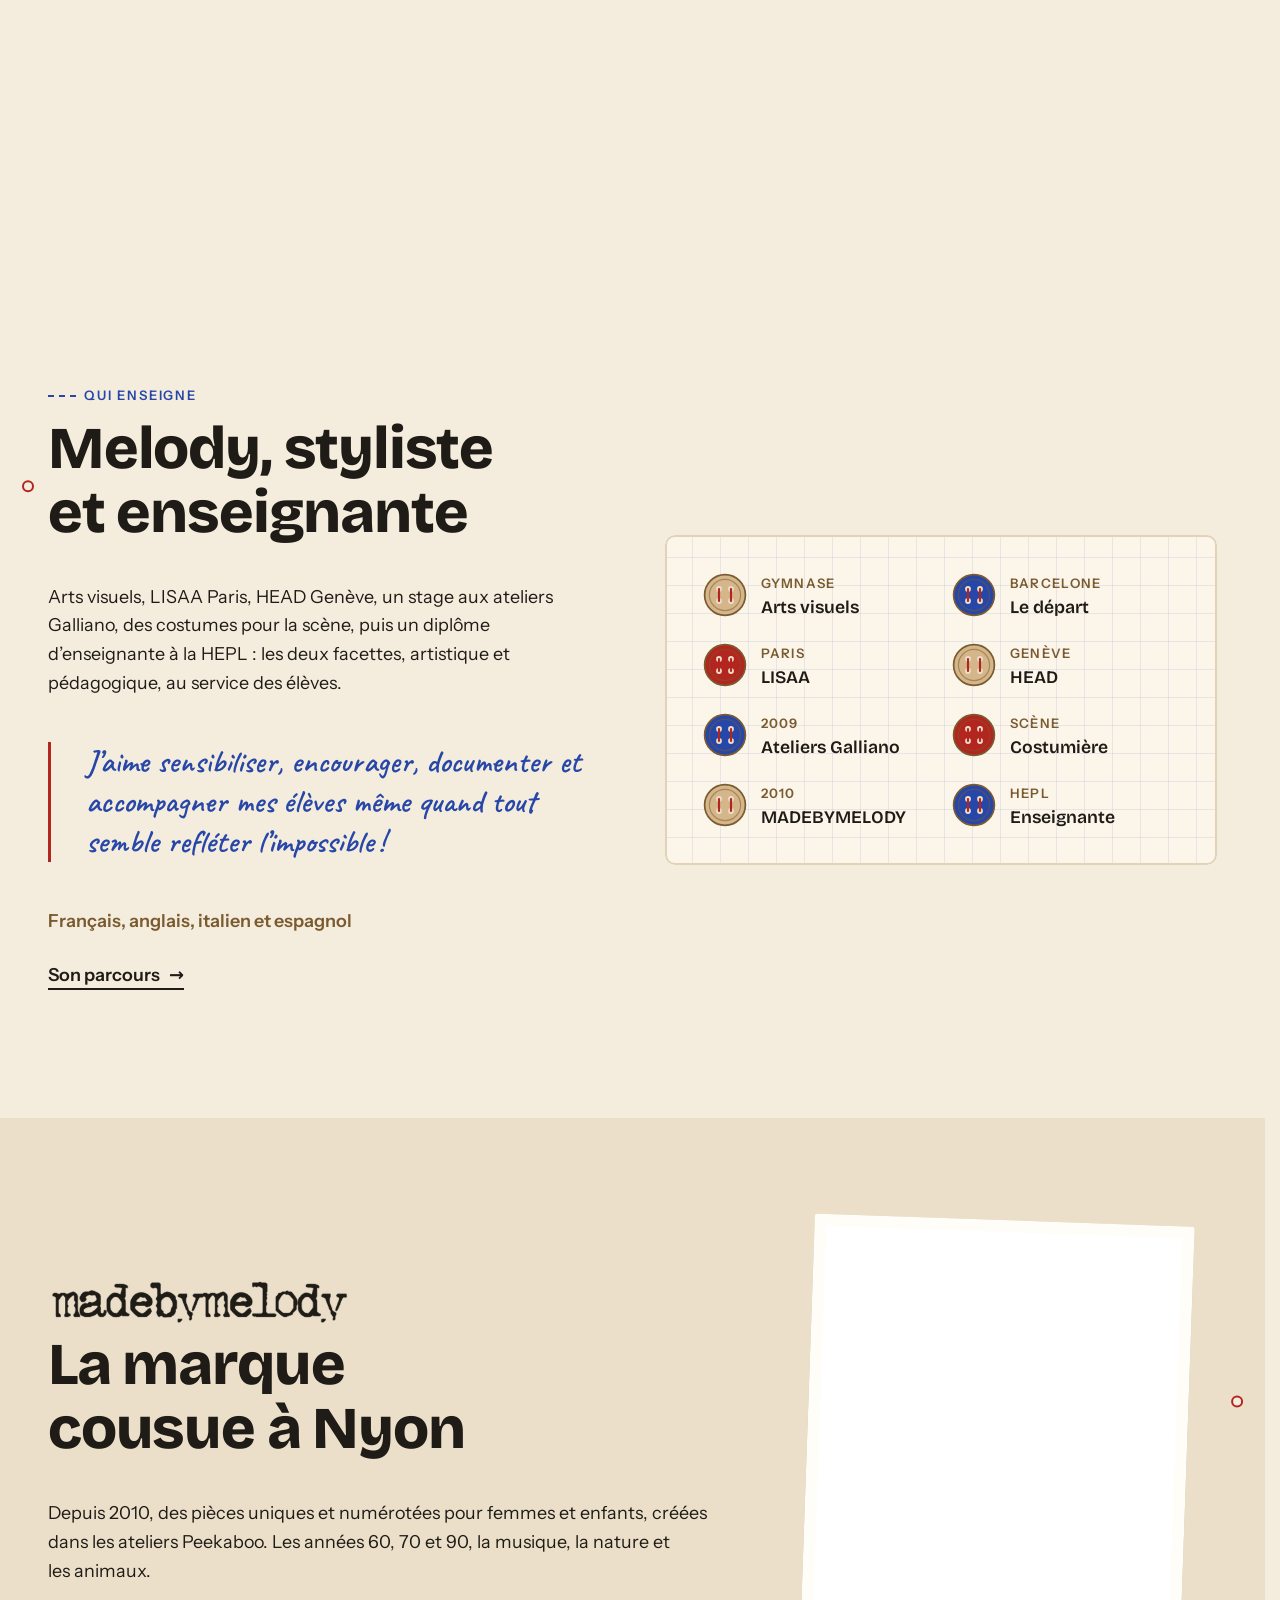
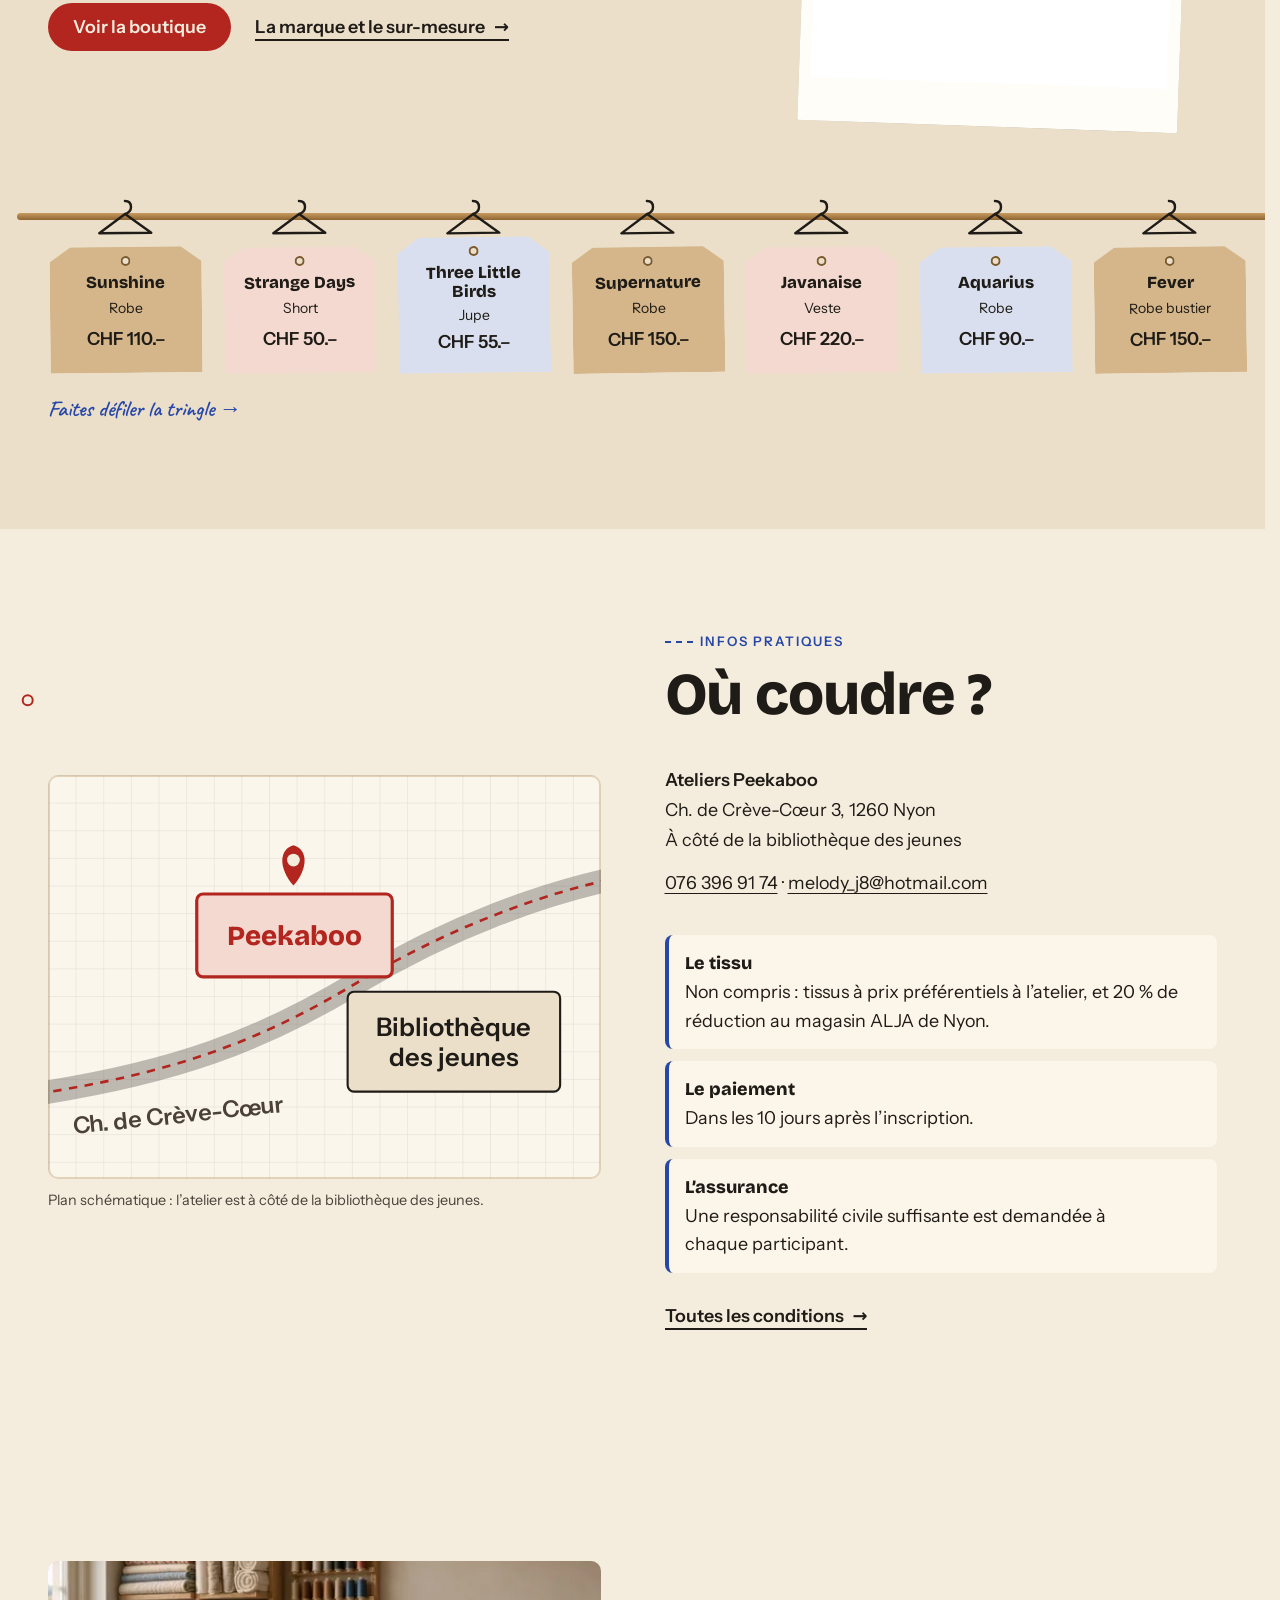
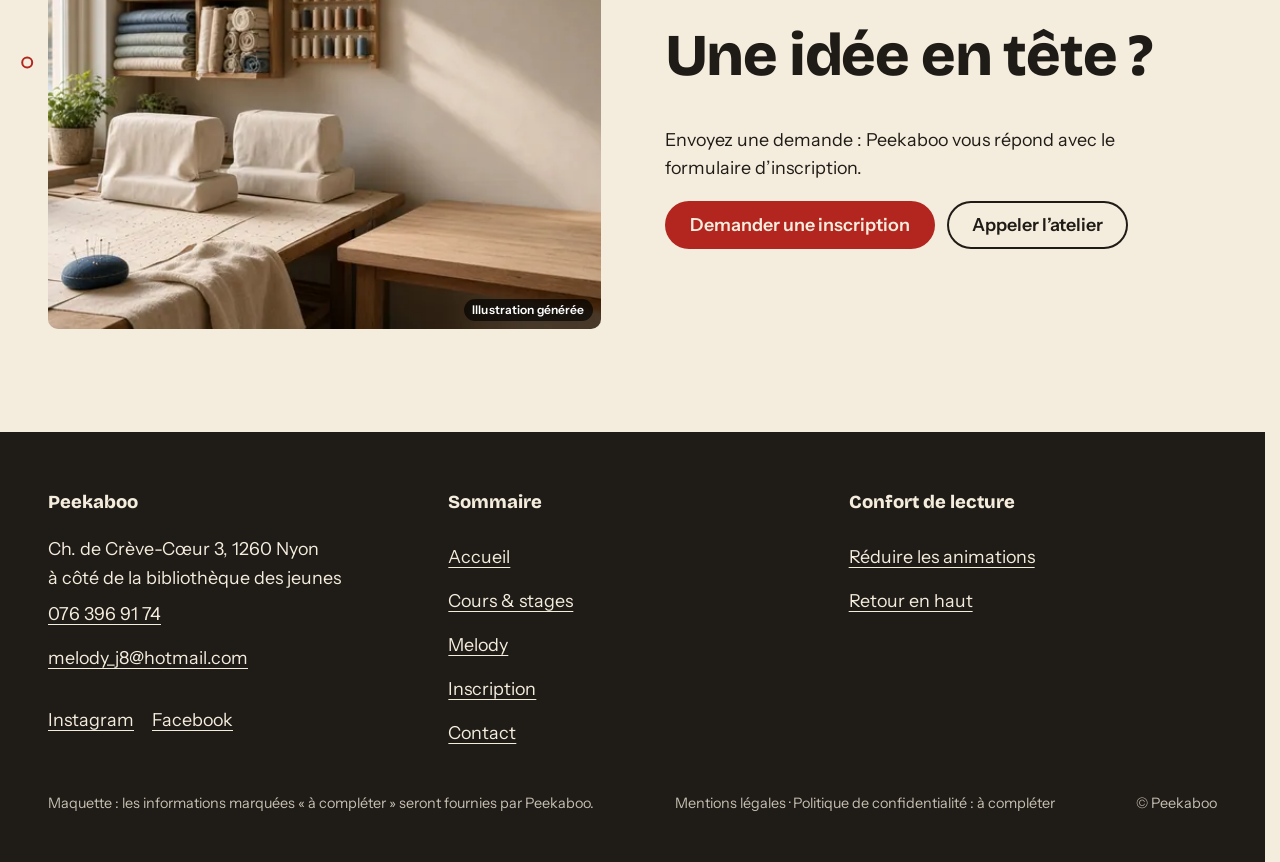
==== commit 04ca262c: "Maquette v2" ====
--- a/index.html
+++ b/index.html
@@ -1,5 +1,5 @@
 <!doctype html>
-<html lang="fr" data-v="1" data-curseur>
+<html lang="fr" data-v="2" data-curseur>
 <head>
 <meta charset="utf-8">
 <meta name="viewport" content="width=device-width, initial-scale=1, viewport-fit=cover">
@@ -41,16 +41,17 @@
 })();</script>
 <link rel="preload" href="/assets/polices/bricolage-grotesque-latin-800-normal.woff2" as="font" type="font/woff2" crossorigin>
 <link rel="preload" href="/assets/polices/instrument-sans-latin-400-normal.woff2" as="font" type="font/woff2" crossorigin>
-<link rel="stylesheet" href="/assets/css/socle.css?v=1">
-<link rel="stylesheet" href="/assets/js/modules/fil-conducteur/module.css?v=1">
-<link rel="stylesheet" href="/assets/js/modules/formulaire-par-etapes/module.css?v=1">
-<link rel="stylesheet" href="/assets/css/site.css?v=1">
-<link rel="modulepreload" href="/assets/js/site.js?v=1">
-<link rel="modulepreload" href="/assets/js/socle/index.js?v=1">
+<link rel="stylesheet" href="/assets/css/socle.css?v=2">
+<link rel="stylesheet" href="/assets/js/modules/fil-conducteur/module.css?v=2">
+<link rel="stylesheet" href="/assets/js/modules/formulaire-par-etapes/module.css?v=2">
+<link rel="stylesheet" href="/assets/js/modules/carte-itineraire-collante/module.css?v=2">
+<link rel="stylesheet" href="/assets/css/site.css?v=2">
+<link rel="modulepreload" href="/assets/js/site.js?v=2">
+<link rel="modulepreload" href="/assets/js/socle/index.js?v=2">
 <script src="/assets/vendor/gsap.min.js" defer></script>
 <script src="/assets/vendor/ScrollTrigger.min.js" defer></script>
 <script src="/assets/vendor/SplitText.min.js" defer></script>
-<script type="module" src="/assets/js/site.js?v=1"></script>
+<script type="module" src="/assets/js/site.js?v=2"></script>
 <meta name="theme-color" content="#f4ecdd">
 <link rel="icon" href="/assets/images/favicon.png" type="image/png">
 <link rel="apple-touch-icon" href="/assets/images/apple-touch-icon.png">
@@ -68,7 +69,12 @@
 <script type="application/ld+json">{"@context":"https://schema.org","@type":"LocalBusiness","name":"Peekaboo","description":"Cours de couture et de stylisme, stages de vacances et ateliers créatifs pour enfants, ados et adultes à Nyon.","url":"https://peekaboo-maquette.vercel.app/","telephone":"+41763969174","email":"melody_j8@hotmail.com","address":{"@type":"PostalAddress","streetAddress":"Ch. de Crève-Cœur 3","postalCode":"1260","addressLocality":"Nyon","addressRegion":"VD","addressCountry":"CH"},"sameAs":["https://www.instagram.com/peekaboonyon/","https://www.facebook.com/melody.nelson.94801/"]}</script>
 </head>
 <body id="haut">
-<div data-voile aria-hidden="true"><div class="voile-contenu"><img src="/assets/images/logo-clair-240.webp" alt="" width="240" height="219"><span data-voile-libelle>Accueil</span></div></div>
+<div data-voile aria-hidden="true" data-effet="fermeture-eclair">
+  <span class="zip-pan zip-pan--g"></span><span class="zip-pan zip-pan--d"></span>
+  <span class="zip-joint"></span>
+  <span class="zip-tirette"><svg viewBox="0 0 40 90"><rect x="8" y="0" width="24" height="22" rx="4"/><path d="M12 22 h16 l-3 60 a5 5 0 0 1 -10 0 z"/><circle cx="20" cy="72" r="4.5"/></svg></span>
+  <div class="voile-contenu"><img src="/assets/images/logo-240.webp" alt="" width="240" height="219"><span data-voile-libelle>Accueil</span></div>
+</div>
 <div class="ouverture-panneau" data-ouverture data-gouttiere="#b2261f" aria-hidden="true">
   <div class="pan-tissu" data-effet="coucou">
     <span class="pan-couture"></span>
@@ -114,7 +120,7 @@
     </p>
   </div>
   <div class="hero-patron">
-    <figure class="media hero-media" data-grok style="--cadrage:50% 52%">
+    <figure class="media hero-media" data-grok data-effet="tissu-vivant" style="--cadrage:50% 52%">
   <picture>
     <img src="/assets/images/grok/cours-weekend-784.webp" srcset="/assets/images/grok/cours-weekend-480.webp 480w, /assets/images/grok/cours-weekend-640.webp 640w, /assets/images/grok/cours-weekend-784.webp 784w" sizes="(max-width: 760px) 80vw, 40vw" alt="Matériel d’atelier créatif : feutrine, boutons, rubans, laines et bobines" width="784" height="1175" fetchpriority="high" loading="eager" decoding="async">
   </picture><figcaption class="mention-ia">Illustration générée</figcaption>
@@ -152,7 +158,7 @@
   <div class="cadre">
     <div class="tete-section">
       <p class="surtitre">Les cours</p>
-      <h2 data-anime="lignes">Un fil pour chacun</h2>
+      <h2 class="titre-noue" data-anime="lignes" data-fil-repere>Un fil pour chacun</h2>
       <p data-anime>Stylisme et couture ou ateliers de création, pour ados, enfants et adultes, tout au long de l’année.</p>
     </div>
     <ul class="etiquettes"><li class="etiquette etiquette--fil" data-effet="etiquettes-cousues">
@@ -202,7 +208,7 @@
   <div class="cadre esprit-grille">
     <div class="esprit-texte">
       <p class="surtitre">L’esprit de l’atelier</p>
-      <h2 class="esprit-phrase" data-anime><span class="craie-mot">L’écoute,<svg class="craie-trait" viewBox="0 0 200 24" preserveAspectRatio="none" aria-hidden="true" data-fx="trace" data-effet="craie"><path d="M4 14 C 50 6, 120 20, 196 9"/></svg></span> <span class="craie-mot">l’attention,<svg class="craie-trait" viewBox="0 0 200 24" preserveAspectRatio="none" aria-hidden="true" data-fx="trace" data-effet="craie"><path d="M4 10 C 60 20, 130 4, 196 14"/></svg></span> <span class="craie-mot">la sensibilité<svg class="craie-trait" viewBox="0 0 200 24" preserveAspectRatio="none" aria-hidden="true" data-fx="trace" data-effet="craie"><path d="M4 13 C 70 5, 110 21, 196 8"/></svg></span> </h2>
+      <h2 class="esprit-phrase titre-noue" data-anime data-fil-repere><span class="craie-mot">L’écoute,<svg class="craie-trait" viewBox="0 0 200 24" preserveAspectRatio="none" aria-hidden="true" data-fx="trace" data-effet="craie"><path d="M4 14 C 50 6, 120 20, 196 9"/></svg></span> <span class="craie-mot">l’attention,<svg class="craie-trait" viewBox="0 0 200 24" preserveAspectRatio="none" aria-hidden="true" data-fx="trace" data-effet="craie"><path d="M4 10 C 60 20, 130 4, 196 14"/></svg></span> <span class="craie-mot">la sensibilité<svg class="craie-trait" viewBox="0 0 200 24" preserveAspectRatio="none" aria-hidden="true" data-fx="trace" data-effet="craie"><path d="M4 13 C 70 5, 110 21, 196 8"/></svg></span> </h2>
       <p data-anime>Un enseignement basé sur l’écoute, l’attention et la sensibilité de chaque élève, pour lui permettre de trouver les moyens de développer sa propre pensée créatrice.</p>
     </div>
     <div class="esprit-visuel">
@@ -236,23 +242,27 @@
     <path d="M96 300 q24 6 48 0 q24 -6 60 2" stroke-dasharray="4 6"/>
   </g>
 </svg><span class="etapes-legende craie" aria-hidden="true">Le croquis</span></div>
-      <div class="etapes-cadre"><figure class="media etapes-media" data-grok style="--cadrage:50% 50%">
+      <div class="etapes-cadre etapes-cadre--patron"><figure class="media etapes-media" data-grok style="--cadrage:50% 50%">
   <picture>
     <img src="/assets/images/grok/accueil-etape-patron-960.webp" srcset="/assets/images/grok/accueil-etape-patron-480.webp 480w, /assets/images/grok/accueil-etape-patron-640.webp 640w, /assets/images/grok/accueil-etape-patron-960.webp 960w" sizes="(max-width: 760px) 70vw, 36vw" alt="Le patron" width="960" height="1280" loading="lazy" decoding="async">
   </picture><figcaption class="mention-ia">Illustration générée</figcaption>
-</figure></div><div class="etapes-cadre"><figure class="media etapes-media" data-grok style="--cadrage:50% 50%">
+</figure><svg class="outil outil-patron" viewBox="0 0 300 400" aria-hidden="true" data-superpose><g transform="translate(62 66) scale(.44)"><path class="outil-trait" pathLength="1" d="M100 30 L150 18 Q200 70 250 18 L300 30 Q296 118 332 150 L384 496 Q200 528 16 496 L68 150 Q104 118 100 30 Z"/></g><path class="outil-cran" d="M88 238 l10 3 M212 241 l10 -3 M148 291 v10"/></svg><svg class="ourlet" viewBox="0 0 300 14" preserveAspectRatio="none" aria-hidden="true"><polyline points="0.0,2 12.5,12 25.0,2 37.5,12 50.0,2 62.5,12 75.0,2 87.5,12 100.0,2 112.5,12 125.0,2 137.5,12 150.0,2 162.5,12 175.0,2 187.5,12 200.0,2 212.5,12 225.0,2 237.5,12 250.0,2 262.5,12 275.0,2 287.5,12 300.0,2"/></svg></div><div class="etapes-cadre etapes-cadre--coupe"><figure class="media etapes-media" data-grok style="--cadrage:50% 50%">
   <picture>
     <img src="/assets/images/grok/accueil-etape-coupe-960.webp" srcset="/assets/images/grok/accueil-etape-coupe-480.webp 480w, /assets/images/grok/accueil-etape-coupe-640.webp 640w, /assets/images/grok/accueil-etape-coupe-960.webp 960w" sizes="(max-width: 760px) 70vw, 36vw" alt="La coupe" width="960" height="1280" loading="lazy" decoding="async">
   </picture><figcaption class="mention-ia">Illustration générée</figcaption>
-</figure></div><div class="etapes-cadre"><figure class="media etapes-media" data-grok style="--cadrage:50% 50%">
+</figure><svg class="outil outil-coupe" viewBox="0 0 300 400" aria-hidden="true" data-superpose><path class="outil-craie" pathLength="1" d="M28 338 C 96 300, 176 236, 274 130"/><g class="outil-ciseaux">
+  <g class="lame lame-a"><path d="M-4 -2.2 L58 -5 Q62 -3.6 58 -1.6 L-4 2 Z"/><path class="branche" d="M-4 -1 L-14 -9"/><ellipse class="anneau" cx="-22" cy="-13" rx="10" ry="7" transform="rotate(-24 -22 -13)"/></g>
+  <g class="lame lame-b"><path d="M-4 2.2 L58 5 Q62 3.6 58 1.6 L-4 -2 Z"/><path class="branche" d="M-4 1 L-14 9"/><ellipse class="anneau" cx="-22" cy="13" rx="10" ry="7" transform="rotate(24 -22 13)"/></g>
+  <circle class="pivot" r="2.6"/>
+</g></svg><svg class="ourlet" viewBox="0 0 300 14" preserveAspectRatio="none" aria-hidden="true"><polyline points="0.0,2 12.5,12 25.0,2 37.5,12 50.0,2 62.5,12 75.0,2 87.5,12 100.0,2 112.5,12 125.0,2 137.5,12 150.0,2 162.5,12 175.0,2 187.5,12 200.0,2 212.5,12 225.0,2 237.5,12 250.0,2 262.5,12 275.0,2 287.5,12 300.0,2"/></svg></div><div class="etapes-cadre etapes-cadre--couture"><figure class="media etapes-media" data-grok style="--cadrage:50% 50%">
   <picture>
     <img src="/assets/images/grok/accueil-etape-couture-960.webp" srcset="/assets/images/grok/accueil-etape-couture-480.webp 480w, /assets/images/grok/accueil-etape-couture-640.webp 640w, /assets/images/grok/accueil-etape-couture-960.webp 960w" sizes="(max-width: 760px) 70vw, 36vw" alt="La couture" width="960" height="1280" loading="lazy" decoding="async">
   </picture><figcaption class="mention-ia">Illustration générée</figcaption>
-</figure></div><div class="etapes-cadre"><figure class="media etapes-media" data-grok style="--cadrage:50% 50%">
+</figure><svg class="outil outil-couture" viewBox="0 0 300 400" aria-hidden="true" data-superpose><defs><mask id="couture-masque" maskUnits="userSpaceOnUse" x="0" y="0" width="300" height="400"><path class="outil-masque" pathLength="1" d="M18 246 C 84 206, 170 286, 284 226" fill="none" stroke="#fff" stroke-width="14"/></mask></defs><path class="outil-points" d="M18 246 C 84 206, 170 286, 284 226" mask="url(#couture-masque)"/><g class="outil-aiguille"><path d="M-30 -1.6 L20 -1.2 L28 0 L20 1.2 L-30 1.6 Q-34 0 -30 -1.6 Z" fill="#9a9ca2"/><ellipse cx="-25" cy="0" rx="3.4" ry=".9" fill="#f4ecdd"/></g></svg><svg class="ourlet" viewBox="0 0 300 14" preserveAspectRatio="none" aria-hidden="true"><polyline points="0.0,2 12.5,12 25.0,2 37.5,12 50.0,2 62.5,12 75.0,2 87.5,12 100.0,2 112.5,12 125.0,2 137.5,12 150.0,2 162.5,12 175.0,2 187.5,12 200.0,2 212.5,12 225.0,2 237.5,12 250.0,2 262.5,12 275.0,2 287.5,12 300.0,2"/></svg></div><div class="etapes-cadre etapes-cadre--essayage"><figure class="media etapes-media" data-grok style="--cadrage:50% 50%">
   <picture>
     <img src="/assets/images/grok/accueil-etape-essayage-960.webp" srcset="/assets/images/grok/accueil-etape-essayage-480.webp 480w, /assets/images/grok/accueil-etape-essayage-640.webp 640w, /assets/images/grok/accueil-etape-essayage-960.webp 960w" sizes="(max-width: 760px) 70vw, 36vw" alt="L’essayage" width="960" height="1280" loading="lazy" decoding="async">
   </picture><figcaption class="mention-ia">Illustration générée</figcaption>
-</figure></div>
+</figure><svg class="outil outil-essayage" viewBox="0 0 300 400" aria-hidden="true" data-superpose><g class="outil-epingle" transform="translate(128 118) rotate(-30)"><g class="epingle-corps"><line x1="0" y1="0" x2="0" y2="34"/><circle r="6.5"/></g></g><g class="outil-epingle" transform="translate(176 132) rotate(20)"><g class="epingle-corps"><line x1="0" y1="0" x2="0" y2="34"/><circle r="6.5"/></g></g><g class="outil-epingle" transform="translate(112 214) rotate(-12)"><g class="epingle-corps"><line x1="0" y1="0" x2="0" y2="34"/><circle r="6.5"/></g></g><g class="outil-epingle" transform="translate(190 232) rotate(28)"><g class="epingle-corps"><line x1="0" y1="0" x2="0" y2="34"/><circle r="6.5"/></g></g><g class="outil-epingle" transform="translate(150 298) rotate(-6)"><g class="epingle-corps"><line x1="0" y1="0" x2="0" y2="34"/><circle r="6.5"/></g></g></svg><svg class="ourlet" viewBox="0 0 300 14" preserveAspectRatio="none" aria-hidden="true"><polyline points="0.0,2 12.5,12 25.0,2 37.5,12 50.0,2 62.5,12 75.0,2 87.5,12 100.0,2 112.5,12 125.0,2 137.5,12 150.0,2 162.5,12 175.0,2 187.5,12 200.0,2 212.5,12 225.0,2 237.5,12 250.0,2 262.5,12 275.0,2 287.5,12 300.0,2"/></svg></div>
     </div>
   </div>
 </section>
@@ -260,7 +270,7 @@
   <div class="cadre melody-grille">
     <div class="melody-texte">
       <p class="surtitre">Qui enseigne</p>
-      <h2 data-anime="lignes">Melody, styliste et enseignante</h2>
+      <h2 class="titre-noue" data-anime="lignes" data-fil-repere>Melody, styliste et enseignante</h2>
       <p data-anime>Arts visuels, LISAA Paris, HEAD Genève, un stage aux ateliers Galliano, des costumes pour la scène, puis un diplôme d’enseignante à la HEPL : les deux facettes, artistique et pédagogique, au service des élèves.</p>
       <blockquote class="citation craie-citation" data-anime><p>J’aime sensibiliser, encourager, documenter et accompagner mes élèves même quand tout semble refléter l’impossible !</p></blockquote>
       <p class="melody-langues" data-anime>Français, anglais, italien et espagnol</p>
@@ -273,7 +283,7 @@
   <div class="cadre marque-grille">
     <div class="marque-texte">
       <p class="surtitre"><img class="marque-logo" src="/assets/images/madebymelody-480.webp" alt="MADEBYMELODY" width="480" height="72"></p>
-      <h2 data-anime="lignes">La marque cousue à Nyon</h2>
+      <h2 class="titre-noue" data-anime="lignes" data-fil-repere>La marque cousue à Nyon</h2>
       <p data-anime>Depuis 2010, des pièces uniques et numérotées pour femmes et enfants, créées dans les ateliers Peekaboo. Les années 60, 70 et 90, la musique, la nature et les animaux.</p>
       <p class="marque-actions" data-anime>
         <a class="bouton" href="https://www.madebymelody.ch/boutique-tous-les-produits" target="_blank" rel="noopener" aria-label="La boutique MADEBYMELODY (nouvel onglet)">Voir la boutique</a>
@@ -346,7 +356,7 @@
 </svg><p class="pratique-legende">Plan schématique : l’atelier est à côté de la bibliothèque des jeunes.</p></div>
     <div class="pratique-texte">
       <p class="surtitre">Infos pratiques</p>
-      <h2 data-anime="lignes">Où coudre ?</h2>
+      <h2 class="titre-noue" data-anime="lignes" data-fil-repere>Où coudre ?</h2>
       <address class="pratique-adresse" data-anime><strong>Ateliers Peekaboo</strong><br>Ch. de Crève-Cœur 3, 1260 Nyon<br>À côté de la bibliothèque des jeunes<br><a href="tel:+41763969174">076 396 91 74</a> · <a href="mailto:melody_j8@hotmail.com">melody_j8@hotmail.com</a></address>
       <ul class="conditions" data-anime="cascade"><li><strong>Le tissu</strong> Non compris : tissus à prix préférentiels à l’atelier, et 20 % de réduction au magasin ALJA de Nyon.</li><li><strong>Le paiement</strong> Dans les 10 jours après l’inscription.</li><li><strong>L’assurance</strong> Une responsabilité civile suffisante est demandée à chaque participant.</li></ul>
       <p data-anime><a href="/cours#conditions" class="lien-fleche" data-libelle="Cours &amp; stages">Toutes les conditions</a></p>
@@ -361,7 +371,7 @@
   </picture><figcaption class="mention-ia">Illustration générée</figcaption>
 </figure>
     <div>
-      <h2 data-anime="lignes">Une idée en tête ?</h2>
+      <h2 class="titre-noue" data-anime="lignes" data-fil-repere>Une idée en tête ?</h2>
       <p data-anime>Envoyez une demande : Peekaboo vous répond avec le formulaire d’inscription.</p>
       <p class="fin-actions" data-anime>
         <a href="/inscription" class="bouton" data-libelle="Inscription" data-survol="magnetique">Demander une inscription</a>
--- a/assets/js/modules/carte-itineraire-collante/module.css
+++ b/assets/js/modules/carte-itineraire-collante/module.css
@@ -0,0 +1,60 @@
+/* Carte d'itinéraire collante — identité uniquement par les variables du socle. */
+.cic { position: relative; padding-block: clamp(56px, 8vw, 120px); }
+.cic__tete { display: grid; gap: 12px; margin-bottom: clamp(28px, 5vh, 56px); }
+.cic__titre { font-size: clamp(2.2rem, 5.4vw, 4.6rem); line-height: 1; padding-block: .06em; }
+.cic__intro { color: var(--couleur-texte-doux); max-width: 48ch; }
+
+.cic__corps { display: grid; gap: clamp(24px, 4vw, 64px); align-items: start; }
+@media (min-width: 900px) { .cic__corps { grid-template-columns: minmax(0, 1fr) minmax(0, 1fr); } }
+
+/* Étapes */
+.cic__etapes { list-style: none; margin: 0; padding: 0; display: grid; }
+.cic__etape { display: grid; grid-template-columns: clamp(64px, 8vw, 110px) minmax(0, 1fr); gap: clamp(12px, 2vw, 24px); padding-block: clamp(24px, 4vh, 40px); border-top: 1px solid var(--couleur-ligne); scroll-margin-top: calc(var(--entete-h) + 16px); }
+.cic__etape:last-child { border-bottom: 1px solid var(--couleur-ligne); }
+.cic__n { margin: 0; font-family: var(--police-mono); font-size: max(12px, .78rem); letter-spacing: .1em; text-transform: uppercase; color: var(--couleur-texte-doux); }
+.cic__n b { display: block; font-family: var(--police-titres); font-size: clamp(2.4rem, 4vw, 3.6rem); line-height: .95; font-weight: 400; letter-spacing: 0; font-variant-numeric: tabular-nums; color: var(--couleur-texte); transition: color .4s; }
+.cic__texte { display: grid; gap: 10px; }
+.cic__texte h3 { font-size: clamp(1.35rem, 1.1rem + 1vw, 2rem); }
+.cic__texte p { color: var(--couleur-texte-doux); }
+.cic__visuel { display: block; aspect-ratio: 16 / 9; border-radius: var(--rayon); margin-top: 6px; overflow: hidden; }
+.cic__visuel > img { width: 100%; height: 100%; object-fit: cover; }
+.cic__etape.est-active .cic__n b { color: var(--couleur-accent); }
+/* Étapes inactives : le texte reste lisible, seuls le numéro et le visuel s'estompent. */
+.cic--vivant .cic__etape:not(.est-active) .cic__n b, .cic--vivant .cic__etape:not(.est-active) .cic__visuel { opacity: .55; }
+.cic__visuel, .cic__n b { transition: opacity .5s, color .4s; }
+
+/* Carte : collante sur ordinateur, bornée par la hauteur visible entre l'en-tête et les barres mesurés. */
+.cic__carte { --cic-marge: clamp(16px, 3vh, 32px); order: -1; }
+.cic__plan { position: relative; width: 100%; aspect-ratio: 4 / 3; border-radius: var(--rayon); overflow: hidden; background: var(--couleur-surface); box-shadow: 0 0 0 1px var(--couleur-ligne); }
+@media (min-width: 900px) {
+  .cic__carte { position: sticky; top: calc(var(--entete-h) + var(--cic-marge)); order: 2; display: flex; justify-content: center; }
+  .cic__plan { width: min(100%, calc((var(--ecran-h) - var(--entete-h) - var(--barres-h) - 2 * var(--cic-marge)) * 4 / 3)); }
+}
+.cic__svg { position: absolute; inset: 0; width: 100%; height: 100%; }
+.cic__fond { fill: color-mix(in oklab, var(--couleur-secondaire) 14%, var(--couleur-fond)); }
+.cic__forme--1 { fill: color-mix(in oklab, var(--couleur-secondaire) 26%, var(--couleur-fond)); }
+.cic__forme--2 { fill: color-mix(in oklab, var(--couleur-secondaire) 38%, var(--couleur-fond)); }
+.cic__forme--3 { fill: color-mix(in oklab, var(--couleur-accent) 12%, var(--couleur-fond)); }
+.cic__courbes path { fill: none; stroke: color-mix(in oklab, var(--couleur-texte) 12%, transparent); stroke-width: .25; }
+.cic__fantome { fill: none; stroke: color-mix(in oklab, var(--couleur-texte) 28%, transparent); stroke-width: .45; stroke-dasharray: 1 1.2; stroke-linecap: round; }
+.cic__trace { fill: none; stroke: var(--couleur-accent); stroke-width: .8; stroke-linecap: round; stroke-linejoin: round; }
+
+/* Repères : boutons de 44 px posés en % du plan (même repère que le viewBox 100 × 75). */
+.cic__reperes { position: absolute; inset: 0; margin: 0; padding: 0; list-style: none; }
+.cic__reperes li { position: absolute; left: var(--x); top: var(--y); transform: translate(-50%, -50%); }
+.cic__repere { position: relative; display: grid; place-items: center; width: 44px; height: 44px; padding: 0; border: 0; background: none; cursor: pointer; }
+.cic__repere > span[aria-hidden] { display: grid; place-items: center; width: 24px; height: 24px; border-radius: 50%; font-family: var(--police-mono); font-size: 12px; line-height: 1; font-weight: 700; background: var(--couleur-fond); color: var(--couleur-texte); box-shadow: 0 0 0 2px var(--couleur-texte-doux); transition: background .35s, color .35s, box-shadow .35s, scale .35s; }
+.cic__repere.est-vu > span[aria-hidden] { box-shadow: 0 0 0 2px var(--couleur-accent); }
+.cic__repere.est-active > span[aria-hidden] { background: var(--couleur-accent); color: var(--couleur-sur-accent); box-shadow: 0 0 0 2px var(--couleur-accent), 0 0 0 7px color-mix(in oklab, var(--couleur-accent) 25%, transparent); scale: 1.15; }
+.cic__repere:focus-visible { outline-offset: -4px; }
+
+.cic__compteur, .cic__legende { position: absolute; margin: 0; padding: 6px 12px; border-radius: 999px; background: color-mix(in oklab, var(--couleur-fond) 92%, transparent); font-size: max(12px, .8rem); }
+.cic__compteur { left: 12px; top: 12px; font-weight: 700; font-variant-numeric: tabular-nums; }
+.cic__legende { left: 12px; bottom: 12px; max-width: calc(100% - 24px); color: var(--couleur-texte-doux); font-family: var(--police-mono); letter-spacing: .04em; }
+
+/* Barre « Étape n / total » : téléphone seulement, fixée en bas pendant la lecture des étapes, mesurée dans --barres-h. */
+.cic__barre { position: fixed; z-index: 30; left: 0; right: 0; bottom: 0; margin: 0; display: flex; align-items: center; gap: 12px; min-height: 44px; padding: 8px var(--espace) calc(8px + env(safe-area-inset-bottom, 0px)); background: color-mix(in oklab, var(--couleur-fond) 96%, transparent); border-top: 1px solid var(--couleur-ligne); font-size: max(12px, .85rem); font-variant-numeric: tabular-nums; }
+.cic__barre > span:first-child { flex: none; font-weight: 700; color: var(--couleur-accent); }
+.cic__barre-titre { min-width: 0; overflow: hidden; white-space: nowrap; text-overflow: ellipsis; color: var(--couleur-texte-doux); }
+@media (min-width: 900px) { .cic__barre { display: none; } }
+@media (max-width: 899px) { .cic--vivant .cic__etapes { padding-bottom: var(--barres-h); } }
--- a/assets/css/site.css
+++ b/assets/css/site.css
@@ -513,3 +513,121 @@
   .page-404-media { max-height: 26svh; }
   .page-404 h1 { font-size: 2.4rem; }
 }
+
+/* ================= v2 ================= */
+:root { --ecran-h: 100svh; }
+.socle-sr { position: absolute !important; width: 1px; height: 1px; padding: 0; margin: -1px; overflow: hidden; clip: rect(0 0 0 0); white-space: nowrap; border: 0; }
+
+/* Fermeture éclair : le voile ne glisse plus, ce sont ses deux pans et la tirette qui bougent. */
+html.js [data-voile] { transform: none !important; background: transparent; overflow: hidden; }
+.zip-pan { position: absolute; top: 0; bottom: 0; width: 50.5%; background-color: var(--craie-fonce);
+  background-image: repeating-linear-gradient(45deg, rgba(255, 255, 255, .05) 0 2px, transparent 2px 5px), repeating-linear-gradient(-45deg, rgba(0, 0, 0, .12) 0 1px, transparent 1px 4px); }
+.zip-pan--g { left: 0; } .zip-pan--d { right: 0; }
+.zip-pan::after { content: ""; position: absolute; top: 0; bottom: 0; width: 9px; background: repeating-linear-gradient(180deg, #c9a24c 0 6px, transparent 6px 10px); }
+.zip-pan--g::after { right: 0; } .zip-pan--d::after { left: 0; background-position: 0 5px; }
+.zip-pan::before { content: ""; position: absolute; top: 0; bottom: 0; width: 2px; border-left: 2px dashed rgba(244, 236, 221, .5); }
+.zip-pan--g::before { right: 22px; } .zip-pan--d::before { left: 22px; }
+.zip-joint { position: absolute; left: 50%; top: 0; bottom: 0; width: 16px; margin-left: -8px; background: repeating-linear-gradient(180deg, #e0bb5e 0 5px, #8f6c22 5px 6px, #c9a24c 6px 10px); box-shadow: 0 0 0 2px rgba(0, 0, 0, .18); }
+.zip-tirette { position: absolute; z-index: 2; left: 50%; top: 0; width: 40px; height: 90px; transform: translate(-50%, 80vh); filter: drop-shadow(0 4px 4px rgba(0, 0, 0, .35)); }
+.zip-tirette svg { width: 100%; height: 100%; fill: #d8b04f; stroke: #6d5014; stroke-width: 1.5; }
+.zip-tirette circle { fill: var(--craie-fonce); }
+[data-voile] .voile-contenu { position: relative; z-index: 3; padding: 18px 28px 20px; background: var(--papier); color: var(--charbon); border-radius: 6px; outline: 2px dashed color-mix(in srgb, var(--fil) 60%, transparent); outline-offset: -8px; box-shadow: 0 14px 30px -12px rgba(0, 0, 0, .5); rotate: -2deg; }
+[data-voile] .voile-contenu img { width: 74px; height: auto; }
+[data-voile] [data-voile-libelle] { color: var(--fil); font-size: clamp(1.4rem, 4vw, 2.4rem); }
+
+/* Fil rouge renforcé : fil plus épais, nœud sur chaque titre atteint, couture qui se pique sous le titre. */
+.fic__perle.est-atteinte { stroke: #7d140f; }
+.titre-noue { width: fit-content; max-width: 100%; padding-bottom: .14em; background: repeating-linear-gradient(90deg, var(--fil) 0 12px, transparent 12px 19px) 0 100% / 0% 3px no-repeat; transition: background-size 1.1s var(--courbe); }
+.titre-noue.est-atteinte { background-size: 100% 3px; }
+html.calme .titre-noue { background-size: 100% 3px; }
+
+/* Étapes cousues : ourlet en zigzag, outils dessinés sur les photos (état final par défaut). */
+.etapes-cadre { --o: 0; }
+.ourlet { position: absolute; z-index: 3; left: 0; top: 0; width: 100%; height: 14px; pointer-events: none; opacity: 0; }
+.ourlet polyline { fill: none; stroke: var(--fil); stroke-width: 2.4; stroke-dasharray: 6 4; vector-effect: non-scaling-stroke; }
+.outil { position: absolute; z-index: 2; inset: 0; width: 100%; height: 100%; pointer-events: none; overflow: visible; }
+.outil-trait { fill: none; stroke: #f4ecdd; stroke-width: 5; stroke-dasharray: 1; stroke-linejoin: round; }
+.outil-patron .outil-trait { stroke-dasharray: 1; }
+.outil-cran { stroke: #f4ecdd; stroke-width: 3; }
+.outil-craie { fill: none; stroke: #dbe4ff; stroke-width: 3.2; stroke-linecap: round; stroke-dasharray: 1; opacity: .92; }
+.outil-ciseaux .lame path { fill: #c3c7ce; stroke: #2b2b2b; stroke-width: .8; }
+.outil-ciseaux .anneau { fill: none; stroke: var(--fil); stroke-width: 3.6; }
+.outil-ciseaux .branche { stroke: #2b2b2b; stroke-width: 2.4; stroke-linecap: round; }
+.outil-ciseaux { transform: translate(274px, 130px) rotate(-47deg) scale(1.25); }
+.outil-points { fill: none; stroke: var(--fil-vif); stroke-width: 3.6; stroke-dasharray: 9 6; stroke-linecap: round; }
+.outil-masque { stroke-dasharray: 1; stroke-dashoffset: 0; }
+.outil-aiguille { transform: translate(284px, 226px) rotate(-20deg); }
+.outil-epingle line { stroke: #d9dbe0; stroke-width: 2.2; }
+.outil-epingle circle { fill: var(--fil-vif); stroke: #7d140f; stroke-width: 1.2; }
+.epingle-corps { transform-box: fill-box; transform-origin: 50% 0; }
+
+/* Tissu vivant (WebGL) : le canvas reprend le masque du patron et apparaît en fondu sur l'image identique. */
+.tissu-canvas { position: absolute; z-index: 1; inset: 0; width: 100%; height: 100%; opacity: 0; transition: opacity .8s ease; pointer-events: none;
+  -webkit-mask: url("data:image/svg+xml,%3Csvg xmlns='http://www.w3.org/2000/svg' viewBox='0 0 400 520' preserveAspectRatio='none'%3E%3Cpath d='M100 30 L150 18 Q200 70 250 18 L300 30 Q296 118 332 150 L384 496 Q200 528 16 496 L68 150 Q104 118 100 30 Z'/%3E%3C/svg%3E") 0 0 / 100% 100% no-repeat;
+  mask: url("data:image/svg+xml,%3Csvg xmlns='http://www.w3.org/2000/svg' viewBox='0 0 400 520' preserveAspectRatio='none'%3E%3Cpath d='M100 30 L150 18 Q200 70 250 18 L300 30 Q296 118 332 150 L384 496 Q200 528 16 496 L68 150 Q104 118 100 30 Z'/%3E%3C/svg%3E") 0 0 / 100% 100% no-repeat; }
+.tissu-canvas.est-pret { opacity: 1; }
+.hero-media .mention-ia { z-index: 3; }
+
+/* Fiches qui se retournent (Cours & stages). Sans JavaScript : recto puis verso, l'un sous l'autre. */
+.fiche { perspective: 1400px; }
+.fiche-carte { display: grid; flex: 1; }
+.fiche-face { display: flex; flex-direction: column; min-width: 0; }
+.fiche-verso { margin-top: 14px; padding: 16px; border-radius: 8px; background: color-mix(in srgb, var(--teinte) 9%, #fbf5ea); background-image: var(--grille); }
+.fiche--js .fiche-carte { transform-style: preserve-3d; transition: transform .8s var(--courbe); }
+.fiche--js .fiche-face { grid-area: 1 / 1; backface-visibility: hidden; -webkit-backface-visibility: hidden; }
+.fiche--js .fiche-verso { margin-top: 0; transform: rotateY(180deg); }
+.fiche--js.est-retournee .fiche-carte { transform: rotateY(180deg); }
+.fiche-accroche { flex: 1; }
+.fiche-verso-titre { margin: 0 0 12px; font-family: var(--police-titres); font-weight: 800; font-size: 1.3rem; color: var(--teinte); }
+.fiche-details { margin: 0 0 14px; display: grid; gap: 10px; }
+.fiche-details > div { display: grid; gap: 2px; padding-bottom: 8px; border-bottom: 1px dashed color-mix(in srgb, var(--charbon) 25%, transparent); }
+.fiche-details dt { font-size: .8rem; font-weight: 600; letter-spacing: .1em; text-transform: uppercase; color: var(--teinte); }
+.fiche-details dd { margin: 0; }
+.fiche-actions { margin: auto 0 0; }
+.fiche-tourner { position: relative; z-index: 2; align-self: flex-start; display: inline-flex; align-items: center; gap: .5em; min-height: 44px; margin-top: 12px; padding: 0 16px; border: 2px dashed var(--teinte); border-radius: 999px; background: transparent; font-weight: 600; }
+.fiche-tourner::before { content: "↻"; font-size: 1.1em; transition: transform .6s var(--courbe); }
+.fiche.est-retournee .fiche-tourner::before { transform: rotate(-180deg); }
+html:not(.js) .fiche-tourner { display: none; }
+html.calme .fiche-carte { transition: none; }
+
+/* Carte du voyage de Melody (module carte-itineraire-collante). */
+.parcours-voyage { --couleur-surface: #fbf6ec; }
+.parcours-voyage .cic__fond { fill: #f1e6d2; }
+.voyage-meridiens path { fill: none; stroke: var(--kraft-fonce); stroke-opacity: .25; stroke-width: .2; stroke-dasharray: .8 1.2; }
+.voyage-lac { fill: #b9c8ec; stroke: var(--craie); stroke-width: .25; }
+.voyage-villes { position: absolute; inset: 0; margin: 0; padding: 0; list-style: none; pointer-events: none; }
+.voyage-ville { position: absolute; transform: translateY(-50%); font-family: var(--police-main); font-weight: 600; font-size: clamp(14px, 1.3vw, 20px); line-height: 1; color: var(--craie); white-space: nowrap; }
+.parcours-voyage .cic__n span { display: block; margin-top: .5em; }
+.parcours-voyage .cic__trace { stroke: var(--fil); stroke-width: 1.1; }
+.parcours-voyage .cic__fantome { stroke: var(--fil); stroke-opacity: .35; stroke-dasharray: .8 1.4; }
+.parcours-voyage .cic__legende { left: auto; right: 12px; }
+.parcours-voyage .cic__n span { font-family: var(--police-main); font-size: 1.2rem; letter-spacing: 0; text-transform: none; color: var(--craie); }
+.citation-courte { font-family: var(--police-main); font-size: clamp(1.4rem, 1.1rem + 1vw, 2rem); color: var(--craie); }
+
+/* Prénom brodé sur une étiquette tissée. */
+.etiquette-brodee { max-width: 420px; margin: 0 0 20px; }
+.etiquette-brodee svg { width: 100%; height: auto; overflow: visible; }
+.eb-fond { fill: #fbf6ec; stroke: #d8c7a8; stroke-width: 2; filter: drop-shadow(0 6px 10px rgba(60, 40, 10, .18)); }
+.eb-couture { fill: none; stroke: var(--fil); stroke-width: 2; stroke-dasharray: 7 5; }
+.eb-haut { font-family: var(--police-texte); font-weight: 600; font-size: 14px; letter-spacing: .14em; text-transform: uppercase; fill: #6b5e4e; }
+.eb-bas { font-family: var(--police-texte); font-weight: 600; font-size: 13px; letter-spacing: .3em; fill: var(--craie); }
+.eb-attente { font-family: var(--police-main); font-weight: 600; font-size: 40px; fill: none; stroke: #b9ab95; stroke-width: 1.2; stroke-dasharray: 4 4; }
+.eb-lettre, .eb-lettre-mesure { font-family: var(--police-main); font-weight: 600; }
+.eb-lettre { fill: url(#satin); stroke: #7d140f; stroke-width: 1.4; stroke-dasharray: 5 3.4; stroke-dashoffset: 0; paint-order: stroke; }
+.eb-lettre-mesure { visibility: hidden; }
+
+/* Numéro en point de croix sur une toile Aïda. */
+.numero { --p: 1; }
+.point-de-croix { display: block; width: min(860px, 100%); height: auto; overflow: visible; }
+.point-de-croix .toile { fill: rgba(244, 236, 221, .1); stroke: none; }
+.point-de-croix .croix { fill: none; stroke: var(--papier); stroke-width: 2.6; stroke-linecap: round; transform-box: fill-box; transform-origin: 50% 50%; }
+.numero:hover .point-de-croix .croix { stroke: #fff; }
+.tete-contact .point-de-croix { margin-block: 6px; }
+.numero { display: block; width: min(920px, 100%); }
+.point-de-croix { width: 100%; }
+/* Carte du voyage sur téléphone : collante en haut, compacte (moins de 30 % de l'écran). */
+@media (max-width: 899px) {
+  .parcours-voyage .cic__carte { position: sticky; top: calc(var(--entete-h) + 6px); z-index: 4; padding-block: 6px; background: var(--papier); }
+  .parcours-voyage .cic__plan { width: min(100%, calc(27svh * 4 / 3)); margin-inline: auto; }
+  .parcours-voyage .cic__legende, .parcours-voyage .cic__compteur { font-size: 12px; padding: 3px 8px; }
+}
